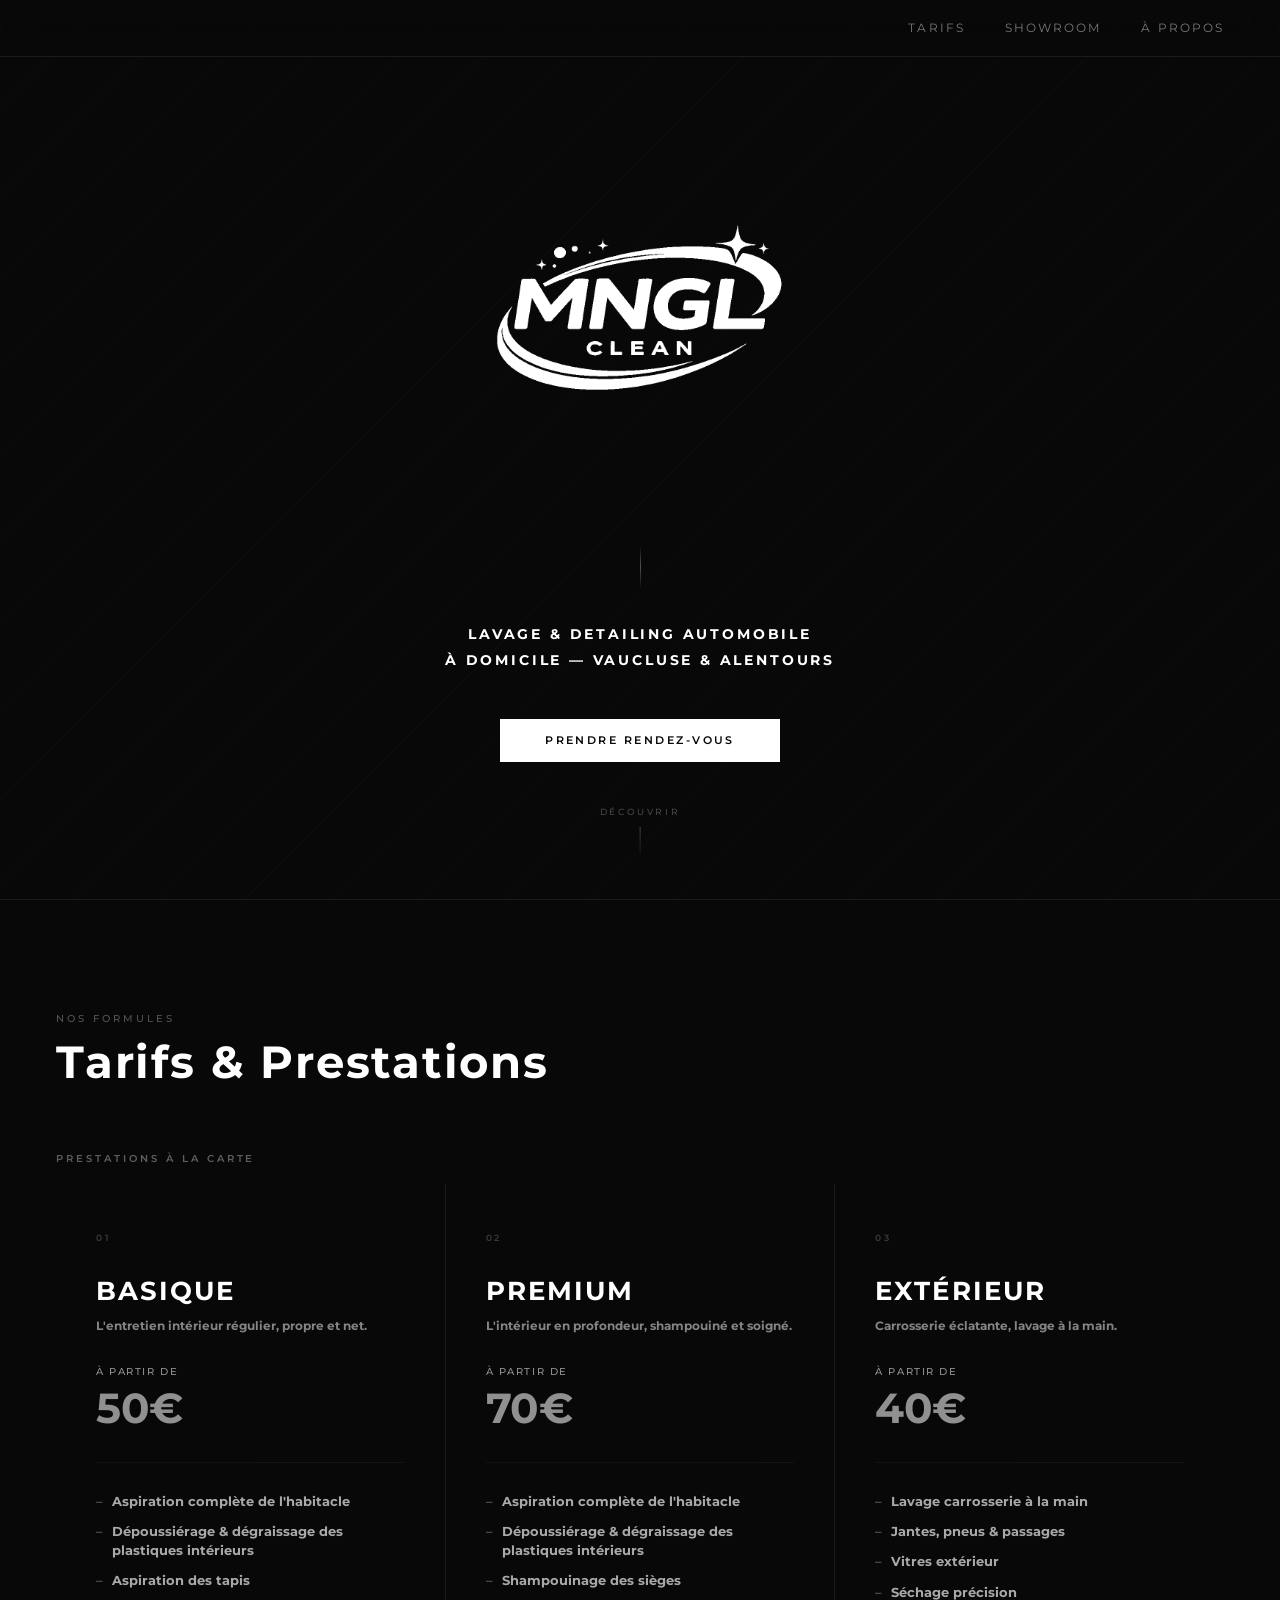
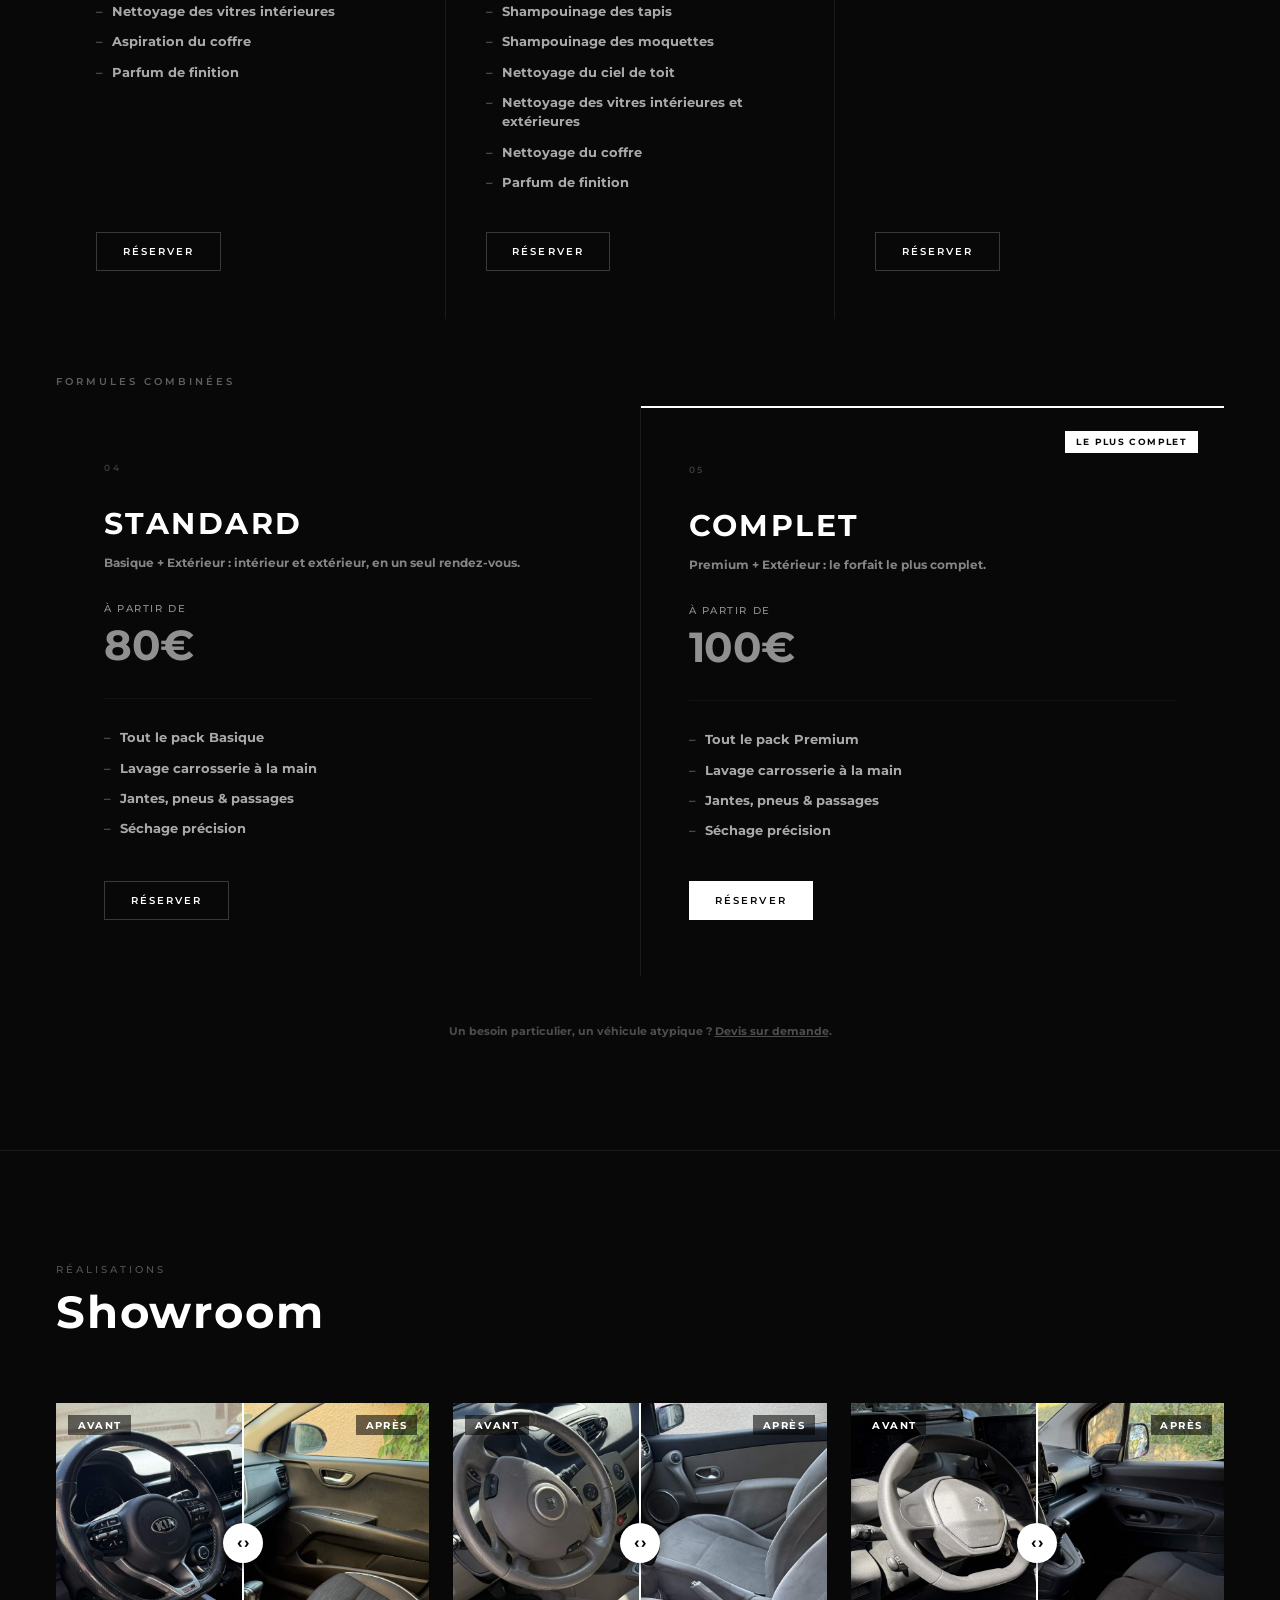
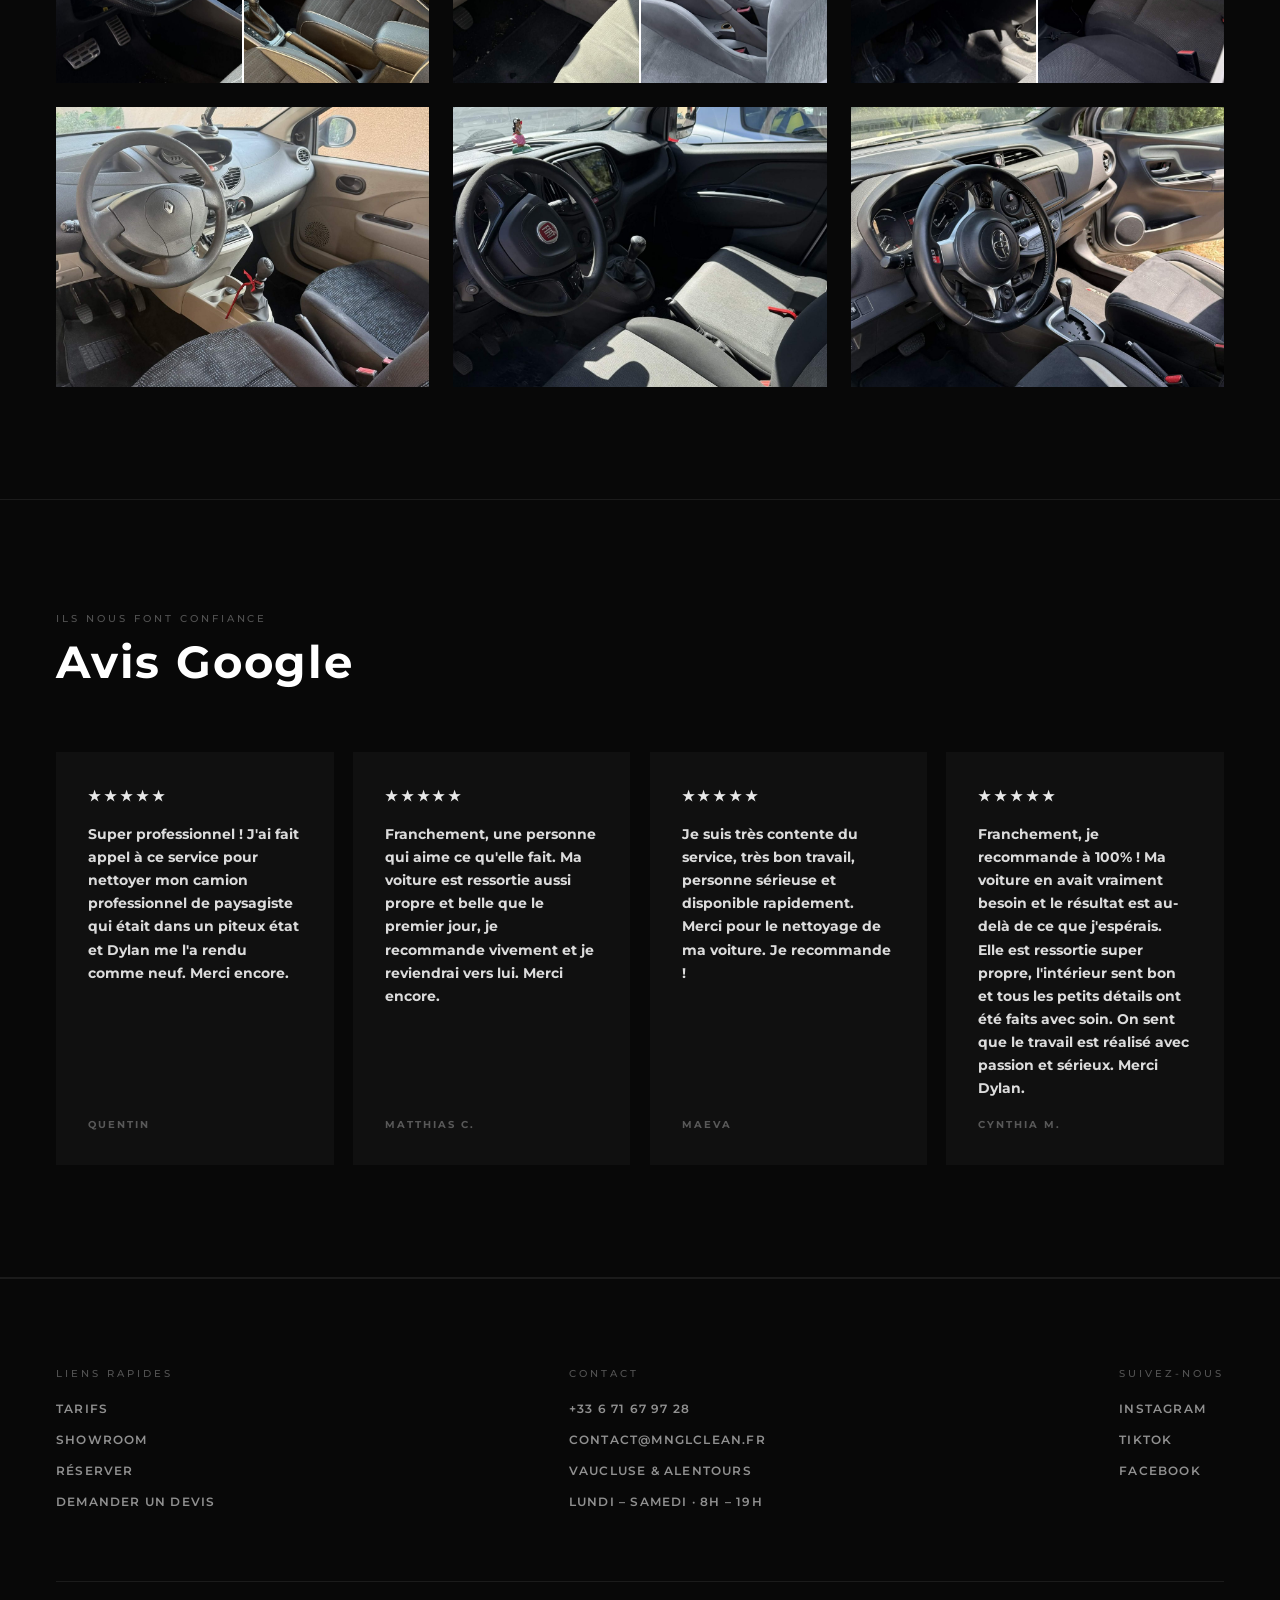
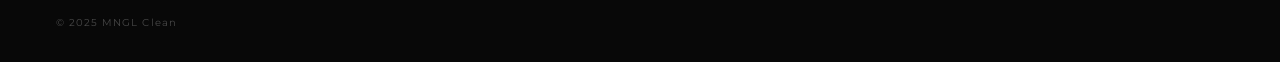
==== index.html @ 3ee54779 "Add files via upload" ====
<!DOCTYPE html>
<html lang="fr">
<head>
  <meta charset="UTF-8">
  <meta name="viewport" content="width=device-width, initial-scale=1.0">
  <title>MNGL Clean — Lavage & Detailing Automobile à Domicile | Vaucluse</title>
  <meta name="description" content="Lavage et detailing automobile à domicile en Vaucluse et alentours. Intérieur, extérieur, forfaits complets. Réservation en ligne rapide et simple.">
  <meta name="keywords" content="lavage automobile Vaucluse, detailing auto Vaucluse, lavage voiture à domicile, nettoyage intérieur voiture, pressing auto Vaucluse">
  <link rel="icon" href="images/logo.png" type="image/png">

  <meta property="og:title" content="MNGL Clean — Lavage & Detailing Automobile à Domicile">
  <meta property="og:description" content="Lavage et detailing automobile à domicile en Vaucluse et alentours. Réservez votre créneau en ligne.">
  <meta property="og:image" content="https://mnglclean.fr/images/logo.png">
  <meta property="og:type" content="website">
  <meta property="og:locale" content="fr_FR">

  <link rel="preconnect" href="https://fonts.googleapis.com">
  <link href="https://fonts.googleapis.com/css2?family=Montserrat:wght@200;300;400;500;600;700&display=swap" rel="stylesheet">
  <link rel="stylesheet" href="css/style.css">

  <script type="application/ld+json">
  {
    "@context": "https://schema.org",
    "@type": "AutoWash",
    "name": "MNGL Clean",
    "image": "https://mnglclean.fr/images/logo.png",
    "url": "https://mnglclean.fr",
    "telephone": "+33671679728",
    "email": "contact@mnglclean.fr",
    "description": "Lavage et detailing automobile à domicile en Vaucluse et alentours : intérieur, extérieur, forfaits complets.",
    "priceRange": "€€",
    "areaServed": {
      "@type": "AdministrativeArea",
      "name": "Vaucluse"
    },
    "address": {
      "@type": "PostalAddress",
      "addressRegion": "Vaucluse",
      "addressCountry": "FR"
    },
    "openingHoursSpecification": {
      "@type": "OpeningHoursSpecification",
      "dayOfWeek": ["Monday","Tuesday","Wednesday","Thursday","Friday","Saturday"],
      "opens": "08:00",
      "closes": "19:00"
    },
    "sameAs": [
      "https://www.instagram.com/mnglclean",
      "https://www.tiktok.com/@mnglclean",
      "https://www.facebook.com/mnglclean"
    ]
  }
  </script>
</head>
<body>

  <!-- NAV -->
  <header>
    <a href="#" class="nav-logo"></a>
    <nav>
      <a href="#tarifs">Tarifs</a>
      <a href="#galerie">Showroom</a>
      <a href="#a-propos">À propos</a>
    </nav>
  </header>

  <!-- HERO -->
  <section class="hero">
    <div class="hero-inner">
      <img src="images/logo.png" alt="MNGL Clean — lavage et detailing automobile en Vaucluse" class="hero-logo">
      <div class="hero-sep"></div>
      <h1 class="hero-sub">Lavage & detailing automobile<br>à domicile — Vaucluse & Alentours</h1>
      <a href="#" class="hero-cta" onclick="openBooking(); return false;">Prendre rendez-vous</a>
    </div>
    <div class="hero-scroll">
      <span>Découvrir</span>
      <div class="scroll-bar"></div>
    </div>
  </section>

  <!-- TARIFS -->
  <section id="tarifs" class="tarifs">
    <div class="section-head">
      <p class="eyebrow">Nos formules</p>
      <h2>Tarifs & Prestations</h2>
    </div>

    <p class="tarif-group-label">Prestations à la carte</p>
    <div class="tarif-grid tarif-grid-solo">

      <div class="tarif-card">
        <div class="tarif-num">01</div>
        <h3>Basique</h3>
        <p class="tarif-desc">L'entretien intérieur régulier, propre et net.</p>
        <div class="tarif-price">À partir de <strong>50€</strong></div>
        <ul>
          <li>Aspiration complète de l'habitacle</li>
          <li>Dépoussiérage & dégraissage des plastiques intérieurs</li>
          <li>Aspiration des tapis</li>
          <li>Nettoyage des vitres intérieures</li>
          <li>Aspiration du coffre</li>
          <li>Parfum de finition</li>
        </ul>
        <a href="#" class="tarif-btn" onclick="openBooking('Basique'); return false;">Réserver</a>
      </div>

      <div class="tarif-card">
        <div class="tarif-num">02</div>
        <h3>Premium</h3>
        <p class="tarif-desc">L'intérieur en profondeur, shampouiné et soigné.</p>
        <div class="tarif-price">À partir de <strong>70€</strong></div>
        <ul>
          <li>Aspiration complète de l'habitacle</li>
          <li>Dépoussiérage & dégraissage des plastiques intérieurs</li>
          <li>Shampouinage des sièges</li>
          <li>Shampouinage des tapis</li>
          <li>Shampouinage des moquettes</li>
          <li>Nettoyage du ciel de toit</li>
          <li>Nettoyage des vitres intérieures et extérieures</li>
          <li>Nettoyage du coffre</li>
          <li>Parfum de finition</li>
        </ul>
        <a href="#" class="tarif-btn" onclick="openBooking('Premium'); return false;">Réserver</a>
      </div>

      <div class="tarif-card">
        <div class="tarif-num">03</div>
        <h3>Extérieur</h3>
        <p class="tarif-desc">Carrosserie éclatante, lavage à la main.</p>
        <div class="tarif-price">À partir de <strong>40€</strong></div>
        <ul>
          <li>Lavage carrosserie à la main</li>
          <li>Jantes, pneus & passages</li>
          <li>Vitres extérieur</li>
          <li>Séchage précision</li>
        </ul>
        <a href="#" class="tarif-btn" onclick="openBooking('Extérieur'); return false;">Réserver</a>
      </div>

    </div>

    <p class="tarif-group-label">Formules combinées</p>
    <div class="tarif-grid tarif-grid-combo">

      <div class="tarif-card">
        <div class="tarif-num">04</div>
        <h3>Standard</h3>
        <p class="tarif-desc">Basique + Extérieur : intérieur et extérieur, en un seul rendez-vous.</p>
        <div class="tarif-price">À partir de <strong>80€</strong></div>
        <ul>
          <li>Tout le pack Basique</li>
          <li>Lavage carrosserie à la main</li>
          <li>Jantes, pneus & passages</li>
          <li>Séchage précision</li>
        </ul>
        <a href="#" class="tarif-btn" onclick="openBooking('Standard'); return false;">Réserver</a>
      </div>

      <div class="tarif-card tarif-featured">
        <span class="tarif-badge">Le plus complet</span>
        <div class="tarif-num">05</div>
        <h3>Complet</h3>
        <p class="tarif-desc">Premium + Extérieur : le forfait le plus complet.</p>
        <div class="tarif-price">À partir de <strong>100€</strong></div>
        <ul>
          <li>Tout le pack Premium</li>
          <li>Lavage carrosserie à la main</li>
          <li>Jantes, pneus & passages</li>
          <li>Séchage précision</li>
        </ul>
        <a href="#" class="tarif-btn tarif-btn-inv" onclick="openBooking('Complet'); return false;">Réserver</a>
      </div>

    </div>

    <p class="tarif-note">Un besoin particulier, un véhicule atypique ? <a href="#" onclick="openDevis(); return false;">Devis sur demande</a>.</p>
  </section>

  <!-- GALERIE : SLIDER AVANT / APRÈS -->
  <section id="galerie" class="galerie">
    <div class="section-head">
      <p class="eyebrow">Réalisations</p>
      <h2>Showroom</h2>
    </div>

    <!-- SLIDERS AVANT/APRÈS -->
    <div class="sliders-wrap">

      <div class="slider-block">
        <div class="ba-slider" id="slider1">
          <div class="ba-after">
            <img src="images/apres1.jpg" alt="Après — Kia">
            <span class="ba-badge ba-badge-after">Après</span>
          </div>
          <div class="ba-before">
            <img src="images/avant1.jpg" alt="Avant — Kia">
            <span class="ba-badge ba-badge-before">Avant</span>
          </div>
          <div class="ba-handle">
            <div class="ba-line"></div>
            <div class="ba-circle"><span>&#8249;</span><span>&#8250;</span></div>
          </div>
        </div>
      </div>

      <div class="slider-block">
        <div class="ba-slider" id="slider2">
          <div class="ba-after">
            <img src="images/apres2.jpg" alt="Après — Renault Clio 3">
            <span class="ba-badge ba-badge-after">Après</span>
          </div>
          <div class="ba-before">
            <img src="images/avant2.jpg" alt="Avant — Renault Clio 3">
            <span class="ba-badge ba-badge-before">Avant</span>
          </div>
          <div class="ba-handle">
            <div class="ba-line"></div>
            <div class="ba-circle"><span>&#8249;</span><span>&#8250;</span></div>
          </div>
        </div>
      </div>

      <div class="slider-block">
        <div class="ba-slider" id="slider3">
          <div class="ba-after">
            <img src="images/apres3.jpg" alt="Après — Utilitaire">
            <span class="ba-badge ba-badge-after">Après</span>
          </div>
          <div class="ba-before">
            <img src="images/avant3.jpg" alt="Avant — Utilitaire">
            <span class="ba-badge ba-badge-before">Avant</span>
          </div>
          <div class="ba-handle">
            <div class="ba-line"></div>
            <div class="ba-circle"><span>&#8249;</span><span>&#8250;</span></div>
          </div>
        </div>
      </div>

    </div>

    <!-- PHOTOS NORMALES -->
    <div class="galerie-grid" id="galerie-grid">
      <button type="button" class="galerie-item"><img src="images/realisation1.jpg" alt="Réalisation MNGL Clean"></button>
      <button type="button" class="galerie-item"><img src="images/realisation2.jpg" alt="Réalisation MNGL Clean"></button>
      <button type="button" class="galerie-item"><img src="images/realisation3.jpg" alt="Réalisation MNGL Clean"></button>
    </div>
  </section>

  <!-- VISIONNEUSE PLEIN ÉCRAN (SHOWROOM) -->
  <div class="lightbox" id="lightbox" aria-hidden="true">
    <button type="button" class="lightbox-close" id="lightbox-close" aria-label="Fermer">&times;</button>
    <button type="button" class="lightbox-nav lightbox-prev" id="lightbox-prev" aria-label="Photo précédente">&#8249;</button>
    <img class="lightbox-img" id="lightbox-img" src="" alt="Réalisation MNGL Clean">
    <button type="button" class="lightbox-nav lightbox-next" id="lightbox-next" aria-label="Photo suivante">&#8250;</button>
  </div>

  <!-- AVIS GOOGLE -->
  <section id="avis" class="avis">
    <div class="section-head">
      <p class="eyebrow">Ils nous font confiance</p>
      <h2>Avis Google</h2>
    </div>

    <div class="avis-track-wrap">
      <div class="avis-track">
        <div class="avis-card">
          <div class="avis-stars">★★★★★</div>
          <p class="avis-text">Super professionnel ! J'ai fait appel à ce service pour nettoyer mon camion professionnel de paysagiste qui était dans un piteux état et Dylan me l'a rendu comme neuf. Merci encore.</p>
          <span class="avis-author">Quentin</span>
        </div>
        <div class="avis-card">
          <div class="avis-stars">★★★★★</div>
          <p class="avis-text">Franchement, une personne qui aime ce qu'elle fait. Ma voiture est ressortie aussi propre et belle que le premier jour, je recommande vivement et je reviendrai vers lui. Merci encore.</p>
          <span class="avis-author">Matthias C.</span>
        </div>
        <div class="avis-card">
          <div class="avis-stars">★★★★★</div>
          <p class="avis-text">Je suis très contente du service, très bon travail, personne sérieuse et disponible rapidement. Merci pour le nettoyage de ma voiture. Je recommande !</p>
          <span class="avis-author">Maeva</span>
        </div>
        <div class="avis-card">
          <div class="avis-stars">★★★★★</div>
          <p class="avis-text">Franchement, je recommande à 100% ! Ma voiture en avait vraiment besoin et le résultat est au-delà de ce que j'espérais. Elle est ressortie super propre, l'intérieur sent bon et tous les petits détails ont été faits avec soin. On sent que le travail est réalisé avec passion et sérieux. Merci Dylan.</p>
          <span class="avis-author">Cynthia M.</span>
        </div>
      </div>
    </div>
  </section>

  <!-- FOOTER -->
  <footer id="a-propos">
    <div class="footer-grid">

      <div class="footer-col">
        <h4>Liens rapides</h4>
        <a href="#tarifs">Tarifs</a>
        <a href="#galerie">Showroom</a>
        <a href="#" onclick="openBooking(); return false;">Réserver</a>
        <a href="#" onclick="openDevis(); return false;">Demander un devis</a>
      </div>

      <div class="footer-col">
        <h4>Contact</h4>
        <a href="tel:+33671679728">+33 6 71 67 97 28</a>
        <a href="mailto:contact@mnglclean.fr">contact@mnglclean.fr</a>
        <span class="footer-static">Vaucluse & Alentours</span>
        <span class="footer-static">Lundi – Samedi · 8h – 19h</span>
      </div>

      <div class="footer-col">
        <h4>Suivez-nous</h4>
        <a href="https://www.instagram.com/mnglclean" target="_blank">Instagram</a>
        <a href="https://www.tiktok.com/@mnglclean" target="_blank">TikTok</a>
        <a href="https://www.facebook.com/mnglclean" target="_blank">Facebook</a>
      </div>

    </div>

    <div class="footer-bottom">
      <span class="footer-copy">© 2025 MNGL Clean</span>
    </div>
  </footer>

  <!-- RÉSERVATION -->
  <div class="booking-overlay" id="booking-overlay" aria-hidden="true">
    <div class="booking-modal" role="dialog" aria-modal="true" aria-label="Prise de rendez-vous">
      <button type="button" class="booking-close" id="booking-close" aria-label="Fermer">&times;</button>

      <div class="booking-progress" id="booking-progress">
        <span class="bp-step is-active" data-step="1"><em>01</em>Formule</span>
        <span class="bp-step" data-step="2"><em>02</em>Date</span>
        <span class="bp-step" data-step="3"><em>03</em>Heure</span>
        <span class="bp-step" data-step="4"><em>04</em>Coordonnées</span>
      </div>

      <div class="booking-body">

        <!-- STEP 1 — FORMULE -->
        <section class="booking-panel is-active" data-panel="1">
          <p class="booking-eyebrow">Étape 1</p>
          <h3>Choisissez votre formule</h3>
          <div class="booking-services">
            <button type="button" class="bsc" data-service="Basique" data-price="50" data-duration="90">
              <span class="bsc-num">01</span>
              <span class="bsc-name">Basique</span>
              <span class="bsc-price">À partir de 50€</span>
              <span class="bsc-duration">≈ 1h30</span>
            </button>
            <button type="button" class="bsc" data-service="Premium" data-price="70" data-duration="180">
              <span class="bsc-num">02</span>
              <span class="bsc-name">Premium</span>
              <span class="bsc-price">À partir de 70€</span>
              <span class="bsc-duration">≈ 3h</span>
            </button>
            <button type="button" class="bsc" data-service="Extérieur" data-price="40" data-duration="60">
              <span class="bsc-num">03</span>
              <span class="bsc-name">Extérieur</span>
              <span class="bsc-price">À partir de 40€</span>
              <span class="bsc-duration">≈ 1h</span>
            </button>
            <button type="button" class="bsc" data-service="Standard" data-price="80" data-duration="150">
              <span class="bsc-num">04</span>
              <span class="bsc-name">Standard</span>
              <span class="bsc-price">À partir de 80€</span>
              <span class="bsc-duration">≈ 2h30</span>
            </button>
            <button type="button" class="bsc bsc-featured" data-service="Complet" data-price="100" data-duration="240">
              <span class="bsc-num">05</span>
              <span class="bsc-name">Complet</span>
              <span class="bsc-price">À partir de 100€</span>
              <span class="bsc-duration">≈ 4h</span>
            </button>
          </div>

          <div class="booking-extras" id="booking-extras">
            <div class="field">
              <label>Type de véhicule</label>
              <div class="vehicle-options" id="vehicle-options">
                <button type="button" class="veh-btn" data-vehicle="Citadine" data-supplement="0">
                  <span class="veh-name">Citadine</span>
                  <span class="veh-example">Exemple : Fiat 500</span>
                  <span class="veh-supp veh-supp-empty">Inclus</span>
                </button>
                <button type="button" class="veh-btn" data-vehicle="Berline" data-supplement="0">
                  <span class="veh-name">Berline</span>
                  <span class="veh-example">Exemple : Audi A4</span>
                  <span class="veh-supp veh-supp-empty">Inclus</span>
                </button>
                <button type="button" class="veh-btn" data-vehicle="SUV" data-supplement="10">
                  <span class="veh-name">SUV</span>
                  <span class="veh-example">Exemple : Peugeot 3008</span>
                  <span class="veh-supp">+10€</span>
                </button>
                <button type="button" class="veh-btn" data-vehicle="Utilitaire" data-supplement="10">
                  <span class="veh-name">Utilitaire</span>
                  <span class="veh-example">Exemple : Trafic, Partner</span>
                  <span class="veh-supp">+10€</span>
                </button>
              </div>
            </div>

            <div class="field" id="booking-options-field">
              <label>Options supplémentaires (facultatif — plusieurs choix possibles)</label>
              <div class="booking-options" id="booking-options">
                <button type="button" class="opt-btn" data-option="Traitement plastique intérieur" data-supplement="20" data-duration="15">
                  <span class="opt-name">Traitement plastique intérieur</span>
                  <span class="opt-price">+20€ · +15min</span>
                </button>
                <button type="button" class="opt-btn" data-option="Traitement cuir" data-supplement="20" data-duration="30">
                  <span class="opt-name">Traitement cuir</span>
                  <span class="opt-price">+20€ · +30min</span>
                </button>
                <button type="button" class="opt-btn" data-option="Poils d'animaux" data-supplement="20" data-duration="60">
                  <span class="opt-name">Présence de poils d'animaux</span>
                  <span class="opt-price">+20€ · +1h</span>
                </button>
                <button type="button" class="opt-btn" data-option="Nettoyage compartiment moteur" data-supplement="20" data-duration="15">
                  <span class="opt-name">Nettoyage compartiment moteur</span>
                  <span class="opt-price">+20€ · +15min</span>
                </button>
              </div>
            </div>
          </div>
        </section>

        <!-- STEP 2 — DATE -->
        <section class="booking-panel" data-panel="2">
          <p class="booking-eyebrow">Étape 2</p>
          <h3>Choisissez une date</h3>
          <div class="cal-head">
            <button type="button" class="cal-nav" id="cal-prev" aria-label="Mois précédent">&#8249;</button>
            <span id="cal-label"></span>
            <button type="button" class="cal-nav" id="cal-next" aria-label="Mois suivant">&#8250;</button>
          </div>
          <div class="cal-weekdays">
            <span>L</span><span>M</span><span>M</span><span>J</span><span>V</span><span>S</span><span>D</span>
          </div>
          <div class="cal-grid" id="cal-grid"></div>
          <p class="booking-note">Lundi–Samedi · 8h–19h — Fermé le Dimanche</p>
        </section>

        <!-- STEP 4 — HEURE -->
        <section class="booking-panel" data-panel="3">
          <p class="booking-eyebrow">Étape 3</p>
          <h3>Choisissez un créneau</h3>
          <p class="slot-date" id="slot-date"></p>
          <div class="slot-grid" id="slot-grid"></div>
          <p class="booking-note" id="slot-empty" hidden>Plus aucun créneau disponible ce jour-là — essayez une autre date.</p>
        </section>

        <!-- STEP 5 — COORDONNÉES -->
        <section class="booking-panel" data-panel="4">
          <p class="booking-eyebrow">Étape 4</p>
          <h3>Vos coordonnées</h3>
          <div class="booking-recap" id="booking-recap"></div>
          <form id="booking-form" class="contact-form">
            <div class="form-row">
              <div class="field">
                <label>Prénom</label>
                <input type="text" name="prenom" placeholder="Votre prénom" required>
              </div>
              <div class="field">
                <label>Nom</label>
                <input type="text" name="nom" placeholder="Votre nom" required>
              </div>
            </div>
            <div class="form-row">
              <div class="field">
                <label>Téléphone</label>
                <input type="tel" name="tel" placeholder="06 00 00 00 00" required>
              </div>
            </div>
            <div class="field">
              <label>Email</label>
              <input type="email" name="email" placeholder="votre@email.com" required>
            </div>
            <div class="field">
              <label>Véhicule</label>
              <input type="text" name="vehicule" placeholder="Marque, modèle, année">
            </div>
            <div class="field">
              <label>Adresse d'intervention</label>
              <input type="text" name="adresse" placeholder="Adresse à domicile">
            </div>
          </form>
        </section>

        <!-- STEP 6 — CONFIRMATION -->
        <section class="booking-panel" data-panel="5">
          <div class="booking-confirm">
            <div class="confirm-mark">&#10003;</div>
            <h3>Rendez-vous enregistré</h3>
            <p id="confirm-text"></p>
            <div class="confirm-id-box">
              <span class="detail-label">Numéro de réservation — à conserver pour annuler</span>
              <div class="confirm-id-row">
                <strong id="confirm-id-value"></strong>
                <button type="button" id="confirm-id-copy">Copier</button>
              </div>
            </div>
            <p class="confirm-spam-note">Un email de confirmation vous a été envoyé. Pensez à vérifier vos spams / courrier indésirable s'il n'apparaît pas dans votre boîte de réception.</p>
            <div class="confirm-actions">
              <button type="button" id="confirm-ics">Ajouter à mon calendrier</button>
              <button type="button" id="confirm-restart" class="booking-btn-ghost">Nouvelle réservation</button>
            </div>
          </div>
        </section>

      </div>

      <div class="booking-nav">
        <button type="button" id="booking-back" class="booking-btn-ghost">Retour</button>
        <button type="button" id="booking-next" class="booking-btn">Continuer</button>
        <span class="booking-total-nav" id="booking-total-nav"></span>
      </div>
    </div>
  </div>

  <!-- ANNULATION D'UN RENDEZ-VOUS -->
  <div class="booking-overlay" id="cancel-overlay" aria-hidden="true">
    <div class="booking-modal cancel-modal" role="dialog" aria-modal="true" aria-label="Annuler un rendez-vous">
      <button type="button" class="booking-close" id="cancel-close" aria-label="Fermer">&times;</button>

      <div class="booking-body">
        <section class="booking-panel is-active">
          <p class="booking-eyebrow">Annulation</p>
          <h3>Annuler un rendez-vous</h3>
          <p class="booking-note cancel-intro">Renseigne le numéro de réservation reçu lors de ta prise de rendez-vous, ainsi que l'email utilisé.</p>

          <form id="cancel-form" class="contact-form">
            <div class="field">
              <label>Numéro de réservation</label>
              <input type="text" name="id" placeholder="ex. m3f8k2a9q" required>
            </div>
            <div class="field">
              <label>Email utilisé lors de la réservation</label>
              <input type="email" name="email" placeholder="votre@email.com" required>
            </div>
            <p id="cancel-message" class="booking-note" role="status"></p>
            <button type="submit" id="cancel-submit" class="booking-btn">Annuler ce rendez-vous</button>
          </form>
        </section>
      </div>
    </div>
  </div>

  <!-- DEVIS SUR DEMANDE -->
  <div class="booking-overlay" id="devis-overlay" aria-hidden="true">
    <div class="booking-modal cancel-modal" role="dialog" aria-modal="true" aria-label="Demander un devis">
      <button type="button" class="booking-close" id="devis-close" aria-label="Fermer">&times;</button>

      <div class="booking-body">
        <section class="booking-panel is-active">
          <p class="booking-eyebrow">Devis sur demande</p>
          <h3>Un besoin particulier ?</h3>
          <p class="booking-note cancel-intro">Véhicule atypique, prestation sur-mesure ou question avant de réserver : décris-nous ta demande, on te répond rapidement.</p>

          <form id="devis-form" class="contact-form" onsubmit="handleSubmit(event)">
            <div class="form-row">
              <div class="field">
                <label>Nom</label>
                <input type="text" name="nom" placeholder="Votre nom" required>
              </div>
              <div class="field">
                <label>Téléphone</label>
                <input type="tel" name="tel" placeholder="06 00 00 00 00">
              </div>
            </div>
            <div class="field">
              <label>Email</label>
              <input type="email" name="email" placeholder="votre@email.com" required>
            </div>
            <div class="field">
              <label>Prestation</label>
              <select name="prestation">
                <option value="">Choisir une formule…</option>
                <option>Basique</option>
                <option>Premium</option>
                <option>Extérieur</option>
                <option>Standard</option>
                <option>Complet</option>
                <option>Autre / Devis personnalisé</option>
              </select>
            </div>
            <div class="field">
              <label>Véhicule</label>
              <input type="text" name="vehicule" placeholder="Marque, modèle, année">
            </div>
            <div class="field">
              <label>Message</label>
              <textarea name="message" placeholder="Décris ta demande…"></textarea>
            </div>
            <button type="submit" id="submit-btn" class="booking-btn">Envoyer la demande</button>
          </form>
        </section>
      </div>
    </div>
  </div>

  <!-- DIAGNOSTIC EMAIL -->
  <div class="booking-overlay" id="emailtest-overlay" aria-hidden="true">
    <div class="booking-modal cancel-modal" role="dialog" aria-modal="true" aria-label="Tester la configuration email">
      <button type="button" class="booking-close" id="emailtest-close" aria-label="Fermer">&times;</button>

      <div class="booking-body">
        <section class="booking-panel is-active">
          <p class="booking-eyebrow">Diagnostic</p>
          <h3>Tester la configuration email</h3>
          <p class="booking-note cancel-intro">Envoie un email de test réel via les deux systèmes, et affiche le résultat exact (y compris les erreurs) pour voir où ça bloque.</p>

          <div class="field">
            <label>Adresse email de test (pour EmailJS)</label>
            <input type="email" id="emailtest-address" placeholder="votre@email.com">
          </div>
          <button type="button" id="emailtest-run" class="booking-btn" style="width:100%; margin: 0.6rem 0 1.4rem;">Lancer le test</button>

          <div id="emailtest-results"></div>
        </section>
      </div>
    </div>
  </div>

  <script src="https://cdn.jsdelivr.net/npm/@emailjs/browser@4/dist/email.min.js"></script>
  <script src="js/main.js"></script>
</body>
</html>
---- css/style.css ----
/* ── RESET ── */
*, *::before, *::after { margin: 0; padding: 0; box-sizing: border-box; }
html { scroll-behavior: smooth; }

:root {
  --black:  #080808;
  --white:  #ffffff;
  --off:    #101010;
  --border: rgba(255,255,255,0.08);
  --font:   'Montserrat', sans-serif;
}

body {
  background: var(--black);
  color: var(--white);
  font-family: var(--font);
  font-weight: 700;
  overflow-x: hidden;
}

/* ── HEADER ── */
header {
  position: fixed;
  top: 0; left: 0; right: 0;
  z-index: 99;
  display: flex;
  align-items: center;
  justify-content: space-between;
  padding: 1.3rem 3.5rem;
  background: rgba(8,8,8,0.88);
  backdrop-filter: blur(18px);
  border-bottom: 1px solid var(--border);
}

.nav-logo {
  font-family: var(--font);
  font-weight: 700;
  font-size: 0.9rem;
  letter-spacing: 0.28em;
  text-transform: uppercase;
  color: var(--white);
  text-decoration: none;
}

nav {
  display: flex;
  align-items: center;
  gap: 2.5rem;
}

nav a {
  color: var(--white);
  text-decoration: none;
  font-size: 0.72rem;
  font-weight: 400;
  letter-spacing: 0.18em;
  text-transform: uppercase;
  opacity: 0.45;
  transition: opacity 0.2s;
}

nav a:hover { opacity: 1; }

/* ── HERO ── */
.hero {
  min-height: 100vh;
  display: flex;
  flex-direction: column;
  align-items: center;
  justify-content: center;
  position: relative;
  overflow: hidden;
  border-bottom: 1px solid var(--border);
}

.hero::before {
  content: '';
  position: absolute;
  inset: 0;
  background-image: repeating-linear-gradient(
    -45deg,
    transparent,
    transparent 60px,
    rgba(255,255,255,0.012) 60px,
    rgba(255,255,255,0.012) 61px
  );
  pointer-events: none;
}

.hero-inner {
  position: relative;
  z-index: 2;
  display: flex;
  flex-direction: column;
  align-items: center;
  text-align: center;
  padding: 0 2rem;
}

.hero-logo {
  width: clamp(280px, 44vw, 600px);
  height: auto;
  display: block;
  animation: fadeDown 1.2s ease both;
}

.hero-sep {
  width: 1px;
  height: 44px;
  background: linear-gradient(to bottom, transparent, rgba(255,255,255,0.3), transparent);
  margin: 2rem auto;
  animation: fadeIn 1.2s ease 0.4s both;
}

.hero-sub {
  font-size: clamp(0.72rem, 1.4vw, 0.88rem);
  font-weight: 700;
  line-height: 1.9;
  opacity: 0.45;
  letter-spacing: 0.2em;
  text-transform: uppercase;
  animation: fadeIn 1.2s ease 0.6s both;
}

.hero-cta {
  margin-top: 2.8rem;
  display: inline-block;
  background: var(--white);
  color: var(--black);
  padding: 0.9rem 2.8rem;
  font-size: 0.7rem;
  font-weight: 600;
  letter-spacing: 0.22em;
  text-transform: uppercase;
  text-decoration: none;
  transition: opacity 0.25s;
  animation: fadeIn 1.2s ease 0.8s both;
}

.hero-cta:hover { opacity: 0.8; }

.hero-scroll {
  position: absolute;
  bottom: 2.5rem;
  left: 50%;
  transform: translateX(-50%);
  display: flex;
  flex-direction: column;
  align-items: center;
  gap: 0.6rem;
  font-size: 0.55rem;
  font-weight: 500;
  letter-spacing: 0.3em;
  text-transform: uppercase;
  opacity: 0.25;
}

.scroll-bar {
  width: 1px;
  height: 32px;
  background: linear-gradient(to bottom, var(--white), transparent);
  animation: scrollPulse 2s ease-in-out infinite;
}

/* ── SECTION HEAD ── */
.eyebrow {
  font-size: 0.62rem;
  font-weight: 500;
  letter-spacing: 0.3em;
  text-transform: uppercase;
  opacity: 0.3;
  margin-bottom: 0.8rem;
}

.section-head { margin-bottom: 4rem; }

.section-head h2 {
  font-weight: 700;
  font-size: clamp(1.8rem, 3.5vw, 2.8rem);
  letter-spacing: 0.04em;
  line-height: 1.15;
}

/* ── TARIFS ── */
.tarifs {
  padding: 7rem 3.5rem;
  border-bottom: 1px solid var(--border);
}

.tarif-group-label {
  font-size: 0.62rem;
  font-weight: 600;
  letter-spacing: 0.3em;
  text-transform: uppercase;
  opacity: 0.35;
  margin-bottom: 1.2rem;
}

.tarif-grid-solo + .tarif-group-label { margin-top: 3.5rem; }

.tarif-grid {
  display: grid;
  gap: 1px;
  background: var(--border);
  margin-bottom: 1.5rem;
}

.tarif-grid-solo { grid-template-columns: repeat(3, 1fr); }
.tarif-grid-combo { grid-template-columns: repeat(2, 1fr); }

.tarif-card {
  background: var(--black);
  padding: 3rem 2.5rem;
  display: flex;
  flex-direction: column;
  position: relative;
  transition: background 0.3s;
}

.tarif-grid-combo .tarif-card { padding: 3.5rem 3rem; }

.tarif-card:hover { background: #0d0d0d; }

.tarif-featured {
  background: var(--black) !important;
  color: var(--white);
  border-top: 2px solid var(--white);
}

.tarif-badge {
  position: absolute;
  top: 1.4rem;
  right: 1.6rem;
  font-size: 0.58rem;
  font-weight: 700;
  letter-spacing: 0.15em;
  text-transform: uppercase;
  background: var(--white);
  color: var(--black);
  padding: 0.35rem 0.7rem;
}

.tarif-num {
  font-size: 0.58rem;
  font-weight: 600;
  letter-spacing: 0.3em;
  opacity: 0.2;
  margin-bottom: 2rem;
}

.tarif-card h3 {
  font-weight: 700;
  font-size: 1.6rem;
  letter-spacing: 0.08em;
  text-transform: uppercase;
  margin-bottom: 0.6rem;
}

.tarif-grid-combo .tarif-card h3 { font-size: 1.9rem; }

.tarif-desc {
  font-size: 0.78rem;
  font-weight: 700;
  opacity: 0.5;
  line-height: 1.7;
  margin-bottom: 1.8rem;
}

.tarif-price {
  font-size: 0.65rem;
  font-weight: 500;
  letter-spacing: 0.15em;
  text-transform: uppercase;
  opacity: 0.55;
  margin-bottom: 1.8rem;
  padding-bottom: 1.8rem;
  border-bottom: 1px solid rgba(255,255,255,0.08);
}

.tarif-featured .tarif-price { border-bottom-color: rgba(255,255,255,0.08); }

.tarif-price strong {
  display: block;
  font-size: 2.6rem;
  font-weight: 700;
  letter-spacing: -0.01em;
  margin-top: 0.3rem;
  opacity: 1;
}

.tarif-card ul {
  list-style: none;
  display: flex;
  flex-direction: column;
  gap: 0.7rem;
  flex: 1;
  margin-bottom: 2.5rem;
}

.tarif-card li {
  font-size: 0.8rem;
  font-weight: 700;
  padding-left: 1rem;
  position: relative;
  opacity: 0.65;
  line-height: 1.5;
}

.tarif-card li::before {
  content: '–';
  position: absolute;
  left: 0;
  opacity: 0.4;
}

.tarif-btn {
  display: inline-block;
  border: 1px solid rgba(255,255,255,0.2);
  color: var(--white);
  padding: 0.75rem 1.6rem;
  font-size: 0.65rem;
  font-weight: 600;
  letter-spacing: 0.2em;
  text-transform: uppercase;
  text-decoration: none;
  align-self: flex-start;
  transition: background 0.25s, color 0.25s, border-color 0.25s;
}

.tarif-btn:hover {
  background: var(--white);
  color: var(--black);
  border-color: var(--white);
}

.tarif-btn-inv {
  background: var(--white);
  color: var(--black);
  border-color: var(--white);
}

.tarif-btn-inv:hover {
  opacity: 0.85;
  background: var(--white);
  color: var(--black);
}

.tarif-note {
  font-size: 0.7rem;
  font-weight: 700;
  opacity: 0.28;
  margin-top: 3rem;
  text-align: center;
}

.tarif-note a {
  color: var(--white);
  text-decoration: underline;
  opacity: 1;
}

/* ── GALERIE ── */
.galerie {
  padding: 7rem 3.5rem;
  border-bottom: 1px solid var(--border);
}

/* Sliders avant/après */
.sliders-wrap {
  display: grid;
  grid-template-columns: repeat(3, 1fr);
  gap: 1.5rem;
  margin-bottom: 1.5rem;
}

.slider-block { display: flex; flex-direction: column; gap: 0.8rem; }

.ba-slider {
  position: relative;
  width: 100%;
  aspect-ratio: 4/3;
  overflow: hidden;
  cursor: col-resize;
  background: #111;
  user-select: none;
}

.ba-after,
.ba-before {
  position: absolute;
  top: 0;
  left: 0;
  width: 100%;
  height: 100%;
  overflow: hidden;
}

.ba-before {
  width: 50%;
  z-index: 2;
}

.ba-after img {
  position: absolute;
  top: 0; left: 0;
  width: 100%;
  height: 100%;
  object-fit: cover;
  pointer-events: none;
  display: block;
}

.ba-before img {
  position: absolute;
  top: 0; left: 0;
  width: auto;
  min-width: 200%;
  height: 100%;
  object-fit: cover;
  pointer-events: none;
  display: block;
  max-width: none;
}

.ba-badge {
  position: absolute;
  top: 12px;
  font-size: 0.6rem;
  font-weight: 700;
  letter-spacing: 0.15em;
  text-transform: uppercase;
  color: var(--white);
  background: rgba(0,0,0,0.55);
  padding: 0.3rem 0.6rem;
  z-index: 3;
  pointer-events: none;
}

.ba-badge-before { left: 12px; }
.ba-badge-after { right: 12px; }

.ba-handle {
  position: absolute;
  top: 0;
  bottom: 0;
  left: 50%;
  transform: translateX(-50%);
  display: flex;
  flex-direction: column;
  align-items: center;
  justify-content: center;
  z-index: 10;
  pointer-events: none;
}

.ba-line {
  position: absolute;
  top: 0; bottom: 0;
  width: 2px;
  background: var(--white);
  left: 50%;
  transform: translateX(-50%);
}

.ba-circle {
  width: 40px;
  height: 40px;
  border-radius: 50%;
  background: var(--white);
  display: flex;
  align-items: center;
  justify-content: center;
  gap: 2px;
  z-index: 11;
  box-shadow: 0 2px 12px rgba(0,0,0,0.5);
}

.ba-circle span {
  color: var(--black);
  font-size: 1rem;
  font-weight: 700;
  line-height: 1;
}

/* Photos normales, sous les sliders */
.galerie-grid {
  display: grid;
  grid-template-columns: repeat(3, 1fr);
  gap: 1.5rem;
  margin-top: 1.5rem;
}

.galerie-item {
  aspect-ratio: 4/3;
  overflow: hidden;
  background: var(--off);
  border: none;
  padding: 0;
  cursor: pointer;
  display: block;
}

.galerie-item img {
  width: 100%;
  height: 100%;
  object-fit: cover;
  display: block;
  transition: transform 0.5s ease;
}

.galerie-item:hover img { transform: scale(1.04); }

/* ── VISIONNEUSE PLEIN ÉCRAN ── */
.lightbox {
  position: fixed;
  inset: 0;
  background: rgba(0,0,0,0.94);
  display: flex;
  align-items: center;
  justify-content: center;
  z-index: 200;
  opacity: 0;
  pointer-events: none;
  transition: opacity 0.25s ease;
}

.lightbox.is-open { opacity: 1; pointer-events: auto; }

.lightbox-img {
  max-width: 88vw;
  max-height: 84vh;
  object-fit: contain;
  box-shadow: 0 20px 60px rgba(0,0,0,0.6);
}

.lightbox-close {
  position: absolute;
  top: 1.6rem;
  right: 1.8rem;
  background: none;
  border: none;
  color: var(--white);
  font-size: 2rem;
  line-height: 1;
  cursor: pointer;
  opacity: 0.6;
  transition: opacity 0.2s;
}

.lightbox-close:hover { opacity: 1; }

.lightbox-nav {
  position: absolute;
  top: 50%;
  transform: translateY(-50%);
  background: rgba(255,255,255,0.08);
  border: 1px solid rgba(255,255,255,0.2);
  color: var(--white);
  width: 48px;
  height: 48px;
  border-radius: 50%;
  font-size: 1.5rem;
  cursor: pointer;
  display: flex;
  align-items: center;
  justify-content: center;
  transition: background 0.2s;
}

.lightbox-nav:hover { background: rgba(255,255,255,0.18); }
.lightbox-prev { left: 1.8rem; }
.lightbox-next { right: 1.8rem; }

/* ── RÉSEAUX SOCIAUX ── */
.reseau-card {
  display: flex;
  align-items: center;
  gap: 0.6rem;
  text-decoration: none;
  color: var(--white);
  opacity: 0.35;
  transition: opacity 0.25s;
}

.reseau-card:hover { opacity: 1; }

.reseau-card svg {
  width: 16px;
  height: 16px;
}

.reseau-card span:nth-child(2) {
  font-size: 0.68rem;
  font-weight: 500;
  letter-spacing: 0.15em;
  text-transform: uppercase;
}

.reseau-handle { display: none; }

/* ── CONTACT ── */
.contact {
  padding: 7rem 3.5rem;
  border-bottom: 1px solid var(--border);
}

.contact-inner {
  display: grid;
  grid-template-columns: 1fr 1.5fr;
  gap: 7rem;
  align-items: start;
}

.contact-left h2 {
  font-weight: 700;
  font-size: clamp(1.8rem, 3vw, 2.6rem);
  line-height: 1.2;
  letter-spacing: 0.04em;
  margin-bottom: 3rem;
}

.contact-details {
  display: flex;
  flex-direction: column;
  gap: 0;
}

.contact-details a,
.contact-details div {
  display: flex;
  flex-direction: column;
  gap: 0.25rem;
  text-decoration: none;
  color: var(--white);
  padding: 1.2rem 0;
  border-bottom: 1px solid var(--border);
  transition: opacity 0.2s;
}

.contact-details > *:first-child { border-top: 1px solid var(--border); }
.contact-details a:hover { opacity: 0.6; }

.detail-label {
  font-size: 0.6rem;
  font-weight: 600;
  letter-spacing: 0.25em;
  text-transform: uppercase;
  opacity: 0.3;
}

.contact-details span:last-child {
  font-size: 0.92rem;
  font-weight: 700;
  letter-spacing: 0.03em;
}

.contact-form {
  display: flex;
  flex-direction: column;
  gap: 1.4rem;
}

.form-row {
  display: grid;
  grid-template-columns: 1fr 1fr;
  gap: 1.4rem;
}

.field { display: flex; flex-direction: column; gap: 0.5rem; }
.field[hidden] { display: none; }

.field label {
  font-size: 0.6rem;
  font-weight: 600;
  letter-spacing: 0.25em;
  text-transform: uppercase;
  opacity: 0.3;
}

.field input,
.field select,
.field textarea {
  background: transparent;
  border: none;
  border-bottom: 1px solid var(--border);
  color: var(--white);
  padding: 0.7rem 0;
  font-family: var(--font);
  font-size: 0.85rem;
  font-weight: 700;
  outline: none;
  transition: border-color 0.25s;
  -webkit-appearance: none;
  border-radius: 0;
}

.field input:focus,
.field select:focus,
.field textarea:focus { border-bottom-color: rgba(255,255,255,0.5); }

.field textarea { resize: none; min-height: 85px; }
.field select option { background: #111; }

#submit-btn {
  background: var(--white);
  color: var(--black);
  border: none;
  padding: 1rem 2.6rem;
  font-family: var(--font);
  font-weight: 600;
  font-size: 0.68rem;
  letter-spacing: 0.22em;
  text-transform: uppercase;
  cursor: pointer;
  align-self: flex-start;
  transition: opacity 0.25s;
  margin-top: 0.5rem;
}

#submit-btn:hover { opacity: 0.78; }

/* ── AVIS GOOGLE ── */
.avis {
  padding: 7rem 0;
  border-bottom: 1px solid var(--border);
}

.avis .section-head { padding: 0 3.5rem; }

.avis-track-wrap {
  padding: 0 3.5rem;
}

.avis-track-wrap::-webkit-scrollbar { display: none; }

.avis-track {
  display: grid;
  grid-template-columns: repeat(4, 1fr);
  gap: 1.2rem;
}

.avis-card {
  background: var(--off);
  padding: 2.2rem 2rem;
  display: flex;
  flex-direction: column;
  gap: 1.1rem;
}

.avis-stars {
  color: var(--white);
  font-size: 0.9rem;
  letter-spacing: 0.2em;
  opacity: 0.9;
}

.avis-text {
  font-size: 0.85rem;
  font-weight: 700;
  line-height: 1.7;
  opacity: 0.85;
  flex: 1;
}

.avis-author {
  font-size: 0.62rem;
  font-weight: 700;
  letter-spacing: 0.2em;
  text-transform: uppercase;
  opacity: 0.3;
}

/* ── FOOTER ── */
footer {
  padding: 5.5rem 3.5rem 2rem;
  border-top: 1px solid var(--border);
}

.footer-grid {
  display: flex;
  justify-content: space-between;
  padding-bottom: 3.5rem;
}

.footer-col h4 {
  font-size: 0.62rem;
  font-weight: 500;
  letter-spacing: 0.3em;
  text-transform: uppercase;
  opacity: 0.3;
  margin-bottom: 1.4rem;
}

.footer-col a,
.footer-col .footer-static {
  display: block;
  color: var(--white);
  text-decoration: none;
  font-size: 0.75rem;
  font-weight: 600;
  letter-spacing: 0.1em;
  text-transform: uppercase;
  opacity: 0.55;
  margin-bottom: 1rem;
}

.footer-col a:hover { opacity: 1; }

.footer-col a[href^="tel"]:hover span:last-child,
.footer-col a[href^="mailto"]:hover span:last-child { opacity: 1; }

.footer-bottom {
  padding-top: 1.8rem;
  border-top: 1px solid var(--border);
}

.footer-copy {
  font-size: 0.65rem;
  font-weight: 400;
  opacity: 0.25;
  letter-spacing: 0.1em;
}

/* ── RÉSEAUX ── */
.reseau-card {
  display: flex;
  align-items: center;
  gap: 0.5rem;
  text-decoration: none;
  color: var(--white);
  opacity: 0.3;
  transition: opacity 0.25s;
}

.reseau-card:hover { opacity: 1; }

.reseau-card svg {
  width: 14px;
  height: 14px;
  flex-shrink: 0;
}

.reseau-card span {
  font-size: 0.62rem;
  font-weight: 500;
  letter-spacing: 0.15em;
  text-transform: uppercase;
}

/* ── ANIMATIONS ── */
@keyframes fadeDown {
  from { opacity: 0; transform: translateY(-16px); }
  to   { opacity: 1; transform: translateY(0); }
}
@keyframes fadeIn {
  from { opacity: 0; }
  to   { opacity: 1; }
}
@keyframes scrollPulse {
  0%, 100% { transform: scaleY(1); opacity: 0.3; }
  50%       { transform: scaleY(1.4); opacity: 0.7; }
}

/* ── RÉSERVATION (MODAL) ── */
.booking-overlay {
  position: fixed;
  inset: 0;
  z-index: 200;
  background: rgba(4,4,4,0.86);
  backdrop-filter: blur(10px);
  display: flex;
  align-items: center;
  justify-content: center;
  padding: 2rem;
  opacity: 0;
  pointer-events: none;
  transition: opacity 0.3s ease;
}

.booking-overlay.is-open {
  opacity: 1;
  pointer-events: auto;
}

.booking-modal {
  position: relative;
  width: 100%;
  max-width: 640px;
  max-height: 88vh;
  background: var(--off);
  border: 1px solid var(--border);
  display: flex;
  flex-direction: column;
  overflow-x: hidden;
  transform: translateY(16px);
  transition: transform 0.3s ease;
}

.booking-overlay.is-open .booking-modal { transform: translateY(0); }

.booking-close {
  position: absolute;
  top: 1.1rem;
  right: 1.3rem;
  background: none;
  border: none;
  color: var(--white);
  font-size: 1.6rem;
  line-height: 1;
  font-weight: 400;
  opacity: 0.4;
  cursor: pointer;
  z-index: 5;
  transition: opacity 0.2s;
}
.booking-close:hover { opacity: 1; }

.booking-progress {
  display: flex;
  border-bottom: 1px solid var(--border);
  padding: 1.6rem 2.2rem 1.2rem;
  gap: 1.8rem;
  flex-shrink: 0;
}

.bp-step {
  font-size: 0.6rem;
  font-weight: 600;
  letter-spacing: 0.18em;
  text-transform: uppercase;
  opacity: 0.25;
  display: flex;
  align-items: center;
  gap: 0.5rem;
  transition: opacity 0.25s;
}

.bp-step em {
  font-style: normal;
  font-size: 0.6rem;
  opacity: 0.6;
}

.bp-step.is-active,
.bp-step.is-done { opacity: 1; }

.booking-body {
  padding: 2.2rem 2.2rem 0.5rem;
  overflow-y: auto;
  overflow-x: hidden;
  flex: 1;
}

.booking-panel { display: none; }
.booking-panel.is-active { display: block; animation: fadeIn 0.3s ease both; }

.booking-eyebrow {
  font-size: 0.6rem;
  font-weight: 500;
  letter-spacing: 0.3em;
  text-transform: uppercase;
  opacity: 0.3;
  margin-bottom: 0.6rem;
}

.booking-panel h3 {
  font-size: 1.3rem;
  font-weight: 700;
  letter-spacing: 0.02em;
  margin-bottom: 1.8rem;
}

/* Services */
.booking-services {
  display: grid;
  grid-template-columns: repeat(5, 1fr);
  gap: 1px;
  background: var(--border);
}

.bsc {
  background: var(--off);
  border: none;
  color: var(--white);
  min-width: 0;
  font-family: var(--font);
  padding: 1.6rem 1.2rem;
  display: flex;
  flex-direction: column;
  align-items: flex-start;
  gap: 0.5rem;
  cursor: pointer;
  text-align: left;
  transition: background 0.2s;
}

.bsc:hover { background: #161616; }

.bsc.is-selected {
  background: var(--white);
  color: var(--black);
}

.bsc-num {
  font-size: 0.55rem;
  font-weight: 600;
  letter-spacing: 0.25em;
  opacity: 0.35;
}

.bsc-name {
  font-size: 0.95rem;
  font-weight: 700;
  letter-spacing: 0.05em;
  text-transform: uppercase;
}

.bsc-price {
  font-size: 0.68rem;
  font-weight: 600;
  opacity: 0.6;
}

.bsc.is-selected .bsc-price { opacity: 0.75; }

.bsc-duration {
  font-size: 0.6rem;
  font-weight: 500;
  letter-spacing: 0.1em;
  text-transform: uppercase;
  opacity: 0.4;
}

/* Extras : type de véhicule + options */
.booking-extras {
  margin-top: 2rem;
  padding-top: 2rem;
  border-top: 1px solid var(--border);
}

.booking-extras .field { margin-bottom: 1.6rem; }
.booking-extras .field:last-of-type { margin-bottom: 1.2rem; }

.booking-extras label {
  display: block;
  font-size: 0.62rem;
  font-weight: 700;
  letter-spacing: 0.15em;
  text-transform: uppercase;
  opacity: 0.5;
  margin-bottom: 0.7rem;
}

.vehicle-options {
  display: grid;
  grid-template-columns: repeat(4, 1fr);
  gap: 1px;
  background: var(--border);
}

.veh-btn {
  background: var(--off);
  border: none;
  color: var(--white);
  min-width: 0;
  font-family: var(--font);
  padding: 1.1rem 0.6rem;
  display: flex;
  flex-direction: column;
  align-items: center;
  justify-content: center;
  gap: 0.3rem;
  min-height: 7.2em;
  cursor: pointer;
  text-align: center;
  transition: background 0.2s;
}

.veh-btn:hover { background: #161616; }

.veh-btn.is-selected {
  background: var(--white);
  color: var(--black);
}

.veh-name {
  font-size: 0.72rem;
  font-weight: 700;
  letter-spacing: 0.04em;
  text-transform: uppercase;
}

.veh-example {
  font-size: 0.6rem;
  font-weight: 500;
  letter-spacing: 0.01em;
  text-transform: none;
  opacity: 0.4;
  line-height: 1.3;
  margin-top: 0.15rem;
}

.veh-btn.is-selected .veh-example { opacity: 0.65; }

.veh-supp {
  font-size: 0.6rem;
  font-weight: 600;
  opacity: 0.5;
}

.veh-supp-empty { opacity: 0.25; }
.veh-btn.is-selected .veh-supp-empty { opacity: 0.4; }

.veh-btn.is-selected .veh-supp { opacity: 0.7; }

.booking-options {
  display: grid;
  grid-template-columns: repeat(4, 1fr);
  gap: 1px;
  background: var(--border);
}

.opt-btn {
  background: var(--off);
  border: none;
  color: var(--white);
  min-width: 0;
  font-family: var(--font);
  padding: 0.9rem 0.7rem;
  display: flex;
  flex-direction: column;
  align-items: center;
  justify-content: space-between;
  gap: 0.35rem;
  min-height: 5.4em;
  cursor: pointer;
  text-align: center;
  transition: background 0.2s;
}

.opt-btn:hover { background: #161616; }

.opt-btn.is-selected {
  background: var(--white);
  color: var(--black);
}

.opt-name {
  font-size: 0.72rem;
  font-weight: 700;
  letter-spacing: 0.04em;
  text-transform: uppercase;
  line-height: 1.3;
}

.opt-price {
  font-size: 0.6rem;
  font-weight: 600;
  opacity: 0.5;
}

.opt-btn.is-selected .opt-price { opacity: 0.7; }

/* Calendar */
.cal-head {
  display: flex;
  align-items: center;
  justify-content: space-between;
  margin-bottom: 1.2rem;
}

#cal-label {
  font-size: 0.78rem;
  font-weight: 700;
  letter-spacing: 0.1em;
  text-transform: uppercase;
}

.cal-nav {
  background: none;
  border: 1px solid var(--border);
  color: var(--white);
  width: 32px;
  height: 32px;
  cursor: pointer;
  font-size: 1rem;
  transition: background 0.2s, border-color 0.2s;
}

.cal-nav:hover { background: rgba(255,255,255,0.06); border-color: rgba(255,255,255,0.25); }
.cal-nav:disabled { opacity: 0.15; cursor: not-allowed; }
.cal-nav:disabled:hover { background: none; border-color: var(--border); }

.cal-weekdays {
  display: grid;
  grid-template-columns: repeat(7, 1fr);
  margin-bottom: 0.4rem;
}

.cal-weekdays span {
  text-align: center;
  font-size: 0.6rem;
  font-weight: 600;
  letter-spacing: 0.1em;
  opacity: 0.3;
}

.cal-grid {
  display: grid;
  grid-template-columns: repeat(7, 1fr);
  gap: 4px;
  margin-bottom: 1.2rem;
}

.cal-day {
  aspect-ratio: 1;
  display: flex;
  align-items: center;
  justify-content: center;
  background: transparent;
  border: 1px solid transparent;
  color: var(--white);
  font-family: var(--font);
  font-size: 0.78rem;
  font-weight: 600;
  cursor: pointer;
  transition: background 0.2s, border-color 0.2s, color 0.2s;
}

.cal-day:hover:not(:disabled):not(.is-empty) { border-color: rgba(255,255,255,0.25); }

.cal-day.is-empty { visibility: hidden; cursor: default; }

.cal-day:disabled {
  opacity: 0.15;
  cursor: not-allowed;
}

.cal-day.is-today { border-color: rgba(255,255,255,0.3); }

.cal-day.is-selected {
  background: var(--white);
  color: var(--black);
  border-color: var(--white);
}

.booking-note {
  font-size: 0.68rem;
  font-weight: 700;
  opacity: 0.3;
}

/* Slots */
.slot-loading {
  display: flex;
  gap: 0.4rem;
  align-items: center;
  justify-content: center;
  padding: 1.4rem 0;
  grid-column: 1 / -1;
}
.slot-loading span {
  width: 6px;
  height: 6px;
  border-radius: 50%;
  background: var(--white);
  opacity: 0.25;
  animation: slotPulse 1s infinite ease-in-out;
}
.slot-loading span:nth-child(2) { animation-delay: 0.15s; }
.slot-loading span:nth-child(3) { animation-delay: 0.3s; }
@keyframes slotPulse {
  0%, 80%, 100% { opacity: 0.2; transform: scale(0.85); }
  40% { opacity: 0.9; transform: scale(1); }
}

.slot-date {
  font-size: 0.68rem;
  font-weight: 600;
  letter-spacing: 0.15em;
  text-transform: uppercase;
  opacity: 0.45;
  margin-top: -1rem;
  margin-bottom: 1.4rem;
}

.slot-grid {
  display: grid;
  grid-template-columns: repeat(4, 1fr);
  gap: 0.6rem;
  margin-bottom: 1.2rem;
}

.slot-btn {
  background: transparent;
  border: 1px solid var(--border);
  color: var(--white);
  font-family: var(--font);
  padding: 0.75rem 0.5rem;
  font-size: 0.75rem;
  font-weight: 700;
  cursor: pointer;
  transition: background 0.2s, border-color 0.2s, color 0.2s;
}

.slot-btn:hover { border-color: rgba(255,255,255,0.35); }

.slot-btn.is-selected {
  background: var(--white);
  color: var(--black);
  border-color: var(--white);
}

/* Recap */
.booking-recap {
  border: 1px solid var(--border);
  padding: 1.1rem 1.3rem;
  margin-bottom: 1.6rem;
  display: flex;
  flex-direction: column;
  gap: 0.55rem;
}

.recap-row {
  display: flex;
  justify-content: space-between;
  align-items: baseline;
  gap: 1rem;
  font-size: 0.78rem;
}

.recap-row-label {
  font-weight: 600;
  opacity: 0.45;
  letter-spacing: 0.04em;
  text-transform: uppercase;
  font-size: 0.62rem;
  white-space: nowrap;
}

.recap-row-value {
  font-weight: 700;
  text-align: right;
}

.recap-row-total .recap-row-value {
  font-size: 0.95rem;
  font-weight: 800;
}

/* Confirmation */
.booking-confirm {
  text-align: center;
  padding: 1.5rem 0 2rem;
}

.confirm-mark {
  width: 56px;
  height: 56px;
  border-radius: 50%;
  border: 1px solid rgba(255,255,255,0.3);
  display: flex;
  align-items: center;
  justify-content: center;
  margin: 0 auto 1.5rem;
  font-size: 1.4rem;
}

.booking-confirm h3 { margin-bottom: 0.8rem; }

.booking-confirm p {
  font-size: 0.82rem;
  font-weight: 700;
  opacity: 0.6;
  line-height: 1.7;
  max-width: 420px;
  margin: 0 auto 2rem;
}

.confirm-actions {
  display: flex;
  gap: 1rem;
  justify-content: center;
  flex-wrap: wrap;
}

#confirm-ics {
  background: var(--white);
  color: var(--black);
  border: none;
  padding: 0.85rem 1.8rem;
  font-family: var(--font);
  font-weight: 600;
  font-size: 0.65rem;
  letter-spacing: 0.18em;
  text-transform: uppercase;
  cursor: pointer;
  transition: opacity 0.25s;
}
#confirm-ics:hover { opacity: 0.8; }

/* Nav */
.booking-nav {
  display: flex;
  align-items: center;
  justify-content: space-between;
  padding: 1.3rem 2.2rem;
  border-top: 1px solid var(--border);
  flex-shrink: 0;
}

.booking-total-nav {
  font-size: 0.8rem;
  font-weight: 800;
  letter-spacing: 0.03em;
  white-space: nowrap;
}

.booking-btn,
.booking-btn-ghost {
  font-family: var(--font);
  font-weight: 600;
  font-size: 0.68rem;
  letter-spacing: 0.2em;
  text-transform: uppercase;
  padding: 0.9rem 2rem;
  cursor: pointer;
  transition: opacity 0.25s, background 0.25s, color 0.25s;
}

.booking-btn {
  background: var(--white);
  color: var(--black);
  border: none;
}
.booking-btn:hover { opacity: 0.8; }
.booking-btn:disabled { opacity: 0.15; cursor: not-allowed; }

.booking-btn-ghost {
  background: transparent;
  color: var(--white);
  border: 1px solid var(--border);
  opacity: 0.6;
}
.booking-btn-ghost:hover { opacity: 1; border-color: rgba(255,255,255,0.3); }

/* Numéro de réservation (écran de confirmation) */
.confirm-id-box {
  border: 1px solid var(--border);
  padding: 1.1rem 1.3rem;
  margin: 0 auto 2rem;
  max-width: 380px;
  display: flex;
  flex-direction: column;
  gap: 0.6rem;
}

.confirm-id-row {
  display: flex;
  align-items: center;
  justify-content: center;
  gap: 0.8rem;
}

#confirm-id-value {
  font-size: 1rem;
  font-weight: 700;
  letter-spacing: 0.06em;
  font-family: monospace, var(--font);
}

#confirm-id-copy {
  background: transparent;
  border: 1px solid rgba(255,255,255,0.25);
  color: var(--white);
  font-family: var(--font);
  font-size: 0.6rem;
  font-weight: 600;
  letter-spacing: 0.15em;
  text-transform: uppercase;
  padding: 0.4rem 0.8rem;
  cursor: pointer;
  transition: background 0.2s, border-color 0.2s;
}

#confirm-id-copy:hover { background: rgba(255,255,255,0.08); border-color: rgba(255,255,255,0.4); }

.confirm-spam-note {
  max-width: 420px;
  margin: 0 auto 2rem;
  font-size: 0.78rem;
  font-weight: 400;
  line-height: 1.6;
  opacity: 0.65;
}

.confirm-spam-note strong { opacity: 1; font-weight: 700; }

/* Lien "Annuler un rendez-vous" dans le footer */
.footer-copy a {
  color: var(--white);
  opacity: 0.7;
  text-decoration: underline;
  text-underline-offset: 2px;
  transition: opacity 0.2s;
}
.footer-copy a:hover { opacity: 1; }

/* Modale d'annulation (réutilise le style de la modale de réservation) */
.cancel-modal { max-width: 460px; }
.cancel-intro { margin-bottom: 1.6rem; opacity: 0.45; font-style: normal; }

#cancel-message:empty { display: none; }
#cancel-message.is-success { opacity: 0.9; color: var(--white); font-style: normal; }
#cancel-message.is-error { opacity: 0.9; color: #ff8a8a; font-style: normal; }

#cancel-submit { width: 100%; margin-top: 0.4rem; }

/* Diagnostic email */
.et-result {
  border: 1px solid var(--border);
  padding: 1rem 1.2rem;
  margin-bottom: 1rem;
}

.et-result-title {
  font-size: 0.68rem;
  font-weight: 700;
  letter-spacing: 0.15em;
  text-transform: uppercase;
  opacity: 0.5;
  margin-bottom: 0.5rem;
}

.et-result-status {
  font-size: 0.85rem;
  font-weight: 700;
  margin-bottom: 0.4rem;
}
.et-result.is-ok .et-result-status { color: #7CFFB2; }
.et-result.is-fail .et-result-status { color: #ff8a8a; }

.et-result-detail {
  font-size: 0.7rem;
  font-weight: 600;
  opacity: 0.5;
  word-break: break-word;
  font-family: monospace, var(--font);
  line-height: 1.6;
}

/* ── MOBILE ── */
/* ── TRÈS GRANDS ÉCRANS ── */
@media (min-width: 1600px) {
  .tarif-grid, .galerie-grid, .sliders-wrap {
    max-width: 1500px;
    margin-left: auto;
    margin-right: auto;
  }
  .avis .section-head, .avis-track-wrap {
    max-width: 1600px;
    margin-left: auto;
    margin-right: auto;
  }
}

/* ── TABLETTES ── */
@media (min-width: 769px) and (max-width: 1024px) {
  .tarif-grid-solo, .tarif-grid-combo { grid-template-columns: repeat(2, 1fr); }
  .booking-services { grid-template-columns: repeat(3, 1fr); }
  .bsc.bsc-featured { grid-column: span 2; }
  .vehicle-options { grid-template-columns: repeat(2, 1fr); }
  .galerie-grid, .sliders-wrap { grid-template-columns: repeat(2, 1fr); }
  .footer-grid { grid-template-columns: repeat(2, 1fr); gap: 2.5rem; }
  .avis-track { grid-template-columns: repeat(2, 1fr); }
}

/* ── MOBILE ── */
@media (max-width: 768px) {
  header { padding: 1rem 1.5rem; }
  nav { display: none; }
  .hero-logo { width: clamp(220px, 78vw, 380px); }
  .tarifs, .galerie { padding: 5rem 1.5rem; }
  .avis { padding: 5rem 0; }
  .avis .section-head { padding: 0 1.5rem; }
  .avis-track-wrap {
    padding: 0 1.5rem;
    overflow-x: auto;
    -webkit-overflow-scrolling: touch;
    scrollbar-width: none;
  }
  .avis-track { display: flex; width: max-content; }
  .avis-card { flex: 0 0 auto; width: 85vw; }
  .tarif-grid-solo, .tarif-grid-combo { grid-template-columns: 1fr; }
  .sliders-wrap { grid-template-columns: 1fr; }
  .galerie-grid { grid-template-columns: 1fr; }
  .footer-grid { flex-direction: column; gap: 2.5rem; }
  .form-row { grid-template-columns: 1fr; }

  .booking-overlay { padding: 0; }
  .booking-modal { max-width: 100%; max-height: 100vh; height: 100%; border: none; }
  .booking-progress { padding: 0.8rem 1rem 0.6rem; gap: 0.5rem; justify-content: space-between; }
  .bp-step { font-size: 0.56rem; letter-spacing: 0.04em; gap: 0; }
  .bp-step em { display: none; }
  .booking-body { padding: 0.9rem 1rem 0.3rem; }
  .booking-eyebrow { margin-bottom: 0.2rem; font-size: 0.58rem; }
  .booking-panel h3 { font-size: 1.05rem; margin-bottom: 0.8rem; }
  .slot-date { margin-top: 0; }

  .booking-services { grid-template-columns: repeat(2, 1fr); }
  .bsc.bsc-featured { grid-column: span 2; }
  .bsc { padding: 0.55rem 0.6rem; gap: 0.1rem; }
  .bsc-num { display: none; }
  .bsc-name { font-size: 0.72rem; }
  .bsc-price { font-size: 0.6rem; }
  .bsc-duration { display: none; }

  .booking-extras { margin-top: 0.9rem; padding-top: 0.9rem; }
  .booking-extras .field { margin-bottom: 0.7rem; }
  .booking-extras label { margin-bottom: 0.4rem; font-size: 0.56rem; }

  .vehicle-options { grid-template-columns: repeat(4, 1fr); }
  .veh-btn { padding: 0.45rem 0.25rem; gap: 0.1rem; min-height: unset; }
  .veh-name { font-size: 0.55rem; }
  .veh-example { display: none; }
  .veh-supp, .veh-supp-empty { font-size: 0.5rem; }

  .booking-options { grid-template-columns: repeat(2, 1fr); }
  .opt-btn { padding: 0.45rem 0.4rem; min-height: unset; gap: 0.1rem; }
  .opt-name { font-size: 0.6rem; }
  .opt-price { font-size: 0.52rem; }

  .booking-total-nav { font-size: 0.68rem; }
  .slot-grid { grid-template-columns: repeat(3, 1fr); }
  .booking-nav { padding: 0.8rem 1rem; }
  .confirm-actions { flex-direction: column; }
  #confirm-ics, .booking-btn-ghost#confirm-restart { width: 100%; }
}
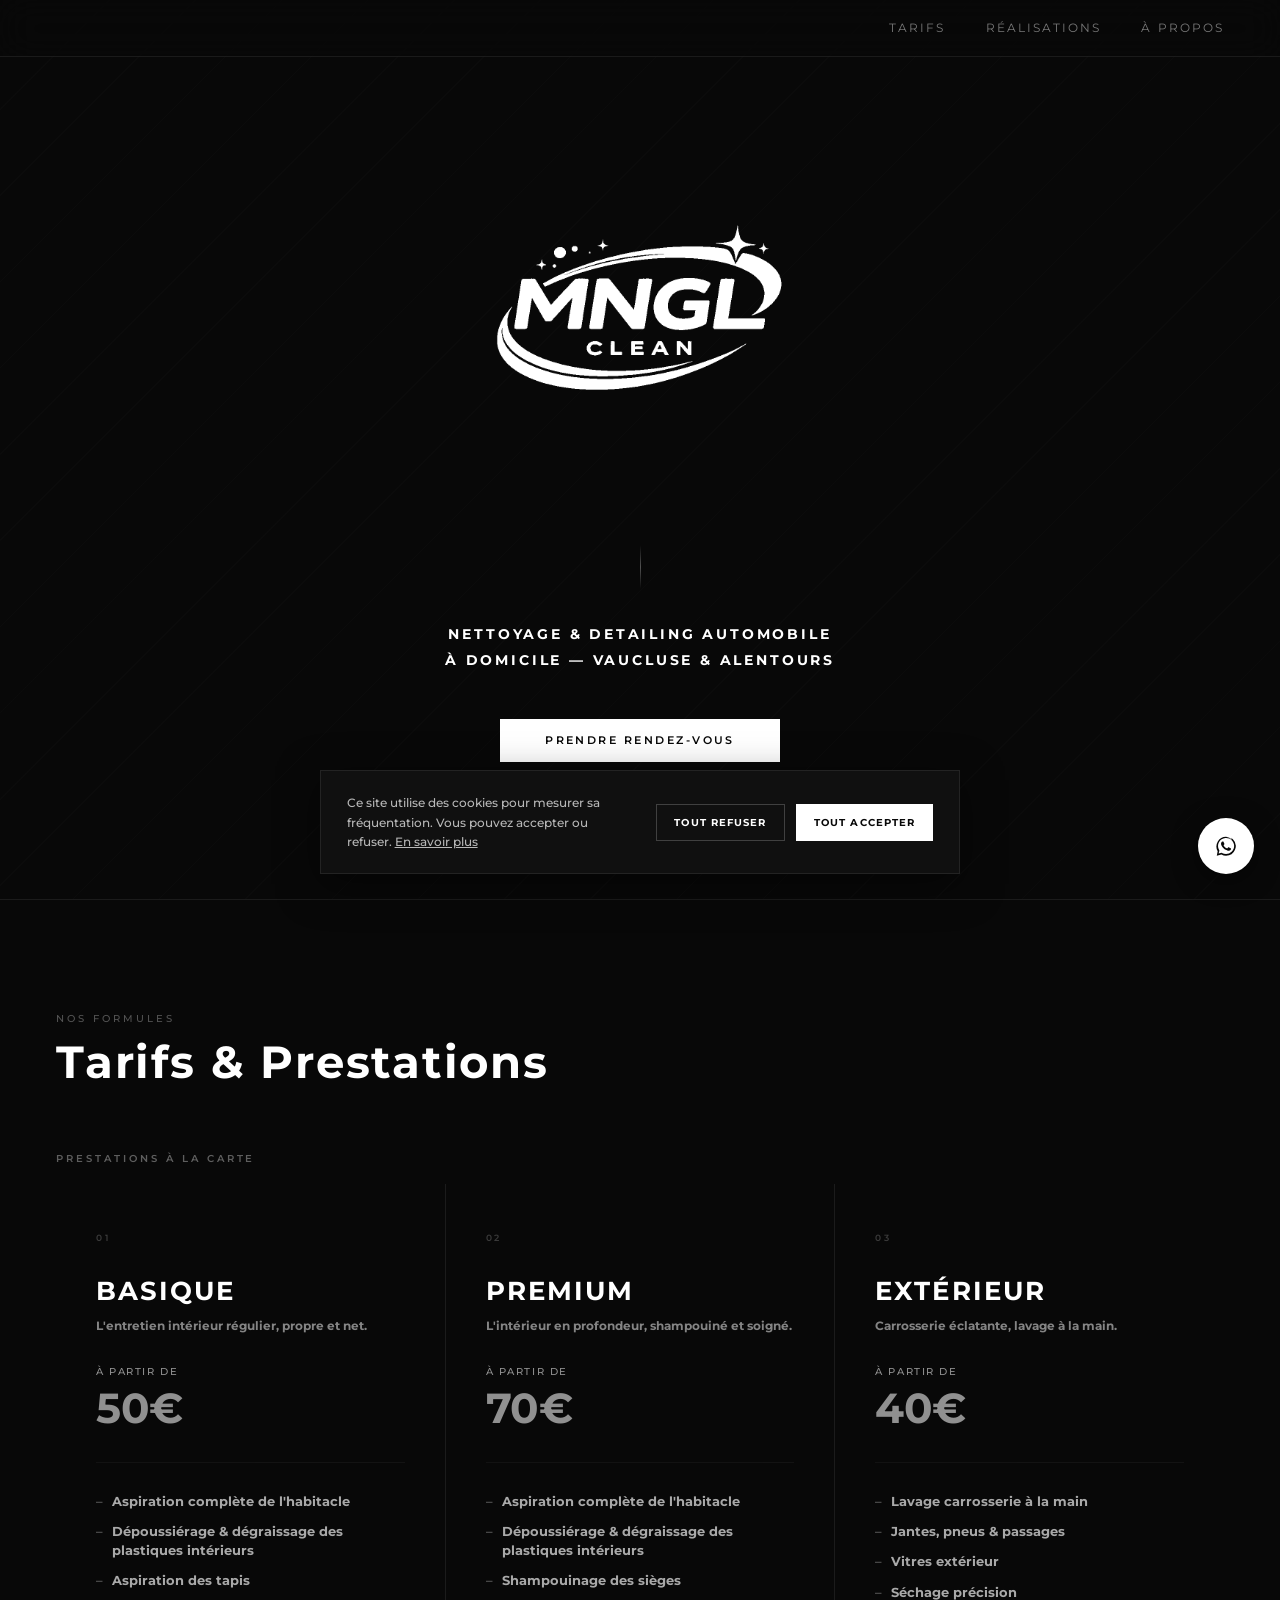
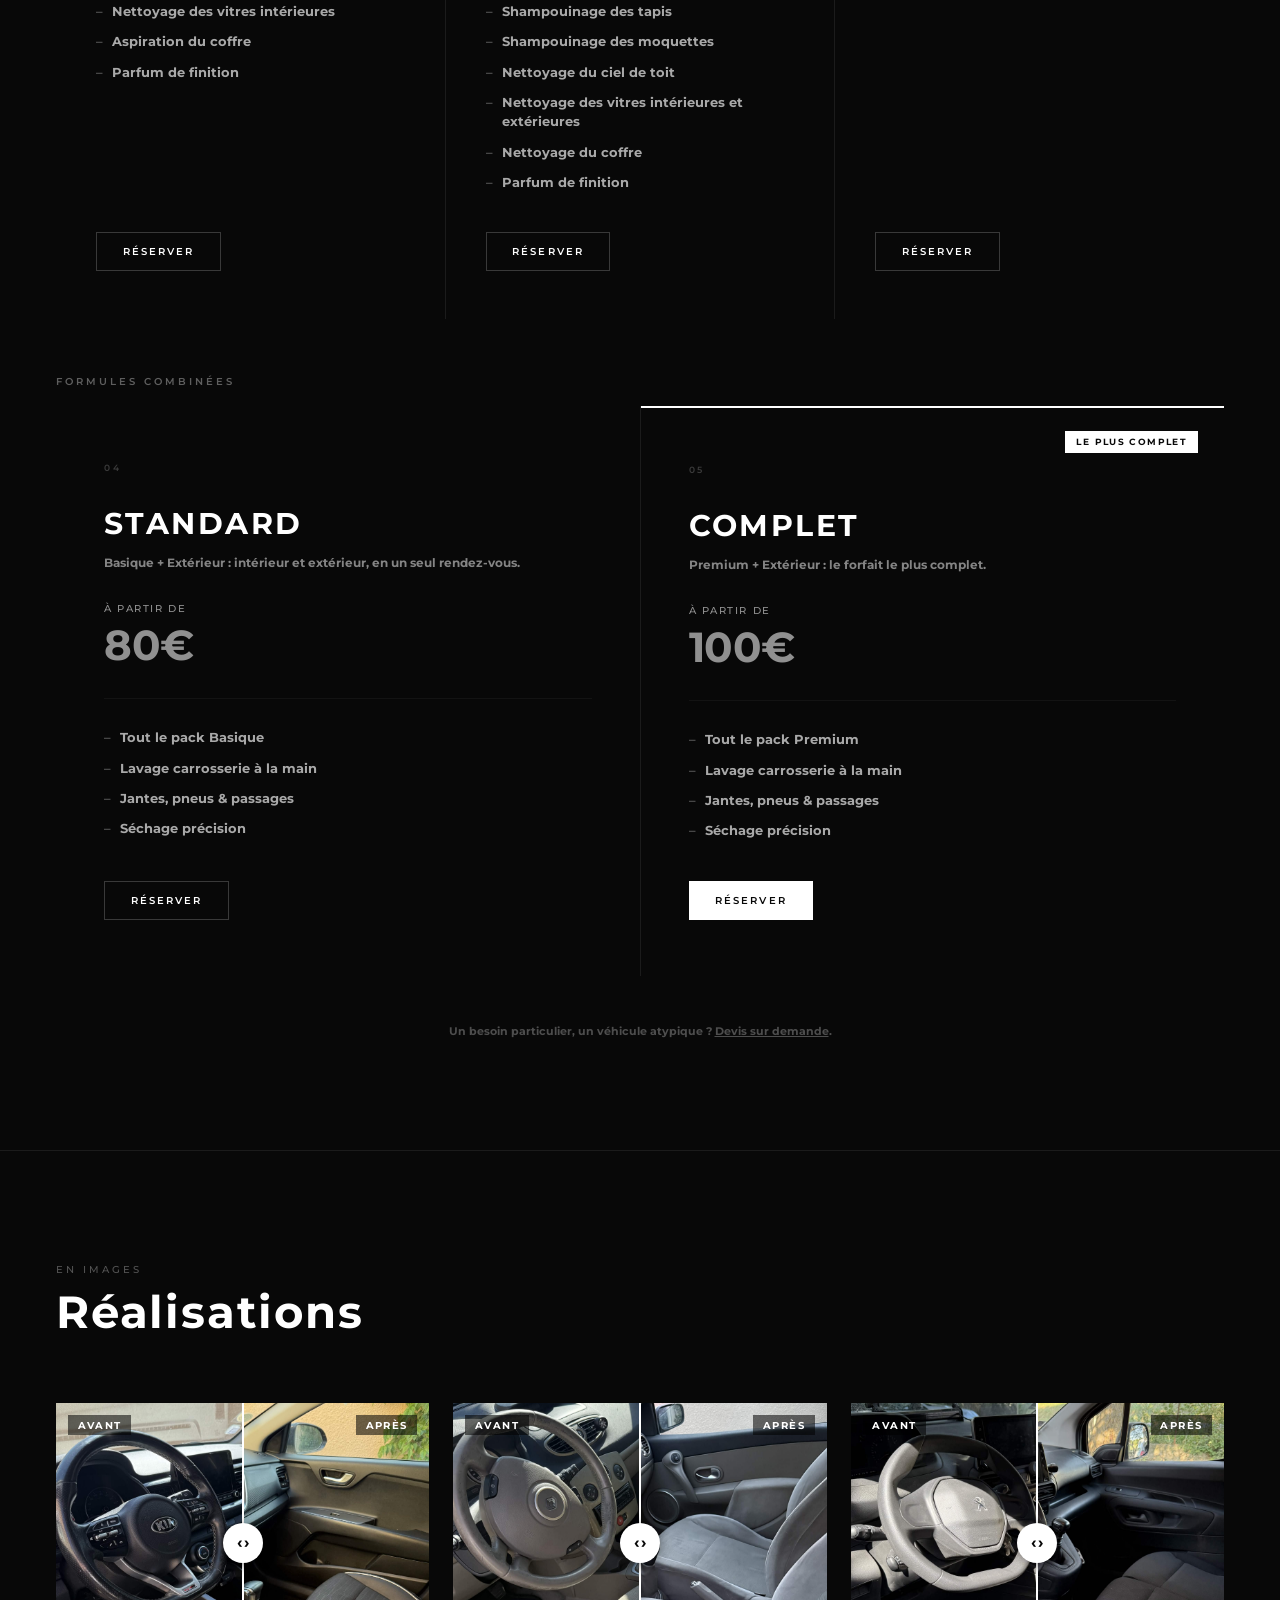
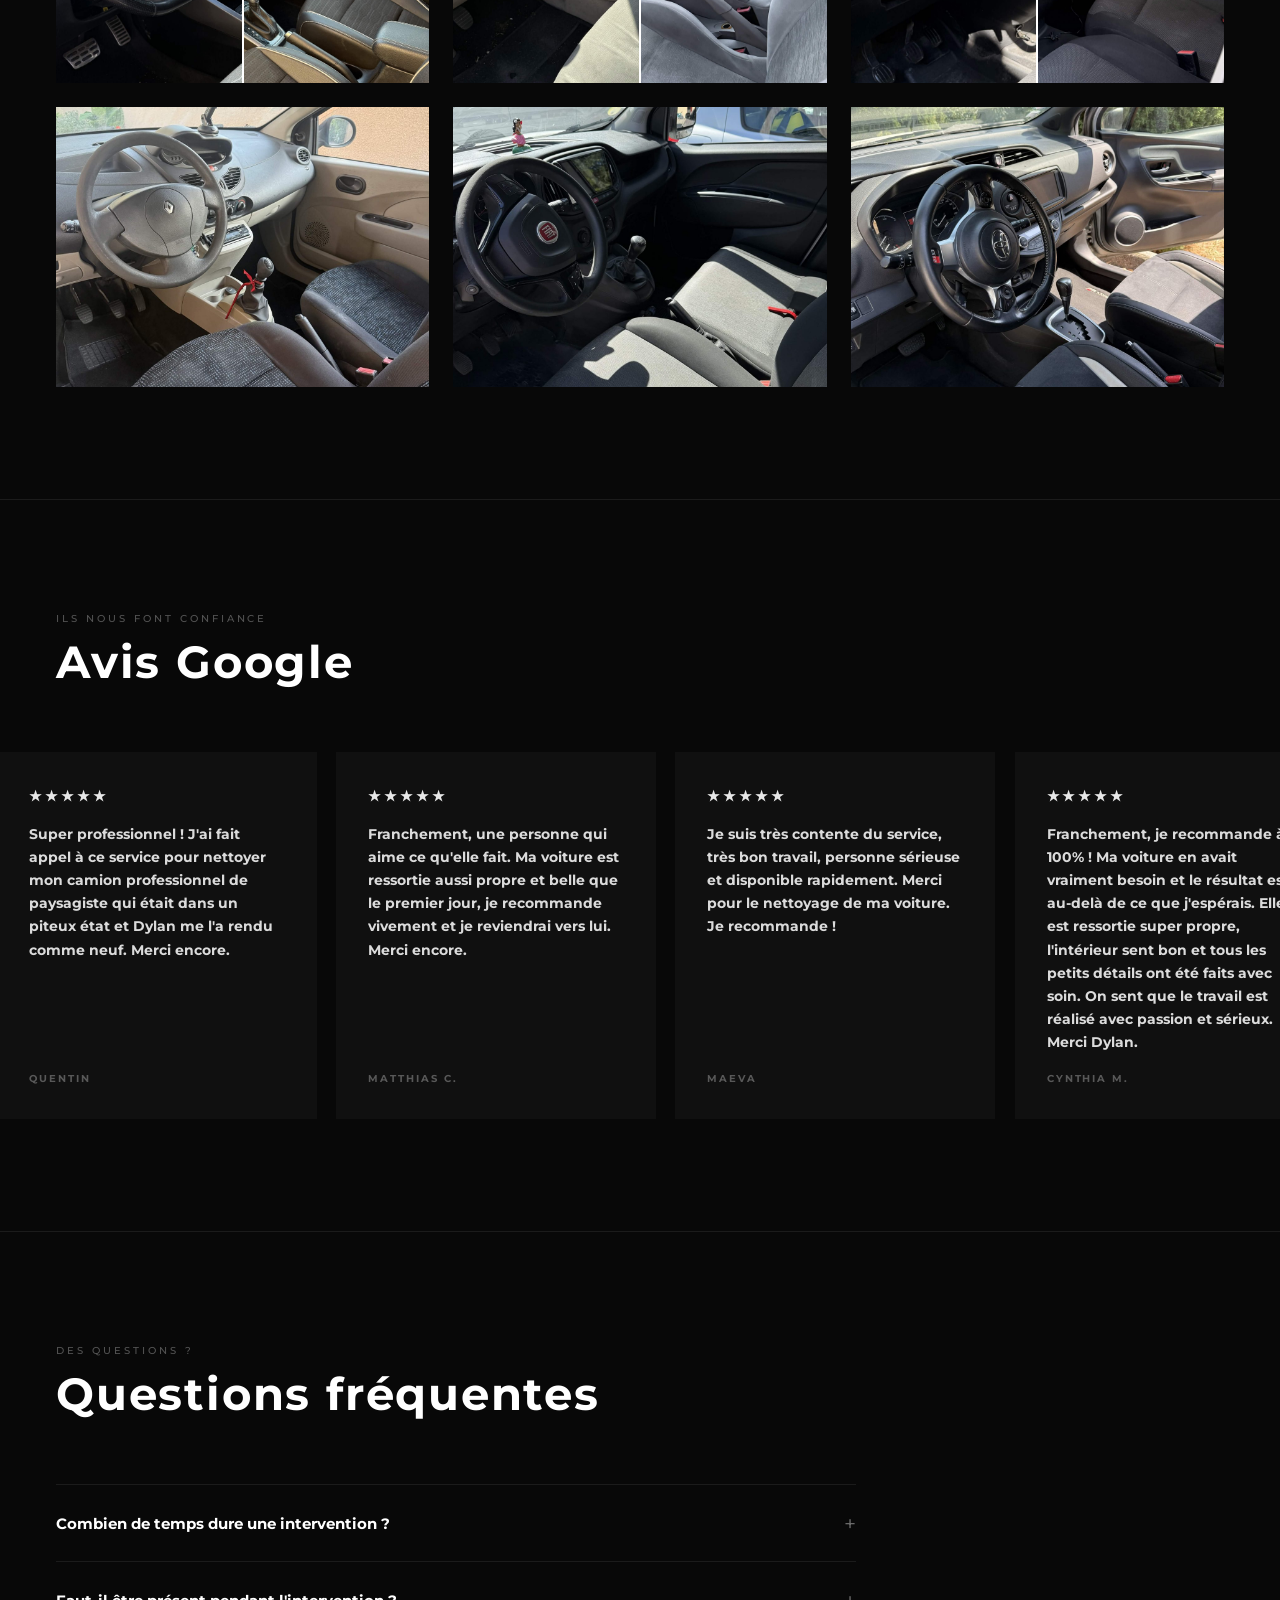
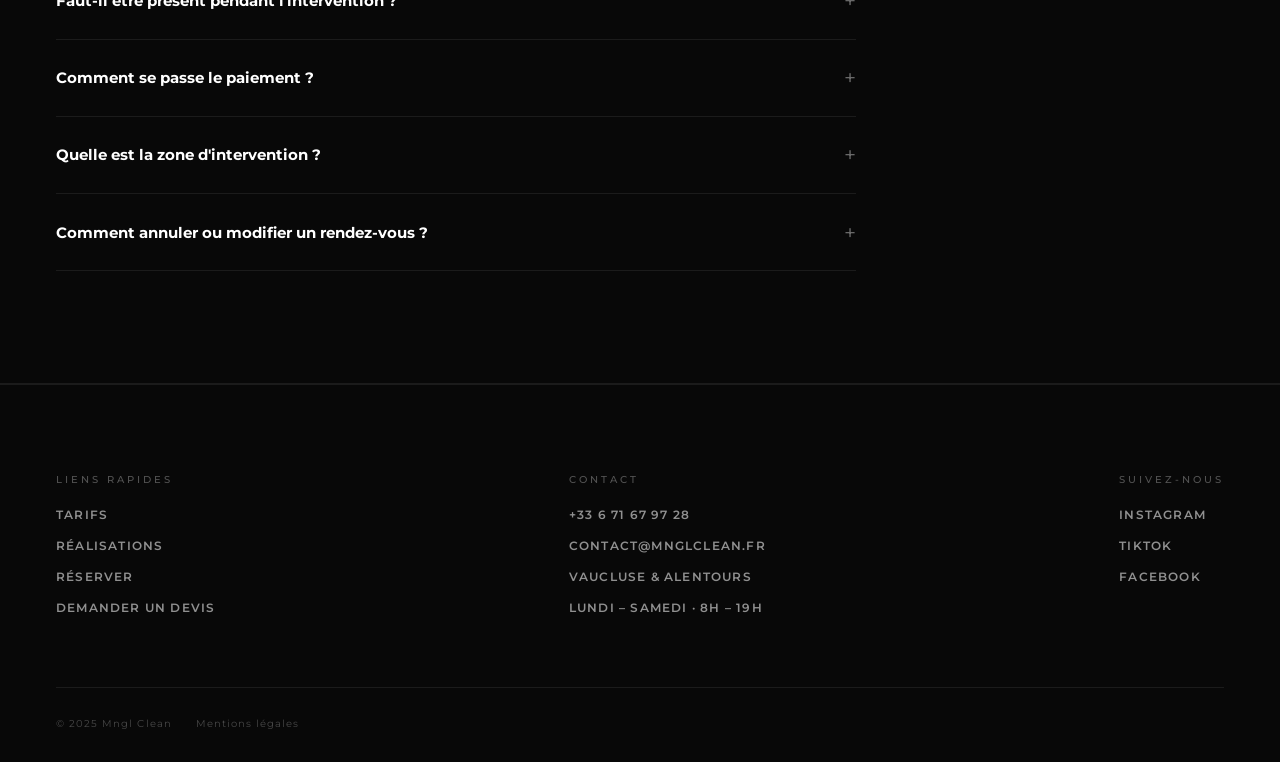
==== commit dac007cd: "Add files via upload" ====
--- a/index.html
+++ b/index.html
@@ -3,13 +3,13 @@
 <head>
   <meta charset="UTF-8">
   <meta name="viewport" content="width=device-width, initial-scale=1.0">
-  <title>MNGL Clean — Lavage & Detailing Automobile à Domicile | Vaucluse</title>
-  <meta name="description" content="Lavage et detailing automobile à domicile en Vaucluse et alentours. Intérieur, extérieur, forfaits complets. Réservation en ligne rapide et simple.">
+  <title>Mngl Clean — Lavage & Detailing Automobile à Domicile, Vaucluse et Alentours</title>
+  <meta name="description" content="Lavage et detailing automobile à domicile, Vaucluse et alentours. Intérieur, extérieur, forfaits complets. Réservation en ligne rapide et simple.">
   <meta name="keywords" content="lavage automobile Vaucluse, detailing auto Vaucluse, lavage voiture à domicile, nettoyage intérieur voiture, pressing auto Vaucluse">
   <link rel="icon" href="images/logo.png" type="image/png">
 
-  <meta property="og:title" content="MNGL Clean — Lavage & Detailing Automobile à Domicile">
-  <meta property="og:description" content="Lavage et detailing automobile à domicile en Vaucluse et alentours. Réservez votre créneau en ligne.">
+  <meta property="og:title" content="Mngl Clean — Lavage & Detailing Automobile à Domicile">
+  <meta property="og:description" content="Lavage et detailing automobile à domicile, Vaucluse et alentours. Réservez votre créneau en ligne.">
   <meta property="og:image" content="https://mnglclean.fr/images/logo.png">
   <meta property="og:type" content="website">
   <meta property="og:locale" content="fr_FR">
@@ -22,7 +22,7 @@
   {
     "@context": "https://schema.org",
     "@type": "AutoWash",
-    "name": "MNGL Clean",
+    "name": "Mngl Clean",
     "image": "https://mnglclean.fr/images/logo.png",
     "url": "https://mnglclean.fr",
     "telephone": "+33671679728",
@@ -51,6 +51,28 @@
     ]
   }
   </script>
+
+  <!-- GOOGLE ANALYTICS — suivi des visites (ne se charge qu'après consentement, voir bandeau cookies en bas de page) -->
+  <!-- Identifiant Google Analytics de Mngl Clean : G-S14JW0XBD1 -->
+  <script>
+    window.dataLayer = window.dataLayer || [];
+    function gtag(){dataLayer.push(arguments);}
+    window.MNGL_GA_ID = 'G-S14JW0XBD1';
+    function mnglLoadAnalytics() {
+      if (window.mnglAnalyticsLoaded) return;
+      window.mnglAnalyticsLoaded = true;
+      var s = document.createElement('script');
+      s.async = true;
+      s.src = 'https://www.googletagmanager.com/gtag/js?id=' + window.MNGL_GA_ID;
+      document.head.appendChild(s);
+      gtag('js', new Date());
+      gtag('config', window.MNGL_GA_ID);
+    }
+    // Si la personne a déjà accepté lors d'une visite précédente, on charge directement
+    if (localStorage.getItem('mngl_cookie_consent') === 'accepted') {
+      mnglLoadAnalytics();
+    }
+  </script>
 </head>
 <body>
 
@@ -59,7 +81,7 @@
     <a href="#" class="nav-logo"></a>
     <nav>
       <a href="#tarifs">Tarifs</a>
-      <a href="#galerie">Showroom</a>
+      <a href="#galerie">Réalisations</a>
       <a href="#a-propos">À propos</a>
     </nav>
   </header>
@@ -67,9 +89,9 @@
   <!-- HERO -->
   <section class="hero">
     <div class="hero-inner">
-      <img src="images/logo.png" alt="MNGL Clean — lavage et detailing automobile en Vaucluse" class="hero-logo">
+      <img src="images/logo.png" alt="Mngl Clean" class="hero-logo">
       <div class="hero-sep"></div>
-      <h1 class="hero-sub">Lavage & detailing automobile<br>à domicile — Vaucluse & Alentours</h1>
+      <h1 class="hero-sub">Nettoyage & detailing automobile<br>à domicile — Vaucluse & Alentours</h1>
       <a href="#" class="hero-cta" onclick="openBooking(); return false;">Prendre rendez-vous</a>
     </div>
     <div class="hero-scroll">
@@ -179,8 +201,8 @@
   <!-- GALERIE : SLIDER AVANT / APRÈS -->
   <section id="galerie" class="galerie">
     <div class="section-head">
-      <p class="eyebrow">Réalisations</p>
-      <h2>Showroom</h2>
+      <p class="eyebrow">En images</p>
+      <h2>Réalisations</h2>
     </div>
 
     <!-- SLIDERS AVANT/APRÈS -->
@@ -241,9 +263,9 @@
 
     <!-- PHOTOS NORMALES -->
     <div class="galerie-grid" id="galerie-grid">
-      <button type="button" class="galerie-item"><img src="images/realisation1.jpg" alt="Réalisation MNGL Clean"></button>
-      <button type="button" class="galerie-item"><img src="images/realisation2.jpg" alt="Réalisation MNGL Clean"></button>
-      <button type="button" class="galerie-item"><img src="images/realisation3.jpg" alt="Réalisation MNGL Clean"></button>
+      <button type="button" class="galerie-item"><img src="images/realisation1.jpg" alt="Réalisation Mngl Clean"></button>
+      <button type="button" class="galerie-item"><img src="images/realisation2.jpg" alt="Réalisation Mngl Clean"></button>
+      <button type="button" class="galerie-item"><img src="images/realisation3.jpg" alt="Réalisation Mngl Clean"></button>
     </div>
   </section>
 
@@ -251,7 +273,7 @@
   <div class="lightbox" id="lightbox" aria-hidden="true">
     <button type="button" class="lightbox-close" id="lightbox-close" aria-label="Fermer">&times;</button>
     <button type="button" class="lightbox-nav lightbox-prev" id="lightbox-prev" aria-label="Photo précédente">&#8249;</button>
-    <img class="lightbox-img" id="lightbox-img" src="" alt="Réalisation MNGL Clean">
+    <img class="lightbox-img" id="lightbox-img" src="" alt="Réalisation Mngl Clean">
     <button type="button" class="lightbox-nav lightbox-next" id="lightbox-next" aria-label="Photo suivante">&#8250;</button>
   </div>
 
@@ -284,7 +306,53 @@
           <p class="avis-text">Franchement, je recommande à 100% ! Ma voiture en avait vraiment besoin et le résultat est au-delà de ce que j'espérais. Elle est ressortie super propre, l'intérieur sent bon et tous les petits détails ont été faits avec soin. On sent que le travail est réalisé avec passion et sérieux. Merci Dylan.</p>
           <span class="avis-author">Cynthia M.</span>
         </div>
-      </div>
+        <div class="avis-card">
+          <div class="avis-stars">★★★★★</div>
+          <p class="avis-text">Gentil et ponctuel, il s'est chargé de nettoyer l'habitacle de mon Peugeot Boxer avec lequel je travaille dans le BTP ! Et bien il est ressorti comme au premier jour. Merci…</p>
+          <span class="avis-author">Baccara B.</span>
+        </div>
+        <div class="avis-card">
+          <div class="avis-stars">★★★★★</div>
+          <p class="avis-text">Je tiens à faire part de ma grande satisfaction concernant la prestation de Dylan. Il fait preuve d'un grand professionnalisme, ma Clio 2 est impeccable…</p>
+          <span class="avis-author">Raysa F.</span>
+        </div>
+        <div class="avis-card">
+          <div class="avis-stars">★★★★★</div>
+          <p class="avis-text">Dylan est un très bon préparateur automobile, très bonne personne et à l'écoute !</p>
+          <span class="avis-author">Charles D.</span>
+        </div>
+      </div>
+    </div>
+  </section>
+
+  <!-- FAQ -->
+  <section id="faq" class="faq">
+    <div class="section-head">
+      <p class="eyebrow">Des questions ?</p>
+      <h2>Questions fréquentes</h2>
+    </div>
+
+    <div class="faq-list">
+      <details class="faq-item">
+        <summary>Combien de temps dure une intervention ?</summary>
+        <p>Tout dépend de l'état du véhicule. Les temps estimés sont : environ 1h pour l'extérieur, 2h pour l'intérieur, 3h pour une formule complète.</p>
+      </details>
+      <details class="faq-item">
+        <summary>Faut-il être présent pendant l'intervention ?</summary>
+        <p>Pas obligatoirement, du moment que le véhicule est accessible (clés laissées, parking accessible…). On peut convenir des détails ensemble au moment de la réservation.</p>
+      </details>
+      <details class="faq-item">
+        <summary>Comment se passe le paiement ?</summary>
+        <p>Le règlement se fait directement sur place, à la fin de la prestation — par carte, espèces ou chèque.</p>
+      </details>
+      <details class="faq-item">
+        <summary>Quelle est la zone d'intervention ?</summary>
+        <p>Dans un rayon de 35km autour de Cavaillon — Vaucluse et alentours. L'adresse exacte est demandée lors de la réservation.</p>
+      </details>
+      <details class="faq-item">
+        <summary>Comment annuler ou modifier un rendez-vous ?</summary>
+        <p>Un lien d'annulation est inclus dans l'email de confirmation reçu après la réservation. Sinon, contactez-nous directement par téléphone ou email.</p>
+      </details>
     </div>
   </section>
 
@@ -295,7 +363,7 @@
       <div class="footer-col">
         <h4>Liens rapides</h4>
         <a href="#tarifs">Tarifs</a>
-        <a href="#galerie">Showroom</a>
+        <a href="#galerie">Réalisations</a>
         <a href="#" onclick="openBooking(); return false;">Réserver</a>
         <a href="#" onclick="openDevis(); return false;">Demander un devis</a>
       </div>
@@ -318,7 +386,8 @@
     </div>
 
     <div class="footer-bottom">
-      <span class="footer-copy">© 2025 MNGL Clean</span>
+      <span class="footer-copy">© 2025 Mngl Clean</span>
+      <a href="mentions-legales.html" class="footer-legal">Mentions légales</a>
     </div>
   </footer>
 
@@ -341,11 +410,11 @@
           <p class="booking-eyebrow">Étape 1</p>
           <h3>Choisissez votre formule</h3>
           <div class="booking-services">
-            <button type="button" class="bsc" data-service="Basique" data-price="50" data-duration="90">
+            <button type="button" class="bsc" data-service="Basique" data-price="50" data-duration="120">
               <span class="bsc-num">01</span>
               <span class="bsc-name">Basique</span>
               <span class="bsc-price">À partir de 50€</span>
-              <span class="bsc-duration">≈ 1h30</span>
+              <span class="bsc-duration">≈ 2h</span>
             </button>
             <button type="button" class="bsc" data-service="Premium" data-price="70" data-duration="180">
               <span class="bsc-num">02</span>
@@ -359,11 +428,11 @@
               <span class="bsc-price">À partir de 40€</span>
               <span class="bsc-duration">≈ 1h</span>
             </button>
-            <button type="button" class="bsc" data-service="Standard" data-price="80" data-duration="150">
+            <button type="button" class="bsc" data-service="Standard" data-price="80" data-duration="180">
               <span class="bsc-num">04</span>
               <span class="bsc-name">Standard</span>
               <span class="bsc-price">À partir de 80€</span>
-              <span class="bsc-duration">≈ 2h30</span>
+              <span class="bsc-duration">≈ 3h</span>
             </button>
             <button type="button" class="bsc bsc-featured" data-service="Complet" data-price="100" data-duration="240">
               <span class="bsc-num">05</span>
@@ -392,32 +461,31 @@
                   <span class="veh-example">Exemple : Peugeot 3008</span>
                   <span class="veh-supp">+10€</span>
                 </button>
-                <button type="button" class="veh-btn" data-vehicle="Utilitaire" data-supplement="10">
-                  <span class="veh-name">Utilitaire</span>
-                  <span class="veh-example">Exemple : Trafic, Partner</span>
-                  <span class="veh-supp">+10€</span>
-                </button>
               </div>
             </div>
 
             <div class="field" id="booking-options-field">
               <label>Options supplémentaires (facultatif — plusieurs choix possibles)</label>
               <div class="booking-options" id="booking-options">
-                <button type="button" class="opt-btn" data-option="Traitement plastique intérieur" data-supplement="20" data-duration="15">
+                <button type="button" class="opt-btn" data-option="Traitement plastique intérieur" data-supplement="20" data-duration="30">
                   <span class="opt-name">Traitement plastique intérieur</span>
-                  <span class="opt-price">+20€ · +15min</span>
+                  <span class="opt-price">+20€ · +30min</span>
                 </button>
                 <button type="button" class="opt-btn" data-option="Traitement cuir" data-supplement="20" data-duration="30">
                   <span class="opt-name">Traitement cuir</span>
                   <span class="opt-price">+20€ · +30min</span>
                 </button>
-                <button type="button" class="opt-btn" data-option="Poils d'animaux" data-supplement="20" data-duration="60">
+                <button type="button" class="opt-btn" data-option="Poils d'animaux" data-supplement="10" data-duration="30">
                   <span class="opt-name">Présence de poils d'animaux</span>
-                  <span class="opt-price">+20€ · +1h</span>
+                  <span class="opt-price">+10€ · +30min</span>
                 </button>
-                <button type="button" class="opt-btn" data-option="Nettoyage compartiment moteur" data-supplement="20" data-duration="15">
+                <button type="button" class="opt-btn" data-option="Nettoyage compartiment moteur" data-supplement="10" data-duration="15">
                   <span class="opt-name">Nettoyage compartiment moteur</span>
-                  <span class="opt-price">+20€ · +15min</span>
+                  <span class="opt-price">+10€ · +15min</span>
+                </button>
+                <button type="button" class="opt-btn" data-option="Présence de sable" data-supplement="10" data-duration="30">
+                  <span class="opt-name">Présence de sable</span>
+                  <span class="opt-price">+10€ · +30min</span>
                 </button>
               </div>
             </div>
@@ -553,8 +621,8 @@
       <div class="booking-body">
         <section class="booking-panel is-active">
           <p class="booking-eyebrow">Devis sur demande</p>
-          <h3>Un besoin particulier ?</h3>
-          <p class="booking-note cancel-intro">Véhicule atypique, prestation sur-mesure ou question avant de réserver : décris-nous ta demande, on te répond rapidement.</p>
+          <h3 id="devis-title">Un besoin particulier ?</h3>
+          <p class="booking-note cancel-intro" id="devis-intro">Véhicule atypique, prestation sur-mesure ou question avant de réserver : décris-nous ta demande, on te répond rapidement.</p>
 
           <form id="devis-form" class="contact-form" onsubmit="handleSubmit(event)">
             <div class="form-row">
@@ -573,7 +641,7 @@
             </div>
             <div class="field">
               <label>Prestation</label>
-              <select name="prestation">
+              <select name="prestation" id="devis-prestation">
                 <option value="">Choisir une formule…</option>
                 <option>Basique</option>
                 <option>Premium</option>
@@ -584,8 +652,8 @@
               </select>
             </div>
             <div class="field">
-              <label>Véhicule</label>
-              <input type="text" name="vehicule" placeholder="Marque, modèle, année">
+              <label id="devis-field-label">Véhicule</label>
+              <input type="text" name="vehicule" id="devis-field-input" placeholder="Marque, modèle, année">
             </div>
             <div class="field">
               <label>Message</label>
@@ -621,7 +689,24 @@
     </div>
   </div>
 
+  <a href="https://wa.me/33671679728" target="_blank" rel="noopener" class="whatsapp-btn" aria-label="Contacter Mngl Clean sur WhatsApp">
+    <svg viewBox="0 0 24 24" fill="currentColor"><path d="M17.6 6.32A8.86 8.86 0 0012.04 3.5a8.94 8.94 0 00-7.75 13.4L3.5 21l4.24-1.11a8.9 8.9 0 004.3 1.1h.01a8.94 8.94 0 006.32-15.25l-1.77-1.42zM12.05 19.4h-.01a7.4 7.4 0 01-3.78-1.04l-.27-.16-2.8.74.75-2.73-.18-.28a7.42 7.42 0 01-1.14-3.96 7.44 7.44 0 1112.53 5.4 7.4 7.4 0 01-5.1 2.03zm4.08-5.56c-.22-.11-1.32-.65-1.53-.73-.21-.08-.36-.11-.51.11-.15.22-.58.73-.71.88-.13.15-.26.16-.48.05a6.1 6.1 0 01-1.8-1.11 6.75 6.75 0 01-1.25-1.55c-.13-.22-.01-.34.1-.45.1-.1.22-.26.33-.39.11-.13.15-.22.22-.37.07-.15.04-.28-.02-.39-.06-.11-.51-1.23-.7-1.68-.18-.44-.37-.38-.51-.39l-.44-.01a.84.84 0 00-.61.29c-.21.22-.8.78-.8 1.9s.82 2.2.93 2.36c.11.15 1.6 2.45 3.88 3.43.54.23.96.37 1.29.48.54.17 1.03.15 1.42.09.43-.06 1.32-.54 1.51-1.06.19-.52.19-.97.13-1.06-.06-.1-.2-.16-.42-.27z"/></svg>
+  </a>
+
+  <!-- BANDEAU COOKIES -->
+  <div class="cookie-banner" id="cookie-banner" hidden>
+    <p class="cookie-text">
+      Ce site utilise des cookies pour mesurer sa fréquentation. Vous pouvez accepter ou refuser.
+      <a href="mentions-legales.html#cookies">En savoir plus</a>
+    </p>
+    <div class="cookie-actions">
+      <button type="button" class="cookie-btn-ghost" id="cookie-decline">Tout refuser</button>
+      <button type="button" class="cookie-btn" id="cookie-accept">Tout accepter</button>
+    </div>
+  </div>
+
   <script src="https://cdn.jsdelivr.net/npm/@emailjs/browser@4/dist/email.min.js"></script>
   <script src="js/main.js"></script>
+
 </body>
 </html>
--- a/css/style.css
+++ b/css/style.css
@@ -207,6 +207,9 @@
 
 .tarif-grid-solo { grid-template-columns: repeat(3, 1fr); }
 .tarif-grid-combo { grid-template-columns: repeat(2, 1fr); }
+.tarif-grid-textile { grid-template-columns: repeat(4, 1fr); }
+
+.tarif-spacer { flex: 1; }
 
 .tarif-card {
   background: var(--black);
@@ -719,6 +722,148 @@
 
 #submit-btn:hover { opacity: 0.78; }
 
+/* ── BOUTON WHATSAPP FLOTTANT ── */
+/* ── BANDEAU COOKIES ── */
+.cookie-banner {
+  position: fixed;
+  left: 1.6rem;
+  right: 1.6rem;
+  bottom: 1.6rem;
+  max-width: 640px;
+  margin: 0 auto;
+  background: var(--off);
+  border: 1px solid var(--border);
+  padding: 1.4rem 1.6rem;
+  display: flex;
+  align-items: center;
+  gap: 1.4rem;
+  flex-wrap: wrap;
+  z-index: 95;
+  box-shadow: 0 10px 40px rgba(0,0,0,0.5);
+}
+
+.cookie-banner[hidden] { display: none; }
+
+.cookie-text {
+  font-size: 0.75rem;
+  font-weight: 500;
+  opacity: 0.7;
+  line-height: 1.6;
+  flex: 1 1 260px;
+}
+
+.cookie-text a { color: var(--white); text-decoration: underline; opacity: 1; }
+
+.cookie-actions {
+  display: flex;
+  gap: 0.7rem;
+  flex-shrink: 0;
+}
+
+.cookie-btn, .cookie-btn-ghost {
+  font-family: var(--font);
+  font-size: 0.65rem;
+  font-weight: 700;
+  letter-spacing: 0.1em;
+  text-transform: uppercase;
+  padding: 0.7rem 1.1rem;
+  cursor: pointer;
+  white-space: nowrap;
+}
+
+.cookie-btn {
+  background: var(--white);
+  color: var(--black);
+  border: 1px solid var(--white);
+}
+
+.cookie-btn-ghost {
+  background: transparent;
+  color: var(--white);
+  border: 1px solid rgba(255,255,255,0.2);
+}
+
+@media (max-width: 640px) {
+  .cookie-banner { left: 1rem; right: 1rem; bottom: 5.5rem; padding: 1.2rem; }
+  .cookie-actions { width: 100%; }
+  .cookie-btn, .cookie-btn-ghost { flex: 1; }
+}
+
+.whatsapp-btn {
+  position: fixed;
+  right: 1.6rem;
+  bottom: 1.6rem;
+  width: 56px;
+  height: 56px;
+  border-radius: 50%;
+  background: var(--white);
+  color: var(--black);
+  display: flex;
+  align-items: center;
+  justify-content: center;
+  z-index: 90;
+  box-shadow: 0 6px 24px rgba(0,0,0,0.5);
+  transition: transform 0.2s ease;
+  -webkit-transform: translateZ(0);
+  transform: translateZ(0);
+  will-change: transform;
+}
+
+.whatsapp-btn svg { width: 26px; height: 26px; position: relative; }
+
+.whatsapp-btn:hover { transform: scale(1.08); }
+
+/* ── FAQ ── */
+.faq {
+  padding: 7rem 3.5rem;
+  border-bottom: 1px solid var(--border);
+}
+
+.faq-list {
+  max-width: 800px;
+}
+
+.faq-item {
+  border-top: 1px solid var(--border);
+}
+
+.faq-item:last-child { border-bottom: 1px solid var(--border); }
+
+.faq-item summary {
+  padding: 1.6rem 0;
+  font-size: 0.95rem;
+  font-weight: 700;
+  cursor: pointer;
+  list-style: none;
+  display: flex;
+  align-items: center;
+  justify-content: space-between;
+  gap: 1rem;
+}
+
+.faq-item summary::-webkit-details-marker { display: none; }
+
+.faq-item summary::after {
+  content: '+';
+  font-size: 1.3rem;
+  font-weight: 400;
+  opacity: 0.4;
+  flex-shrink: 0;
+}
+
+.faq-item[open] summary::after {
+  content: '−';
+}
+
+.faq-item p {
+  font-size: 0.82rem;
+  font-weight: 500;
+  opacity: 0.55;
+  line-height: 1.7;
+  padding-bottom: 1.8rem;
+  max-width: 65ch;
+}
+
 /* ── AVIS GOOGLE ── */
 .avis {
   padding: 7rem 0;
@@ -729,14 +874,18 @@
 
 .avis-track-wrap {
   padding: 0 3.5rem;
+  overflow-x: auto;
+  -webkit-overflow-scrolling: touch;
+  scrollbar-width: none;
 }
 
 .avis-track-wrap::-webkit-scrollbar { display: none; }
 
 .avis-track {
-  display: grid;
-  grid-template-columns: repeat(4, 1fr);
+  display: flex;
+  flex-wrap: nowrap;
   gap: 1.2rem;
+  width: max-content;
 }
 
 .avis-card {
@@ -745,6 +894,7 @@
   display: flex;
   flex-direction: column;
   gap: 1.1rem;
+  flex: 0 0 320px;
 }
 
 .avis-stars {
@@ -812,6 +962,9 @@
 .footer-bottom {
   padding-top: 1.8rem;
   border-top: 1px solid var(--border);
+  display: flex;
+  align-items: center;
+  gap: 1.5rem;
 }
 
 .footer-copy {
@@ -820,6 +973,16 @@
   opacity: 0.25;
   letter-spacing: 0.1em;
 }
+
+.footer-legal {
+  font-size: 0.65rem;
+  font-weight: 400;
+  opacity: 0.25;
+  letter-spacing: 0.1em;
+  color: var(--white);
+  text-decoration: none;
+}
+.footer-legal:hover { opacity: 0.5; }
 
 /* ── RÉSEAUX ── */
 .reseau-card {
@@ -1053,7 +1216,7 @@
 
 .vehicle-options {
   display: grid;
-  grid-template-columns: repeat(4, 1fr);
+  grid-template-columns: repeat(3, 1fr);
   gap: 1px;
   background: var(--border);
 }
@@ -1114,10 +1277,15 @@
 .veh-btn.is-selected .veh-supp { opacity: 0.7; }
 
 .booking-options {
-  display: grid;
-  grid-template-columns: repeat(4, 1fr);
+  display: flex;
+  flex-wrap: wrap;
+  justify-content: center;
   gap: 1px;
-  background: var(--border);
+}
+
+.booking-options .opt-btn {
+  flex: 0 0 calc(33.333% - 1px);
+  border: 1px solid var(--border);
 }
 
 .opt-btn {
@@ -1549,7 +1717,6 @@
   line-height: 1.6;
 }
 
-/* ── MOBILE ── */
 /* ── TRÈS GRANDS ÉCRANS ── */
 @media (min-width: 1600px) {
   .tarif-grid, .galerie-grid, .sliders-wrap {
@@ -1566,13 +1733,12 @@
 
 /* ── TABLETTES ── */
 @media (min-width: 769px) and (max-width: 1024px) {
-  .tarif-grid-solo, .tarif-grid-combo { grid-template-columns: repeat(2, 1fr); }
+  .tarif-grid-solo, .tarif-grid-combo, .tarif-grid-textile { grid-template-columns: repeat(2, 1fr); }
   .booking-services { grid-template-columns: repeat(3, 1fr); }
   .bsc.bsc-featured { grid-column: span 2; }
-  .vehicle-options { grid-template-columns: repeat(2, 1fr); }
+  .vehicle-options { grid-template-columns: repeat(3, 1fr); }
   .galerie-grid, .sliders-wrap { grid-template-columns: repeat(2, 1fr); }
   .footer-grid { grid-template-columns: repeat(2, 1fr); gap: 2.5rem; }
-  .avis-track { grid-template-columns: repeat(2, 1fr); }
 }
 
 /* ── MOBILE ── */
@@ -1583,6 +1749,7 @@
   .tarifs, .galerie { padding: 5rem 1.5rem; }
   .avis { padding: 5rem 0; }
   .avis .section-head { padding: 0 1.5rem; }
+
   .avis-track-wrap {
     padding: 0 1.5rem;
     overflow-x: auto;
@@ -1591,7 +1758,7 @@
   }
   .avis-track { display: flex; width: max-content; }
   .avis-card { flex: 0 0 auto; width: 85vw; }
-  .tarif-grid-solo, .tarif-grid-combo { grid-template-columns: 1fr; }
+  .tarif-grid-solo, .tarif-grid-combo, .tarif-grid-textile { grid-template-columns: 1fr; }
   .sliders-wrap { grid-template-columns: 1fr; }
   .galerie-grid { grid-template-columns: 1fr; }
   .footer-grid { flex-direction: column; gap: 2.5rem; }
@@ -1599,40 +1766,39 @@
 
   .booking-overlay { padding: 0; }
   .booking-modal { max-width: 100%; max-height: 100vh; height: 100%; border: none; }
-  .booking-progress { padding: 0.8rem 1rem 0.6rem; gap: 0.5rem; justify-content: space-between; }
-  .bp-step { font-size: 0.56rem; letter-spacing: 0.04em; gap: 0; }
+  .booking-progress { padding: 1rem 1.3rem 0.9rem; gap: 0.7rem; justify-content: space-between; }
+  .bp-step { font-size: 0.6rem; }
   .bp-step em { display: none; }
-  .booking-body { padding: 0.9rem 1rem 0.3rem; }
-  .booking-eyebrow { margin-bottom: 0.2rem; font-size: 0.58rem; }
-  .booking-panel h3 { font-size: 1.05rem; margin-bottom: 0.8rem; }
+  .booking-body { padding: 1.4rem 1.3rem 0.4rem; }
+  .booking-eyebrow { font-size: 0.62rem; }
+  .booking-panel h3 { font-size: 1.2rem; margin-bottom: 1.3rem; }
   .slot-date { margin-top: 0; }
 
   .booking-services { grid-template-columns: repeat(2, 1fr); }
   .bsc.bsc-featured { grid-column: span 2; }
-  .bsc { padding: 0.55rem 0.6rem; gap: 0.1rem; }
-  .bsc-num { display: none; }
-  .bsc-name { font-size: 0.72rem; }
-  .bsc-price { font-size: 0.6rem; }
-  .bsc-duration { display: none; }
-
-  .booking-extras { margin-top: 0.9rem; padding-top: 0.9rem; }
-  .booking-extras .field { margin-bottom: 0.7rem; }
-  .booking-extras label { margin-bottom: 0.4rem; font-size: 0.56rem; }
-
-  .vehicle-options { grid-template-columns: repeat(4, 1fr); }
-  .veh-btn { padding: 0.45rem 0.25rem; gap: 0.1rem; min-height: unset; }
-  .veh-name { font-size: 0.55rem; }
-  .veh-example { display: none; }
-  .veh-supp, .veh-supp-empty { font-size: 0.5rem; }
-
-  .booking-options { grid-template-columns: repeat(2, 1fr); }
-  .opt-btn { padding: 0.45rem 0.4rem; min-height: unset; gap: 0.1rem; }
-  .opt-name { font-size: 0.6rem; }
-  .opt-price { font-size: 0.52rem; }
-
-  .booking-total-nav { font-size: 0.68rem; }
+  .bsc { padding: 1rem 0.9rem; gap: 0.4rem; }
+  .bsc-name { font-size: 0.85rem; }
+  .bsc-price { font-size: 0.68rem; }
+  .bsc-duration { font-size: 0.58rem; }
+
+  .booking-extras { margin-top: 1.6rem; padding-top: 1.6rem; }
+  .booking-extras .field { margin-bottom: 1.2rem; }
+  .booking-extras label { margin-bottom: 0.6rem; font-size: 0.6rem; }
+
+  .vehicle-options { grid-template-columns: repeat(3, 1fr); }
+  .veh-btn { padding: 0.8rem 0.6rem; gap: 0.3rem; }
+  .veh-name { font-size: 0.68rem; }
+  .veh-example { font-size: 0.56rem; }
+  .veh-supp, .veh-supp-empty { font-size: 0.56rem; }
+
+  .booking-options .opt-btn { flex-basis: calc(50% - 1px); }
+  .opt-btn { padding: 0.8rem 0.6rem; }
+  .opt-name { font-size: 0.68rem; }
+  .opt-price { font-size: 0.58rem; }
+
+  .booking-total-nav { font-size: 0.72rem; }
   .slot-grid { grid-template-columns: repeat(3, 1fr); }
-  .booking-nav { padding: 0.8rem 1rem; }
+  .booking-nav { padding: 1rem 1.3rem; }
   .confirm-actions { flex-direction: column; }
   #confirm-ics, .booking-btn-ghost#confirm-restart { width: 100%; }
 }
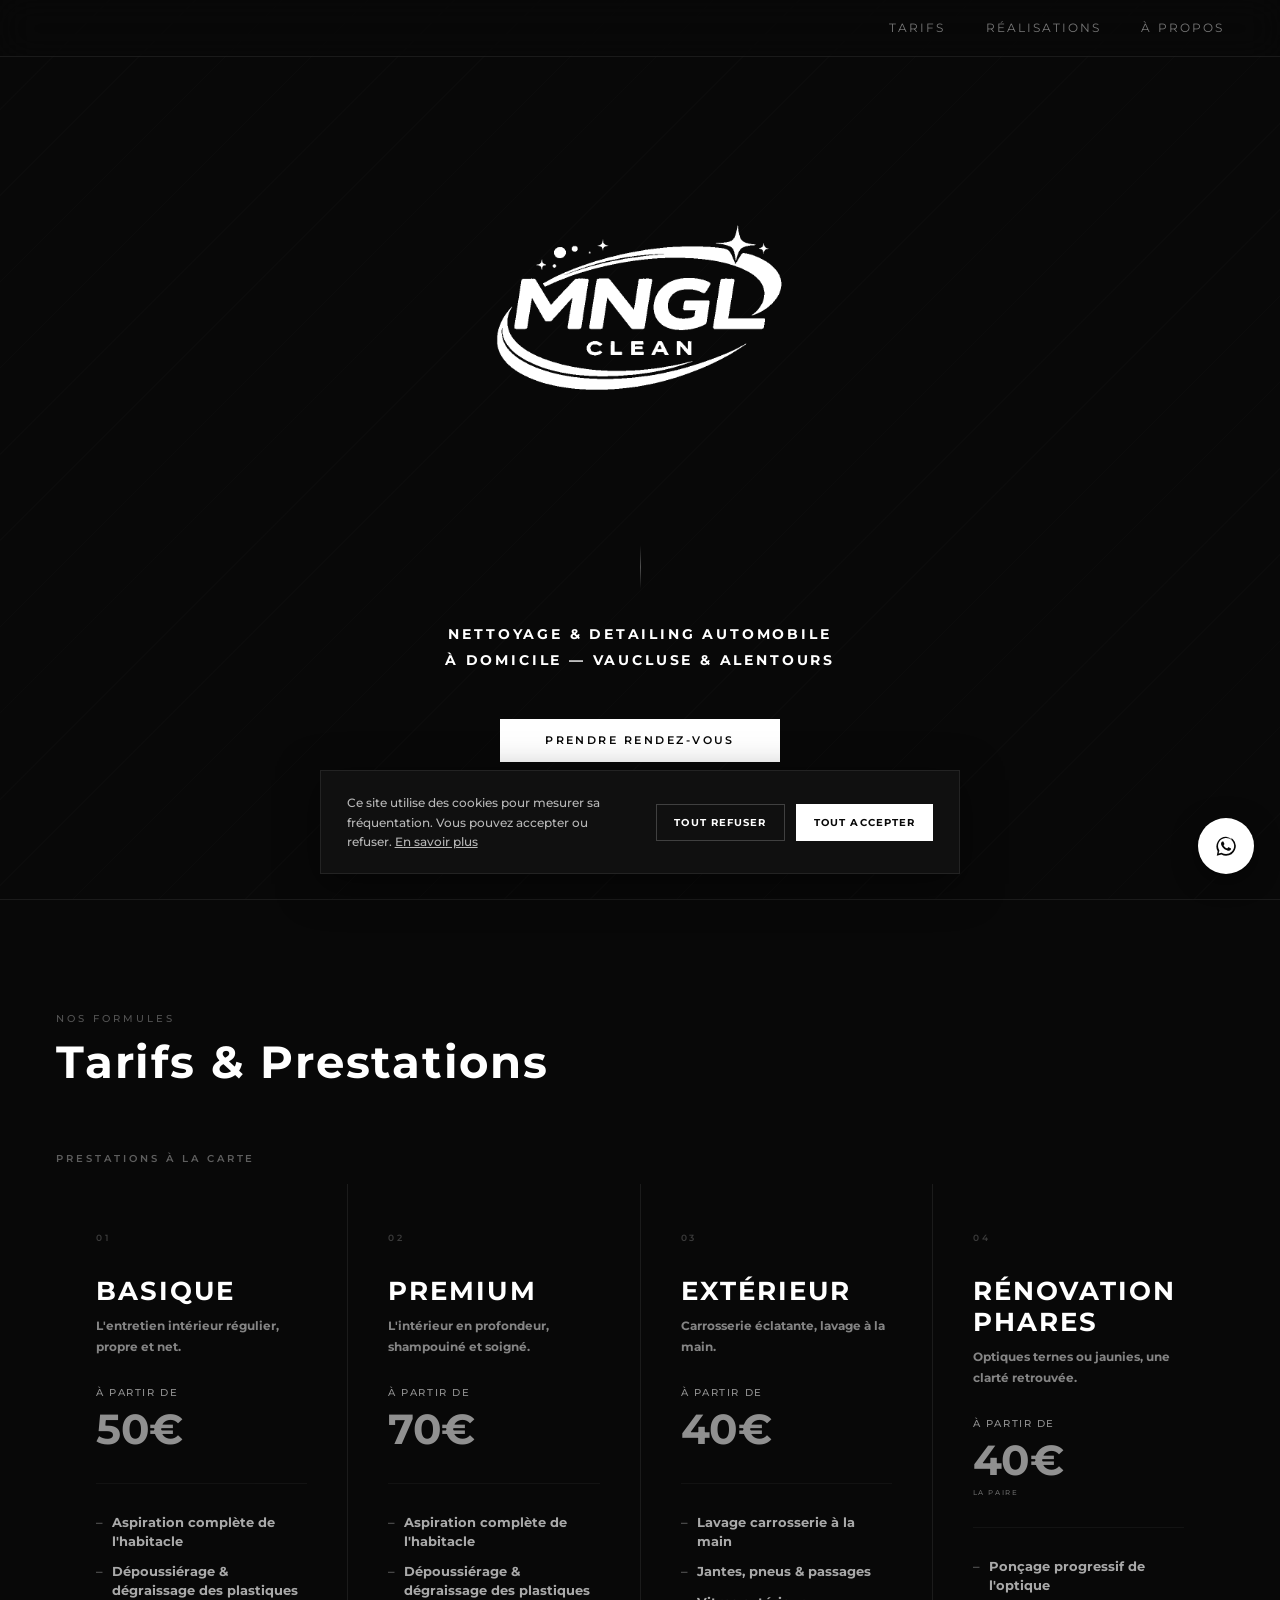
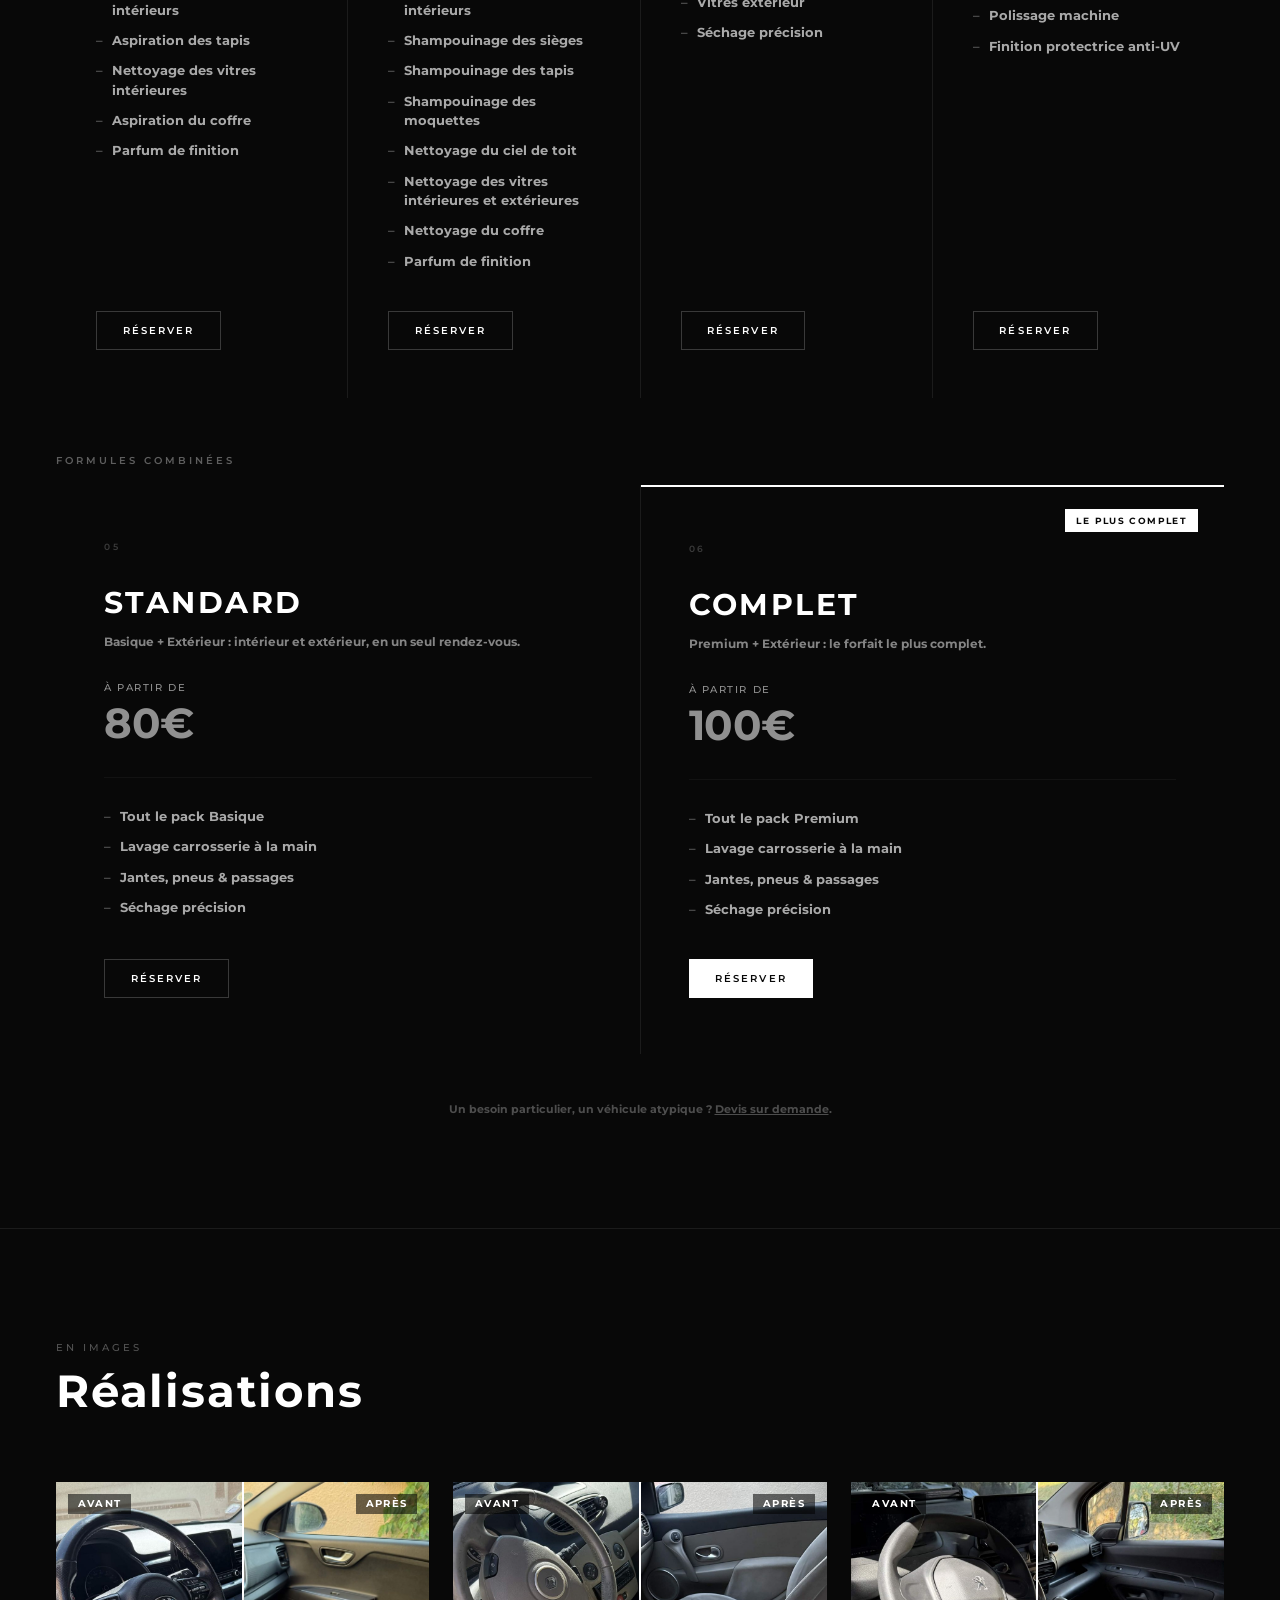
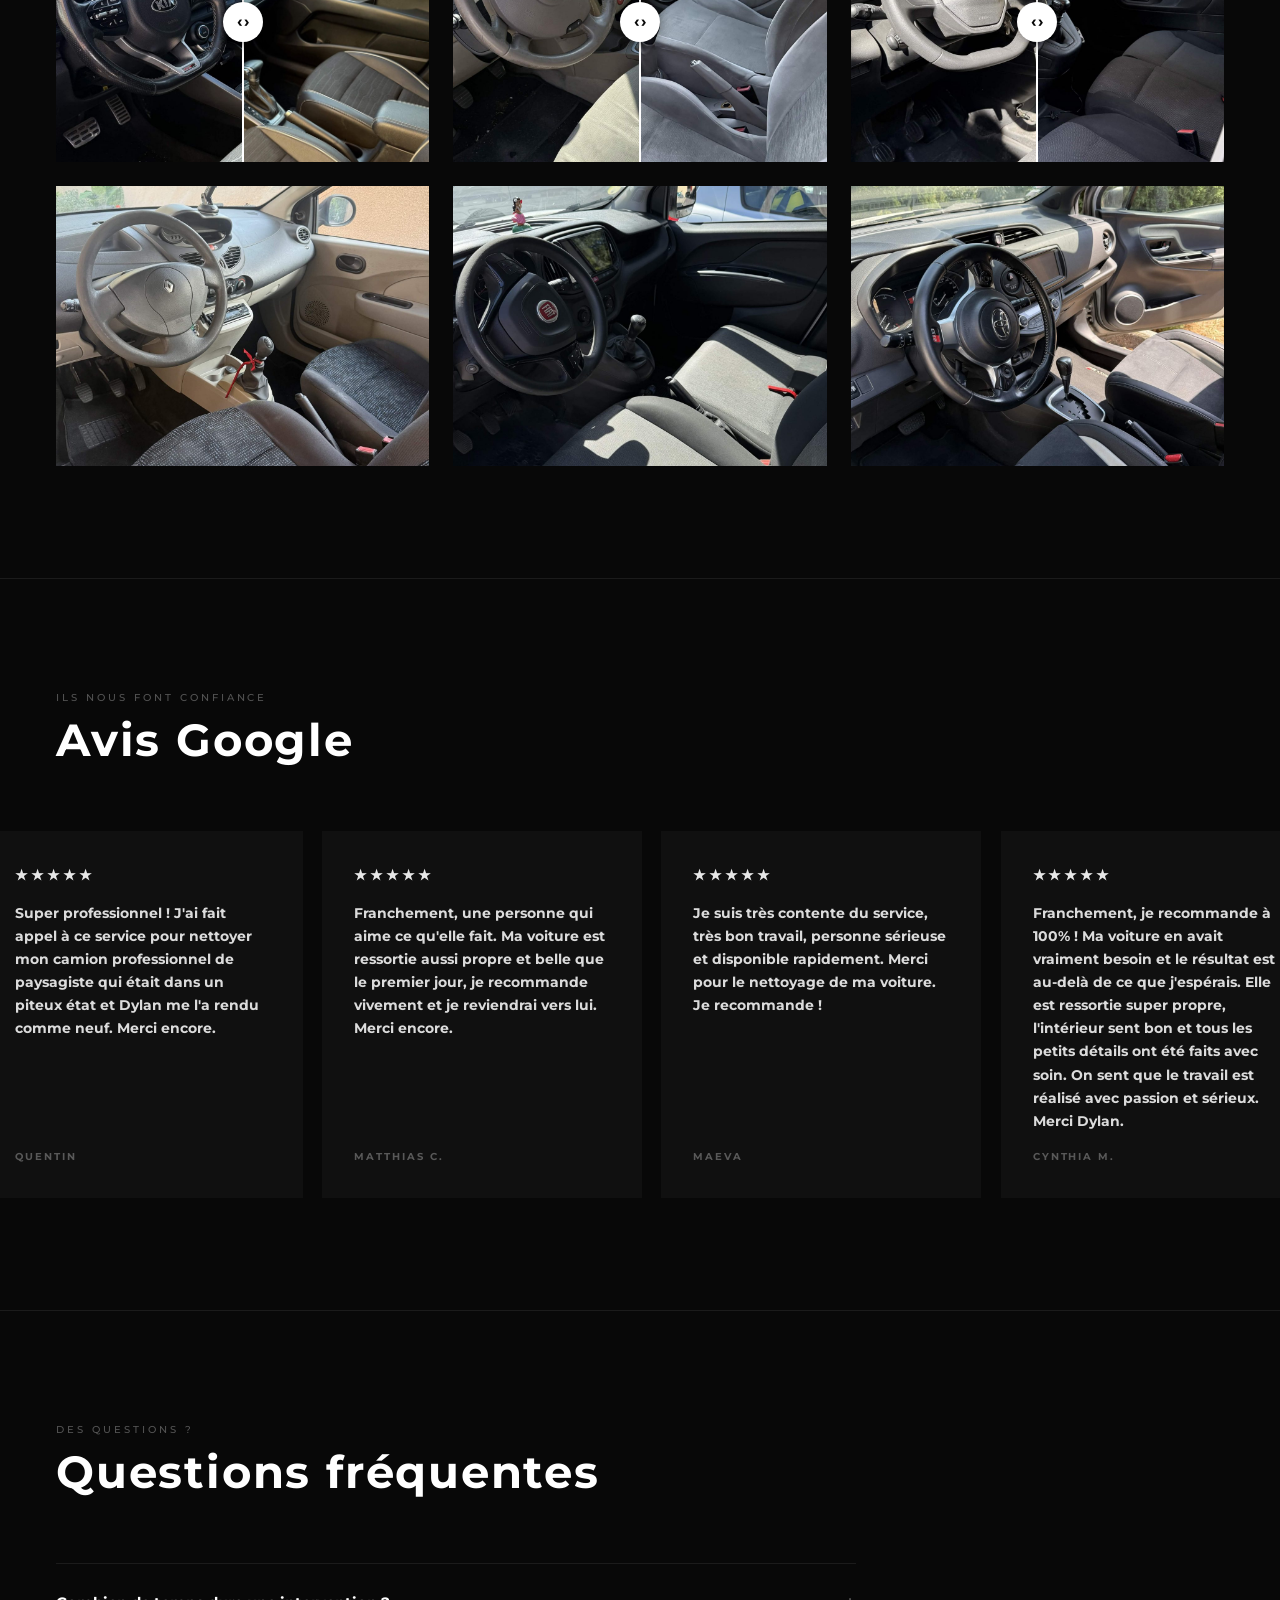
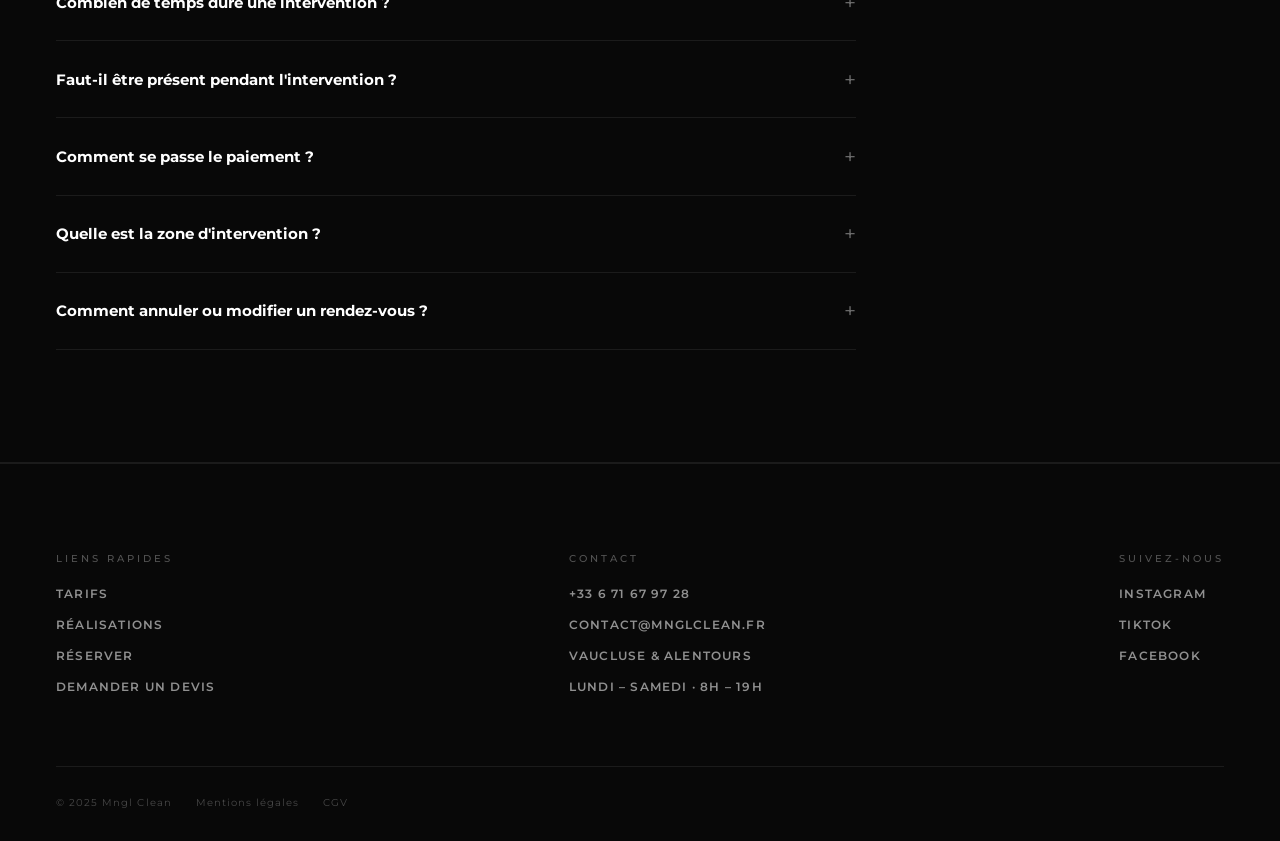
==== commit ba9bcf9b: "Add files via upload" ====
--- a/index.html
+++ b/index.html
@@ -159,13 +159,26 @@
         <a href="#" class="tarif-btn" onclick="openBooking('Extérieur'); return false;">Réserver</a>
       </div>
 
+      <div class="tarif-card">
+        <div class="tarif-num">04</div>
+        <h3>Rénovation Phares</h3>
+        <p class="tarif-desc">Optiques ternes ou jaunies, une clarté retrouvée.</p>
+        <div class="tarif-price">À partir de <strong>40€</strong> <span style="font-size:0.7em; opacity:0.7;">la paire</span></div>
+        <ul>
+          <li>Ponçage progressif de l'optique</li>
+          <li>Polissage machine</li>
+          <li>Finition protectrice anti-UV</li>
+        </ul>
+        <a href="#" class="tarif-btn" onclick="openBooking('Rénovation Phares'); return false;">Réserver</a>
+      </div>
+
     </div>
 
     <p class="tarif-group-label">Formules combinées</p>
     <div class="tarif-grid tarif-grid-combo">
 
       <div class="tarif-card">
-        <div class="tarif-num">04</div>
+        <div class="tarif-num">05</div>
         <h3>Standard</h3>
         <p class="tarif-desc">Basique + Extérieur : intérieur et extérieur, en un seul rendez-vous.</p>
         <div class="tarif-price">À partir de <strong>80€</strong></div>
@@ -180,7 +193,7 @@
 
       <div class="tarif-card tarif-featured">
         <span class="tarif-badge">Le plus complet</span>
-        <div class="tarif-num">05</div>
+        <div class="tarif-num">06</div>
         <h3>Complet</h3>
         <p class="tarif-desc">Premium + Extérieur : le forfait le plus complet.</p>
         <div class="tarif-price">À partir de <strong>100€</strong></div>
@@ -388,6 +401,7 @@
     <div class="footer-bottom">
       <span class="footer-copy">© 2025 Mngl Clean</span>
       <a href="mentions-legales.html" class="footer-legal">Mentions légales</a>
+      <a href="cgv.html" class="footer-legal">CGV</a>
     </div>
   </footer>
 
@@ -428,14 +442,20 @@
               <span class="bsc-price">À partir de 40€</span>
               <span class="bsc-duration">≈ 1h</span>
             </button>
+            <button type="button" class="bsc" data-service="Rénovation Phares" data-price="40" data-duration="45">
+              <span class="bsc-num">04</span>
+              <span class="bsc-name">Rénovation Phares</span>
+              <span class="bsc-price">À partir de 40€</span>
+              <span class="bsc-duration">≈ 45min</span>
+            </button>
             <button type="button" class="bsc" data-service="Standard" data-price="80" data-duration="180">
-              <span class="bsc-num">04</span>
+              <span class="bsc-num">05</span>
               <span class="bsc-name">Standard</span>
               <span class="bsc-price">À partir de 80€</span>
               <span class="bsc-duration">≈ 3h</span>
             </button>
             <button type="button" class="bsc bsc-featured" data-service="Complet" data-price="100" data-duration="240">
-              <span class="bsc-num">05</span>
+              <span class="bsc-num">06</span>
               <span class="bsc-name">Complet</span>
               <span class="bsc-price">À partir de 100€</span>
               <span class="bsc-duration">≈ 4h</span>
@@ -479,9 +499,9 @@
                   <span class="opt-name">Présence de poils d'animaux</span>
                   <span class="opt-price">+10€ · +30min</span>
                 </button>
-                <button type="button" class="opt-btn" data-option="Nettoyage compartiment moteur" data-supplement="10" data-duration="15">
+                <button type="button" class="opt-btn" data-option="Nettoyage compartiment moteur" data-supplement="20" data-duration="30">
                   <span class="opt-name">Nettoyage compartiment moteur</span>
-                  <span class="opt-price">+10€ · +15min</span>
+                  <span class="opt-price">+20€ · +30min</span>
                 </button>
                 <button type="button" class="opt-btn" data-option="Présence de sable" data-supplement="10" data-duration="30">
                   <span class="opt-name">Présence de sable</span>
@@ -523,6 +543,7 @@
           <h3>Vos coordonnées</h3>
           <div class="booking-recap" id="booking-recap"></div>
           <form id="booking-form" class="contact-form">
+            <input type="text" name="site_web" class="hp-field" tabindex="-1" autocomplete="off" aria-hidden="true">
             <div class="form-row">
               <div class="field">
                 <label>Prénom</label>
@@ -625,6 +646,7 @@
           <p class="booking-note cancel-intro" id="devis-intro">Véhicule atypique, prestation sur-mesure ou question avant de réserver : décris-nous ta demande, on te répond rapidement.</p>
 
           <form id="devis-form" class="contact-form" onsubmit="handleSubmit(event)">
+            <input type="text" name="site_web" class="hp-field" tabindex="-1" autocomplete="off" aria-hidden="true">
             <div class="form-row">
               <div class="field">
                 <label>Nom</label>
@@ -646,6 +668,7 @@
                 <option>Basique</option>
                 <option>Premium</option>
                 <option>Extérieur</option>
+                <option>Rénovation Phares</option>
                 <option>Standard</option>
                 <option>Complet</option>
                 <option>Autre / Devis personnalisé</option>
--- a/css/style.css
+++ b/css/style.css
@@ -205,7 +205,7 @@
   margin-bottom: 1.5rem;
 }
 
-.tarif-grid-solo { grid-template-columns: repeat(3, 1fr); }
+.tarif-grid-solo { grid-template-columns: repeat(4, 1fr); }
 .tarif-grid-combo { grid-template-columns: repeat(2, 1fr); }
 .tarif-grid-textile { grid-template-columns: repeat(4, 1fr); }
 
@@ -411,6 +411,7 @@
   object-fit: cover;
   pointer-events: none;
   display: block;
+  color: transparent;
 }
 
 .ba-before img {
@@ -423,6 +424,7 @@
   pointer-events: none;
   display: block;
   max-width: none;
+  color: transparent;
 }
 
 .ba-badge {
@@ -655,6 +657,17 @@
   font-size: 0.92rem;
   font-weight: 700;
   letter-spacing: 0.03em;
+}
+
+/* Champ anti-spam invisible : les vrais visiteurs ne le voient jamais,
+   seuls les robots le remplissent automatiquement */
+.hp-field {
+  position: absolute !important;
+  left: -9999px !important;
+  width: 1px !important;
+  height: 1px !important;
+  opacity: 0 !important;
+  pointer-events: none;
 }
 
 .contact-form {
@@ -1136,7 +1149,7 @@
 /* Services */
 .booking-services {
   display: grid;
-  grid-template-columns: repeat(5, 1fr);
+  grid-template-columns: repeat(3, 1fr);
   gap: 1px;
   background: var(--border);
 }
@@ -1735,7 +1748,6 @@
 @media (min-width: 769px) and (max-width: 1024px) {
   .tarif-grid-solo, .tarif-grid-combo, .tarif-grid-textile { grid-template-columns: repeat(2, 1fr); }
   .booking-services { grid-template-columns: repeat(3, 1fr); }
-  .bsc.bsc-featured { grid-column: span 2; }
   .vehicle-options { grid-template-columns: repeat(3, 1fr); }
   .galerie-grid, .sliders-wrap { grid-template-columns: repeat(2, 1fr); }
   .footer-grid { grid-template-columns: repeat(2, 1fr); gap: 2.5rem; }
@@ -1775,7 +1787,6 @@
   .slot-date { margin-top: 0; }
 
   .booking-services { grid-template-columns: repeat(2, 1fr); }
-  .bsc.bsc-featured { grid-column: span 2; }
   .bsc { padding: 1rem 0.9rem; gap: 0.4rem; }
   .bsc-name { font-size: 0.85rem; }
   .bsc-price { font-size: 0.68rem; }
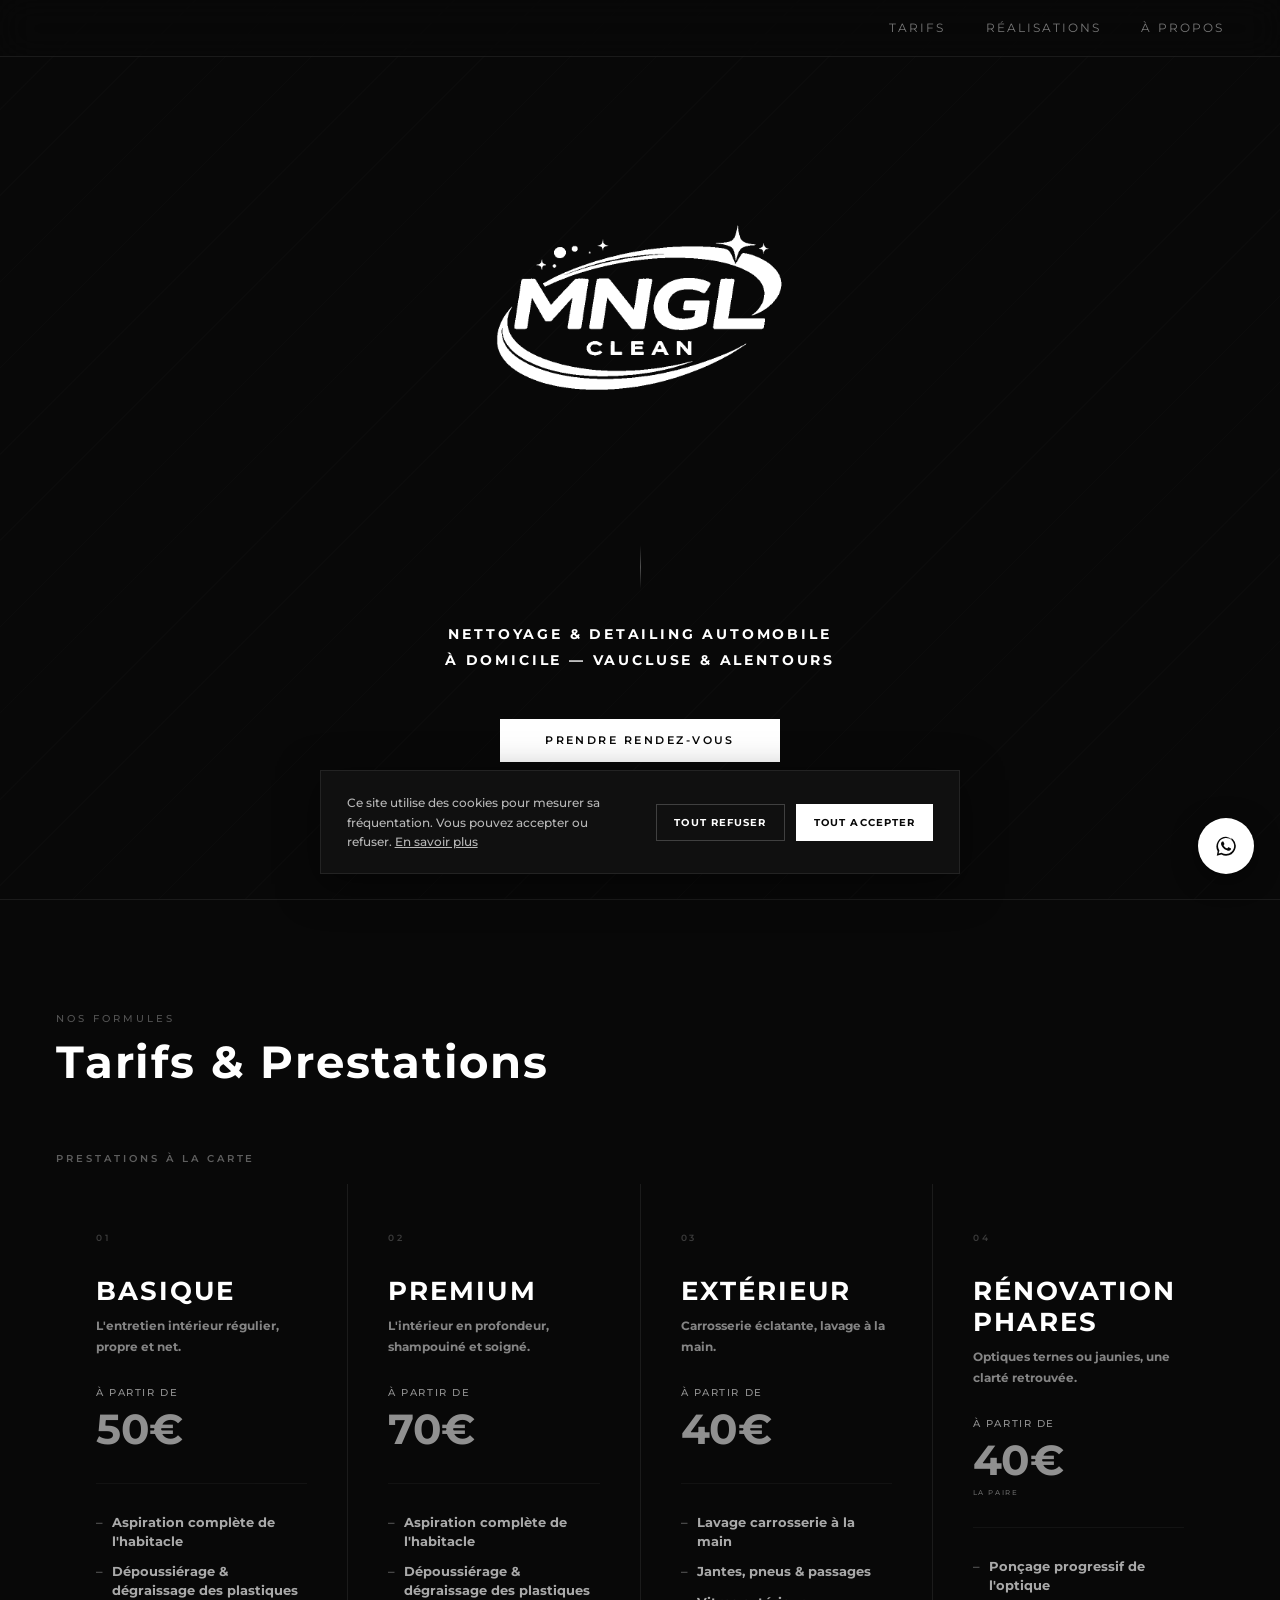
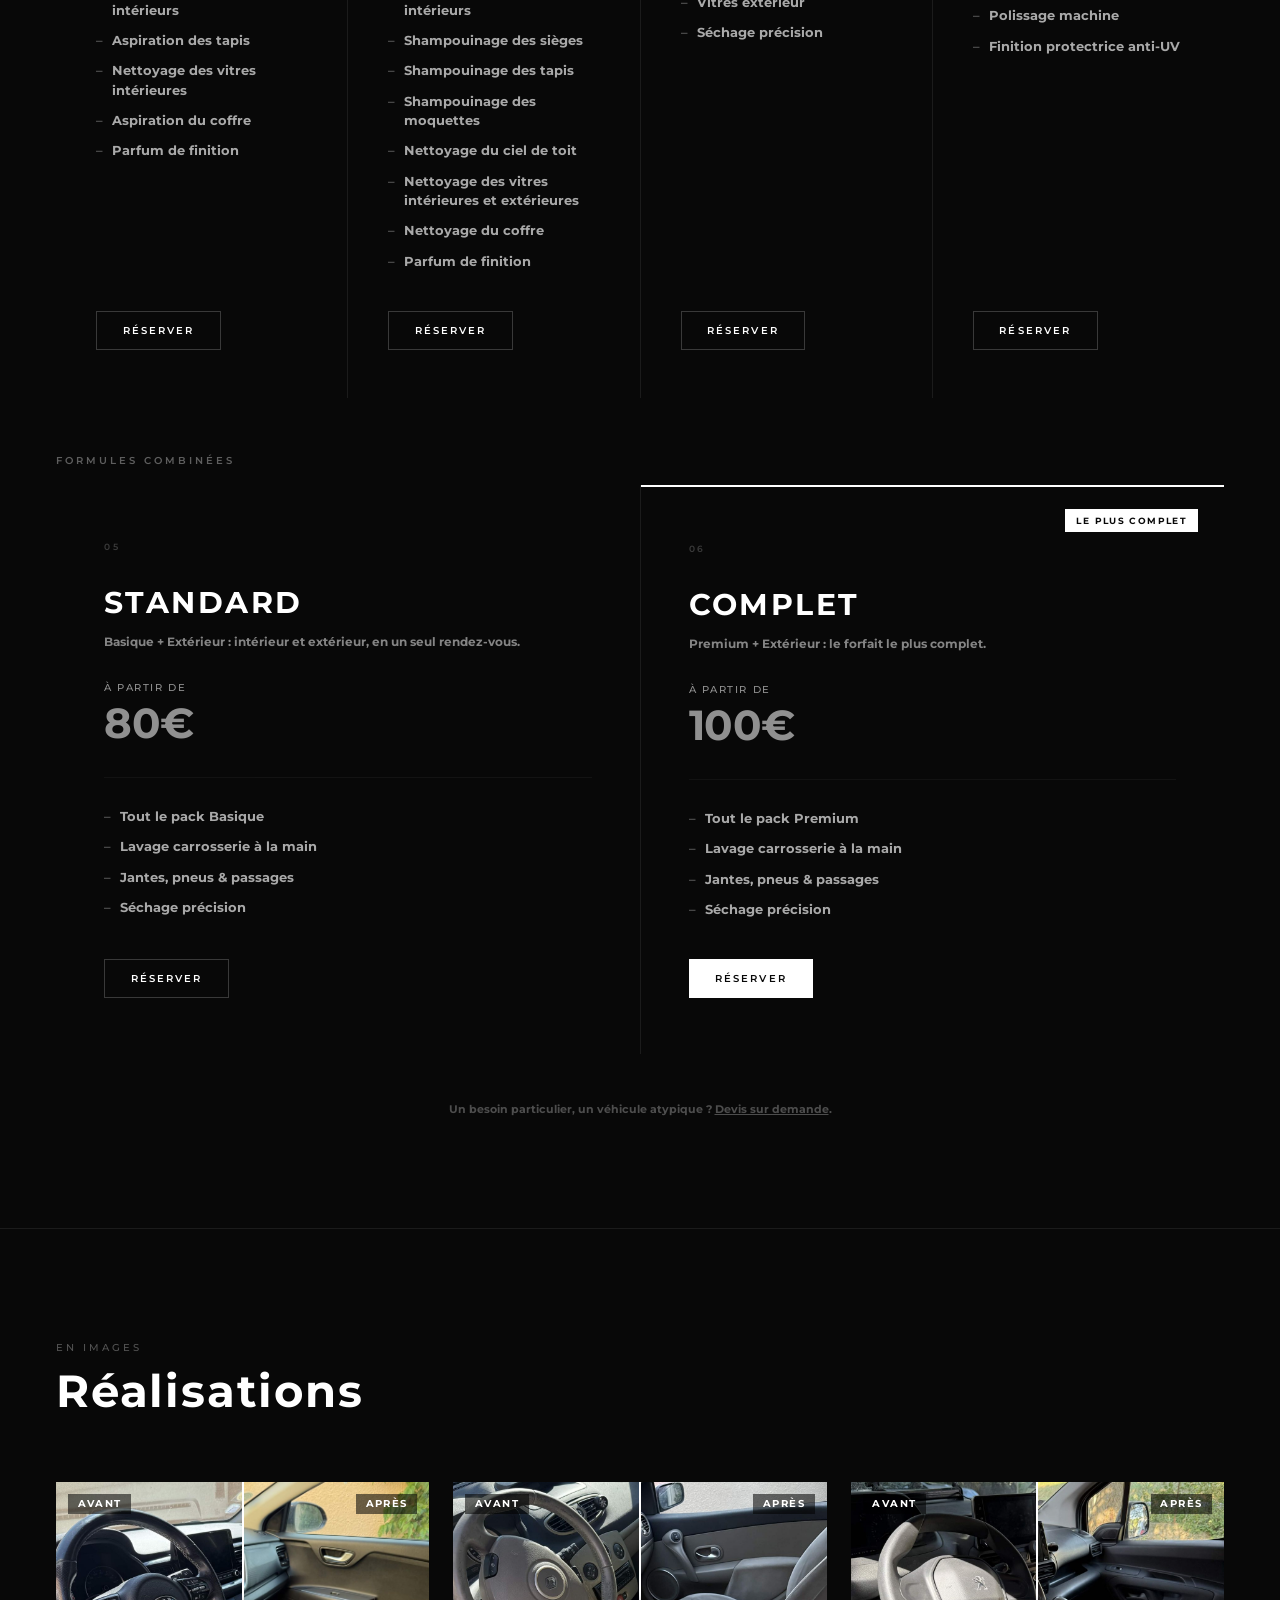
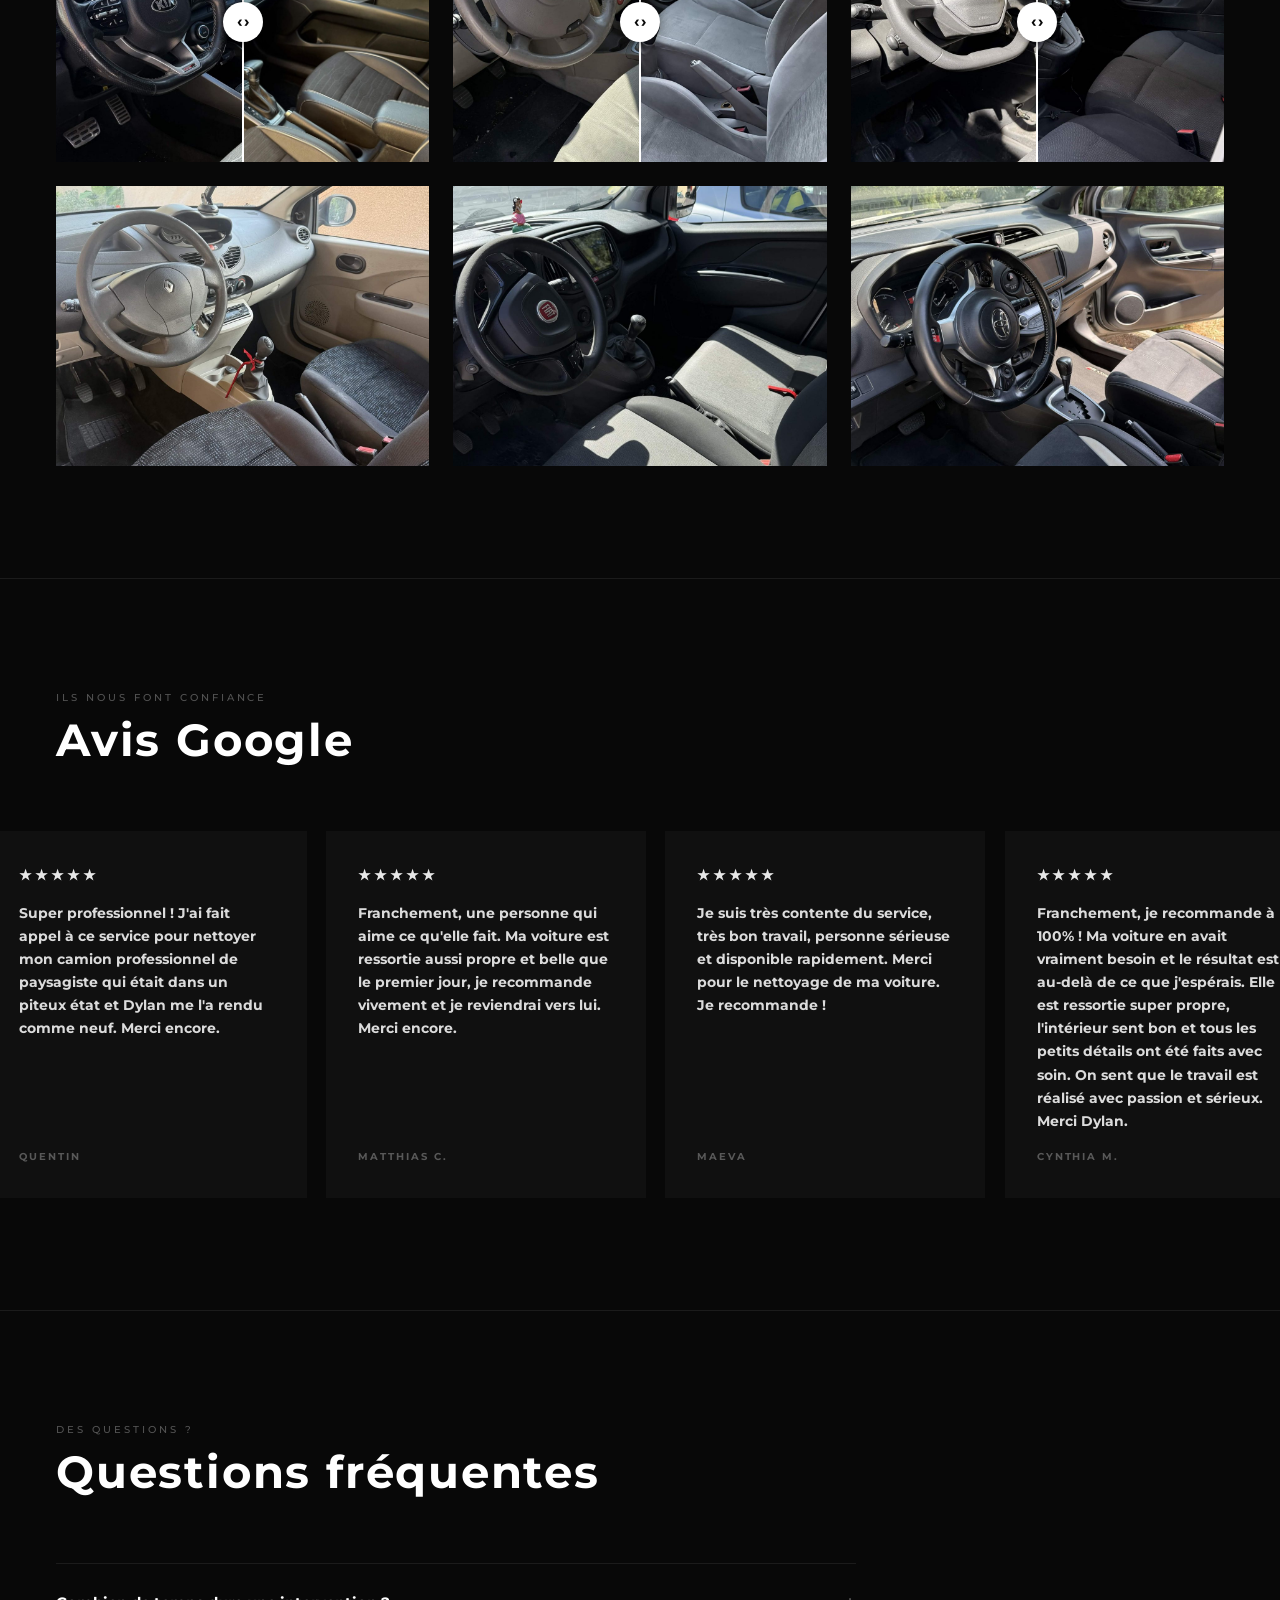
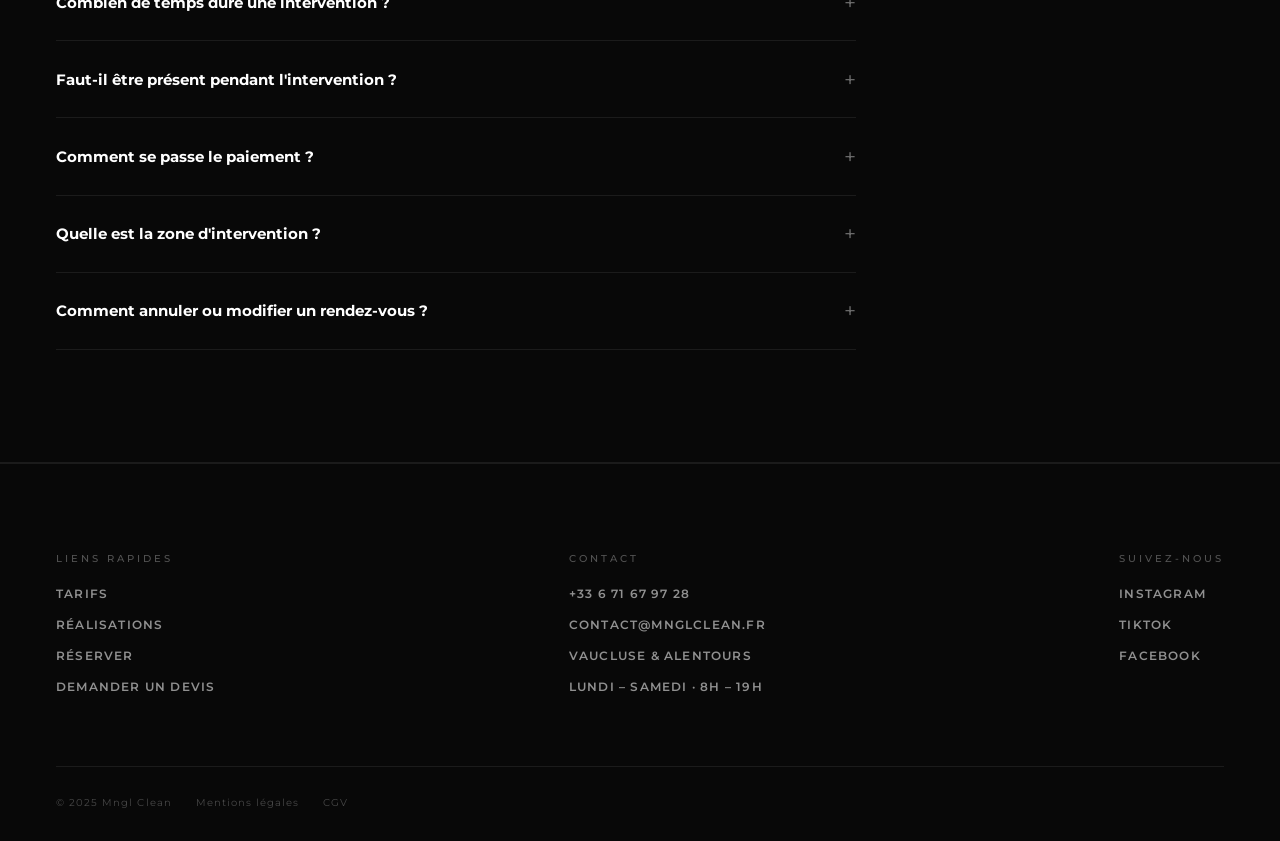
==== commit d232b22d: "Add files via upload" ====
--- a/index.html
+++ b/index.html
@@ -463,7 +463,7 @@
           </div>
 
           <div class="booking-extras" id="booking-extras">
-            <div class="field">
+            <div class="field" id="vehicle-type-field">
               <label>Type de véhicule</label>
               <div class="vehicle-options" id="vehicle-options">
                 <button type="button" class="veh-btn" data-vehicle="Citadine" data-supplement="0">
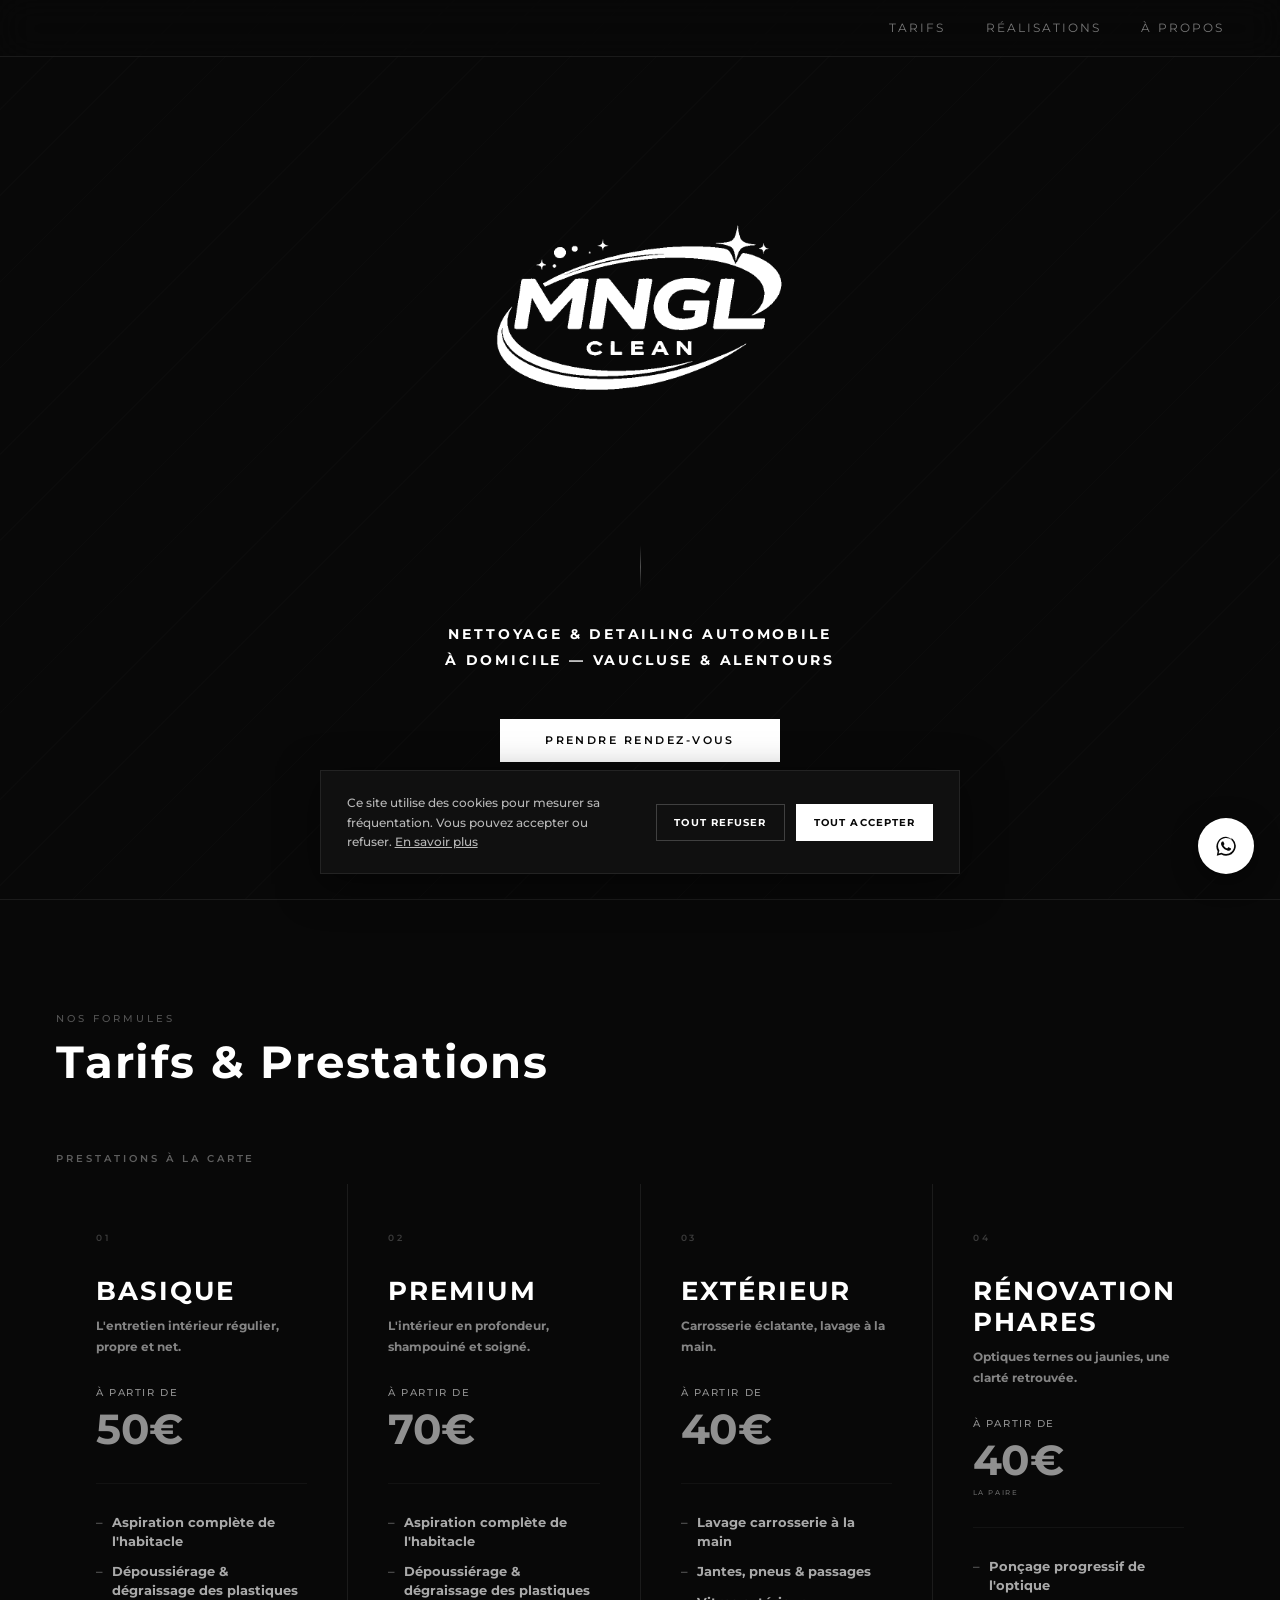
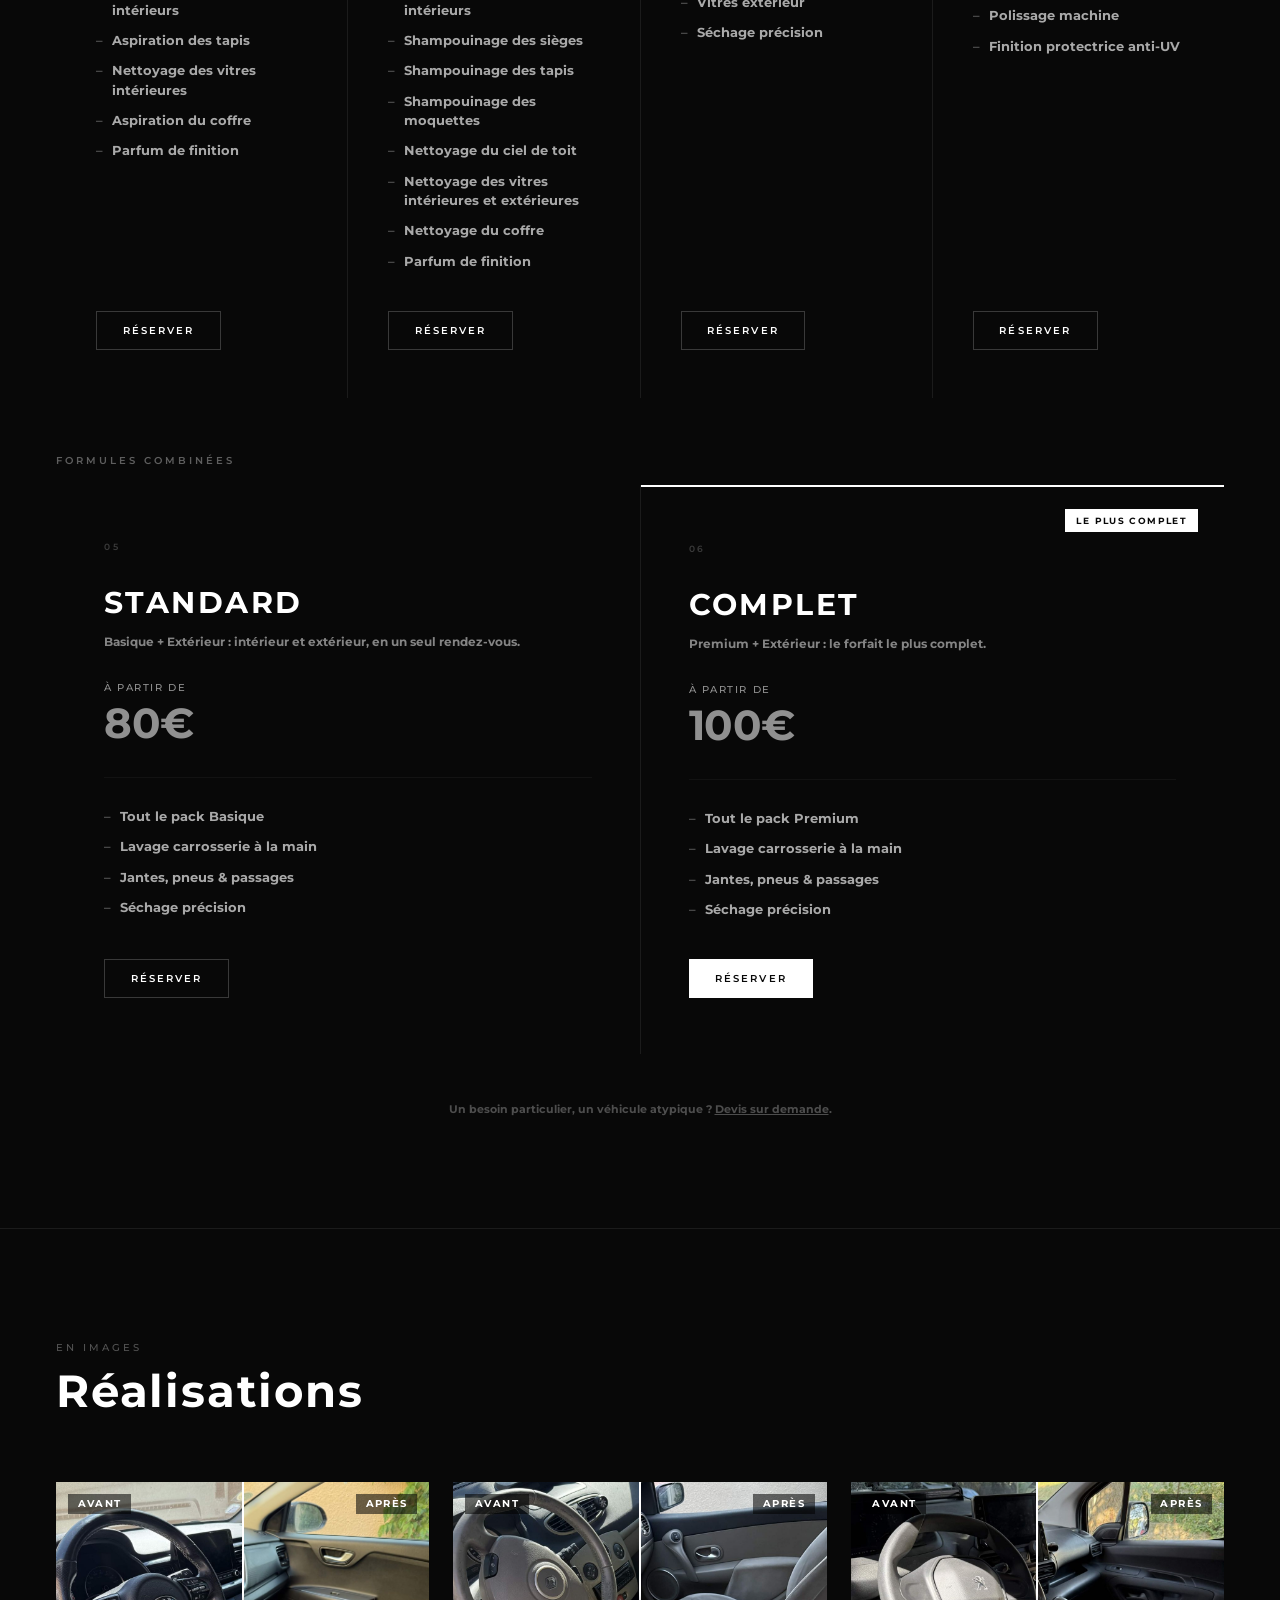
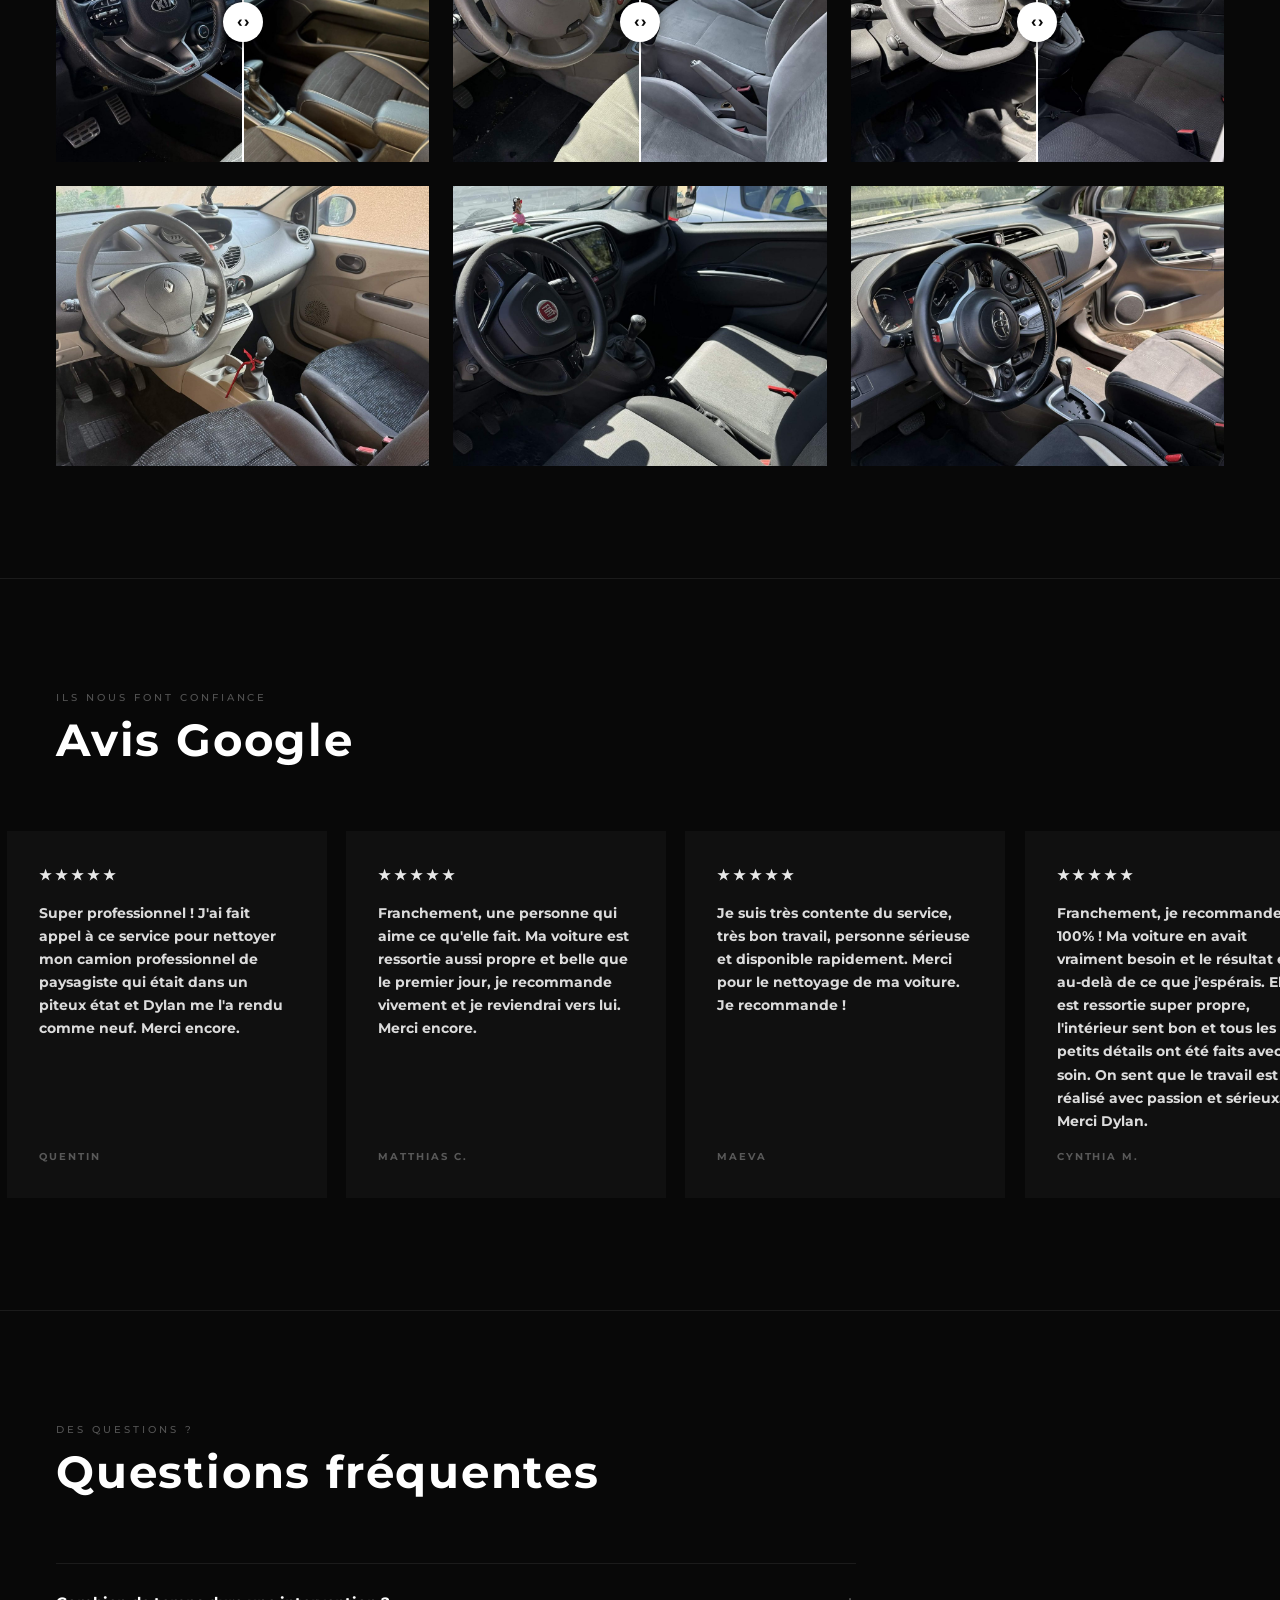
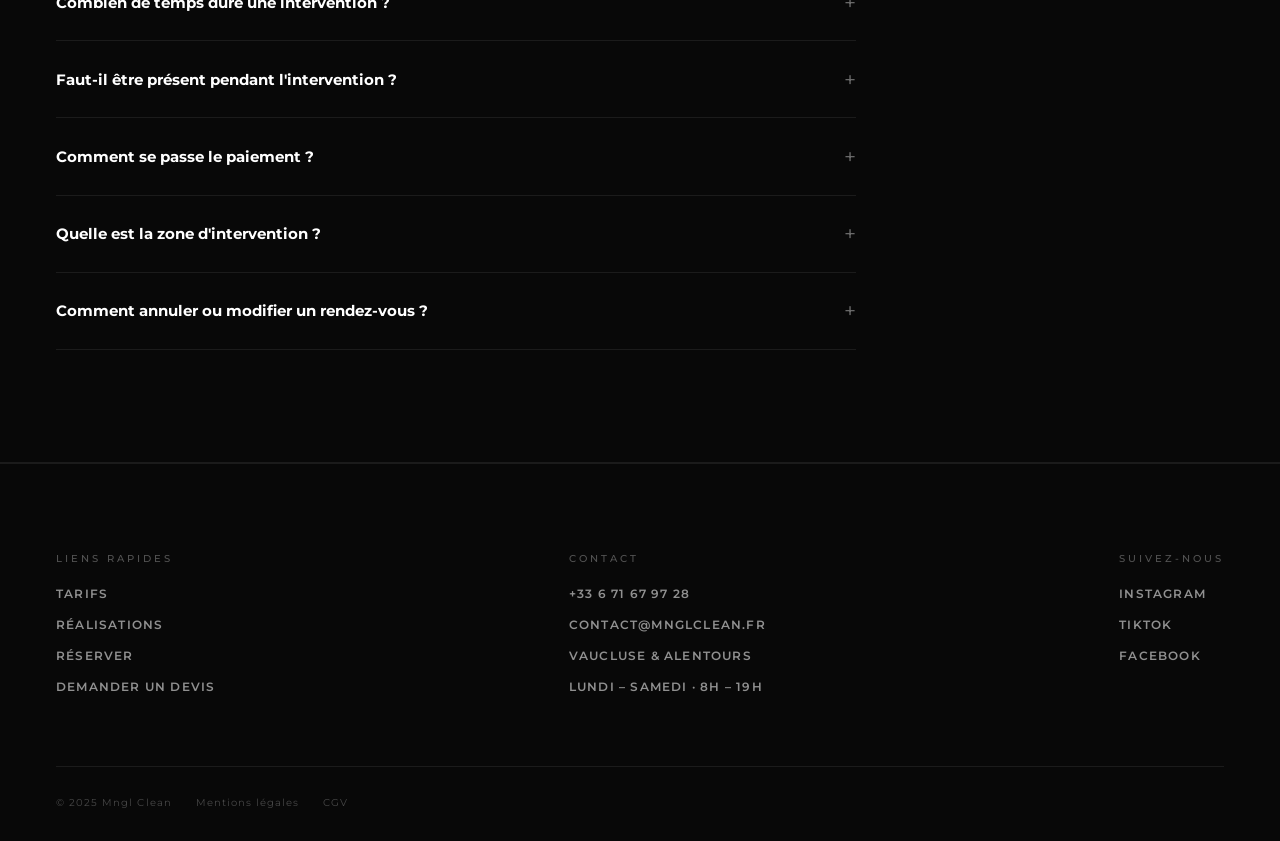
==== commit 8de1224d: "Add files via upload" ====
--- a/index.html
+++ b/index.html
@@ -100,6 +100,7 @@
     </div>
   </section>
 
+
   <!-- TARIFS -->
   <section id="tarifs" class="tarifs">
     <div class="section-head">
@@ -422,7 +423,7 @@
         <!-- STEP 1 — FORMULE -->
         <section class="booking-panel is-active" data-panel="1">
           <p class="booking-eyebrow">Étape 1</p>
-          <h3>Choisissez votre formule</h3>
+          <h3>Choisissez vos prestations</h3>
           <div class="booking-services">
             <button type="button" class="bsc" data-service="Basique" data-price="50" data-duration="120">
               <span class="bsc-num">01</span>
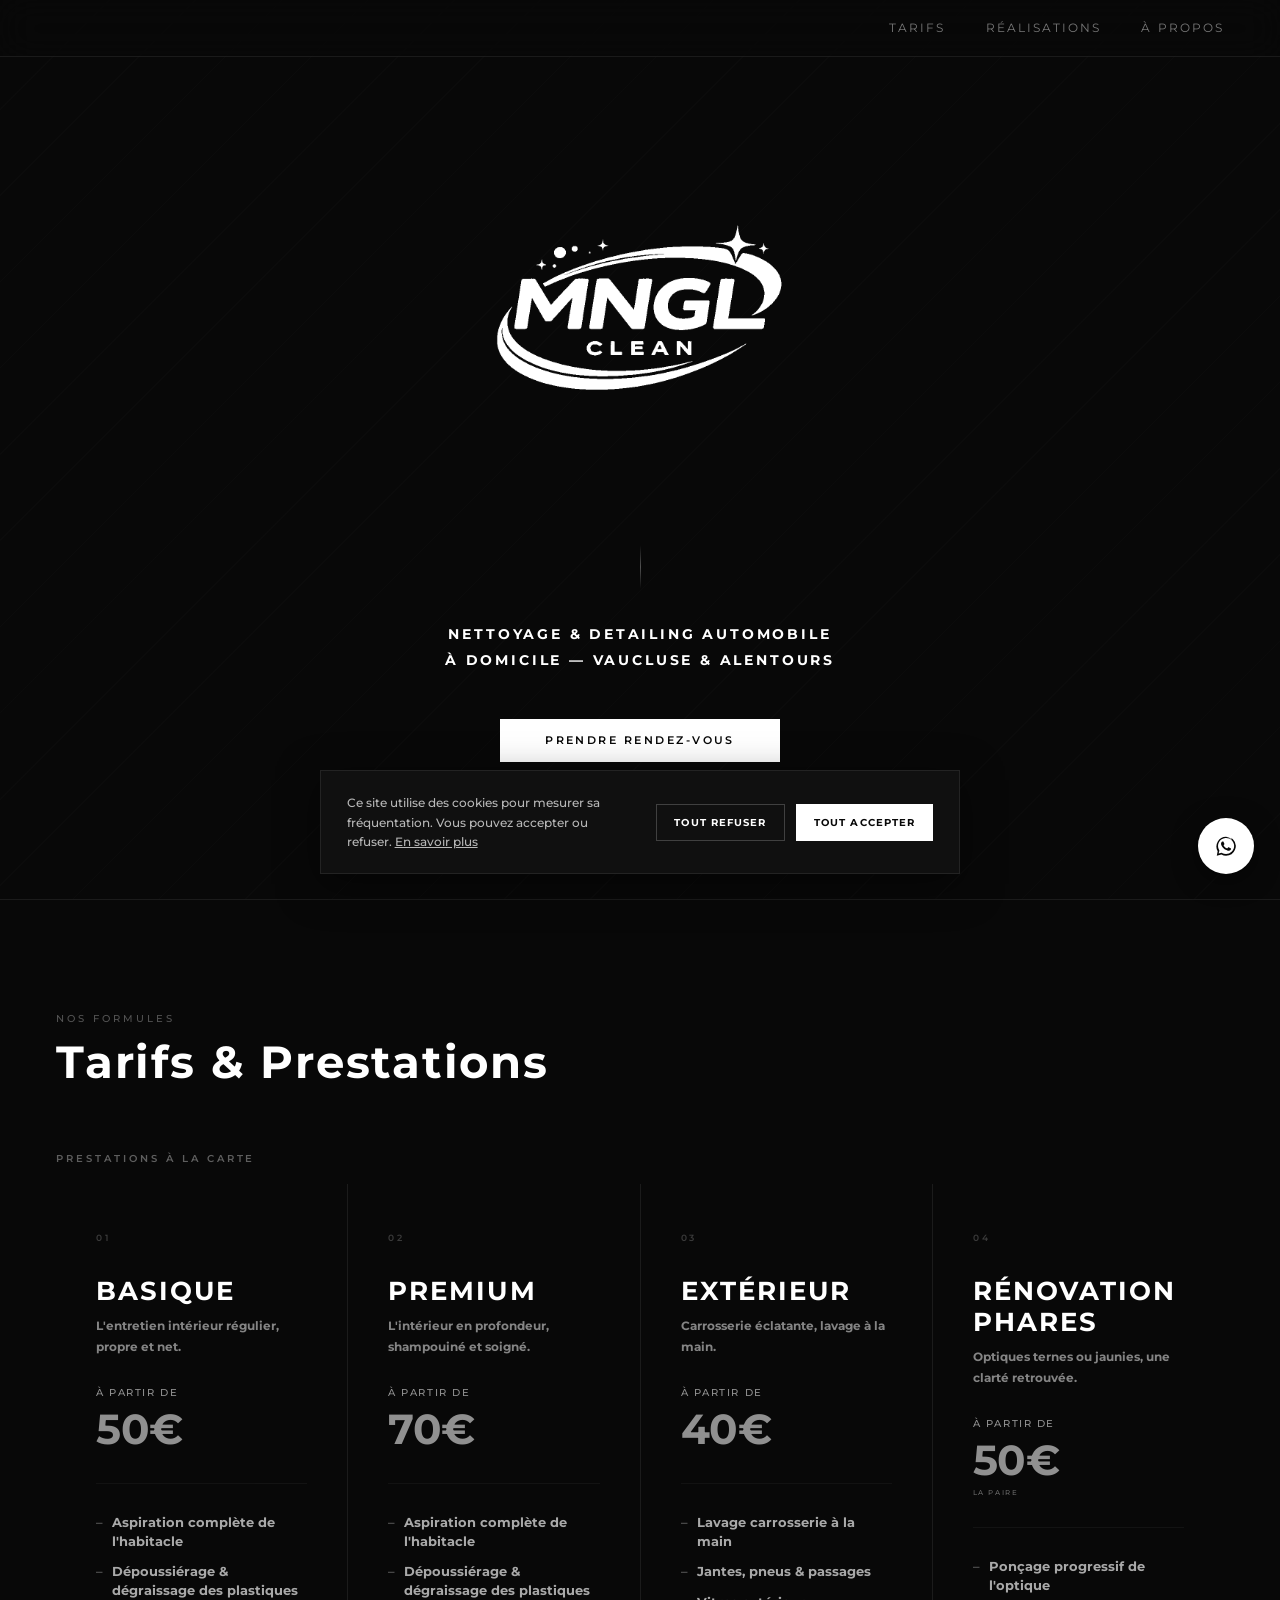
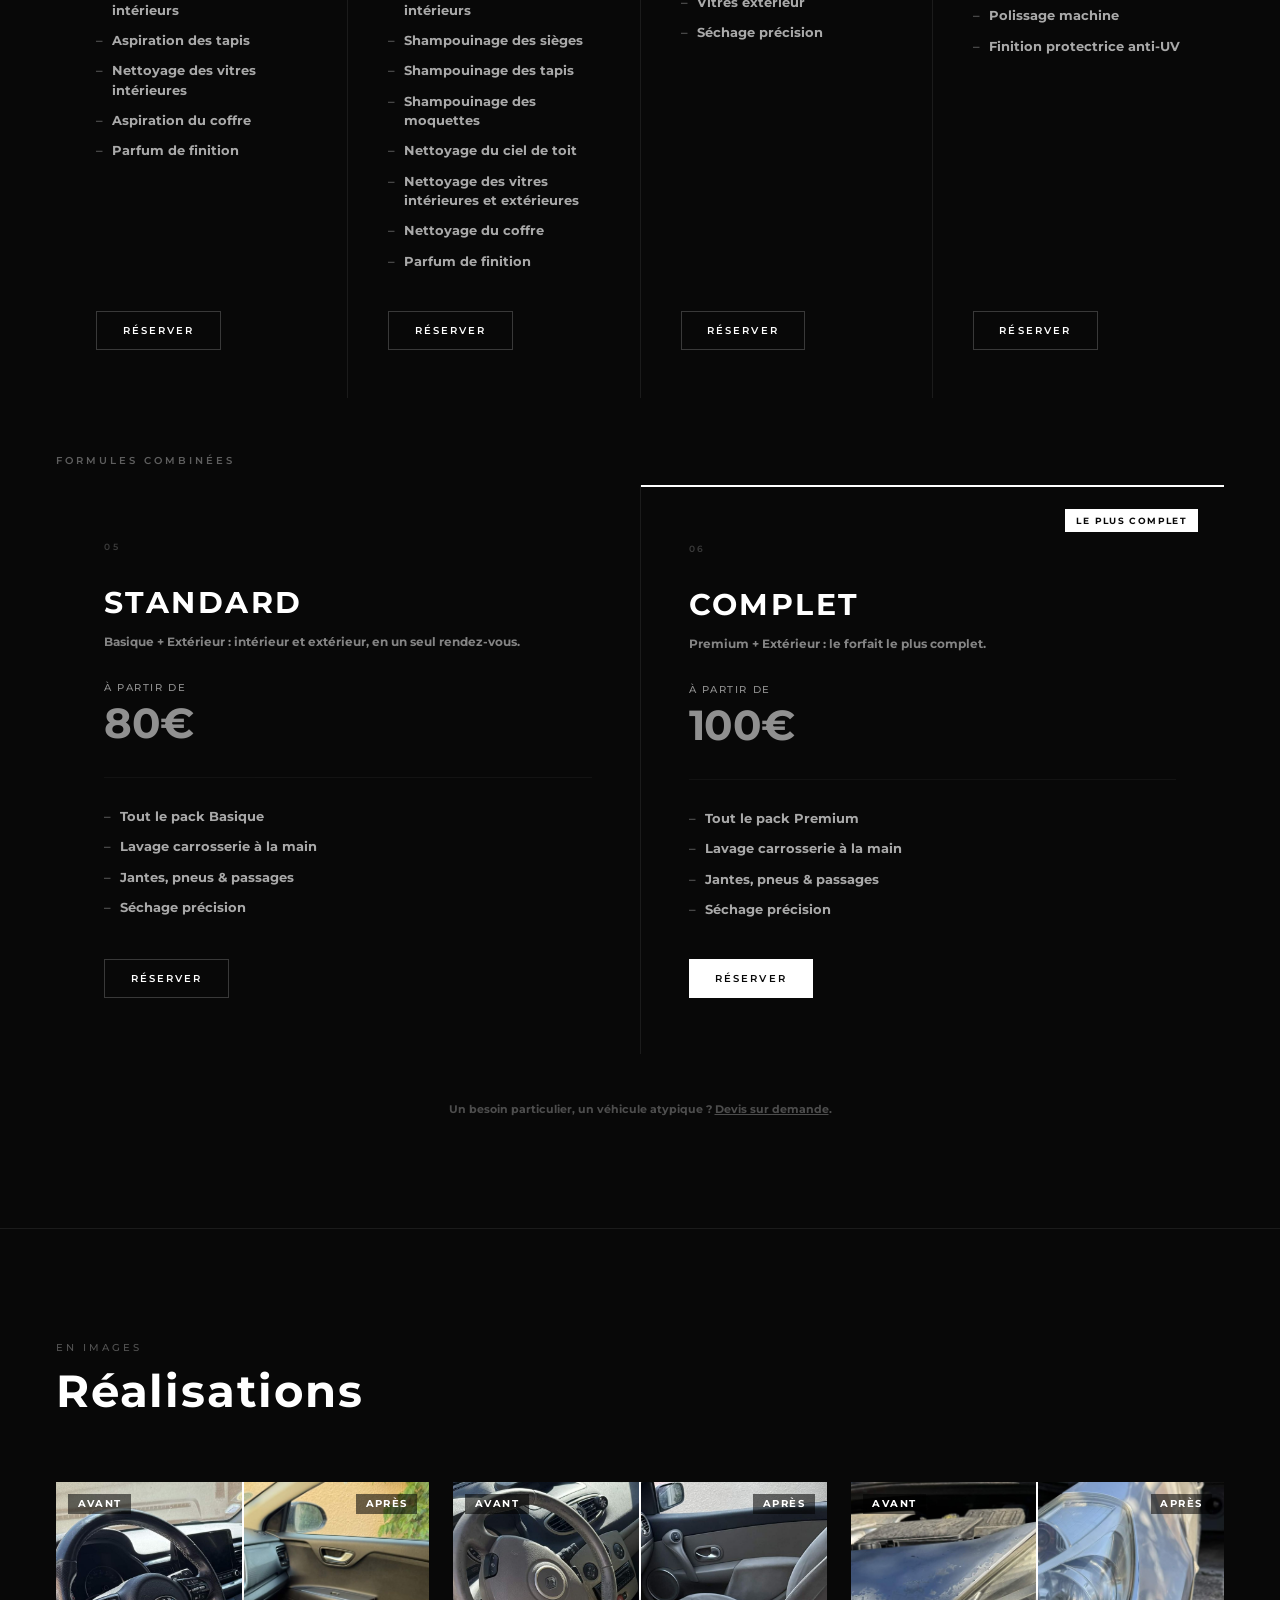
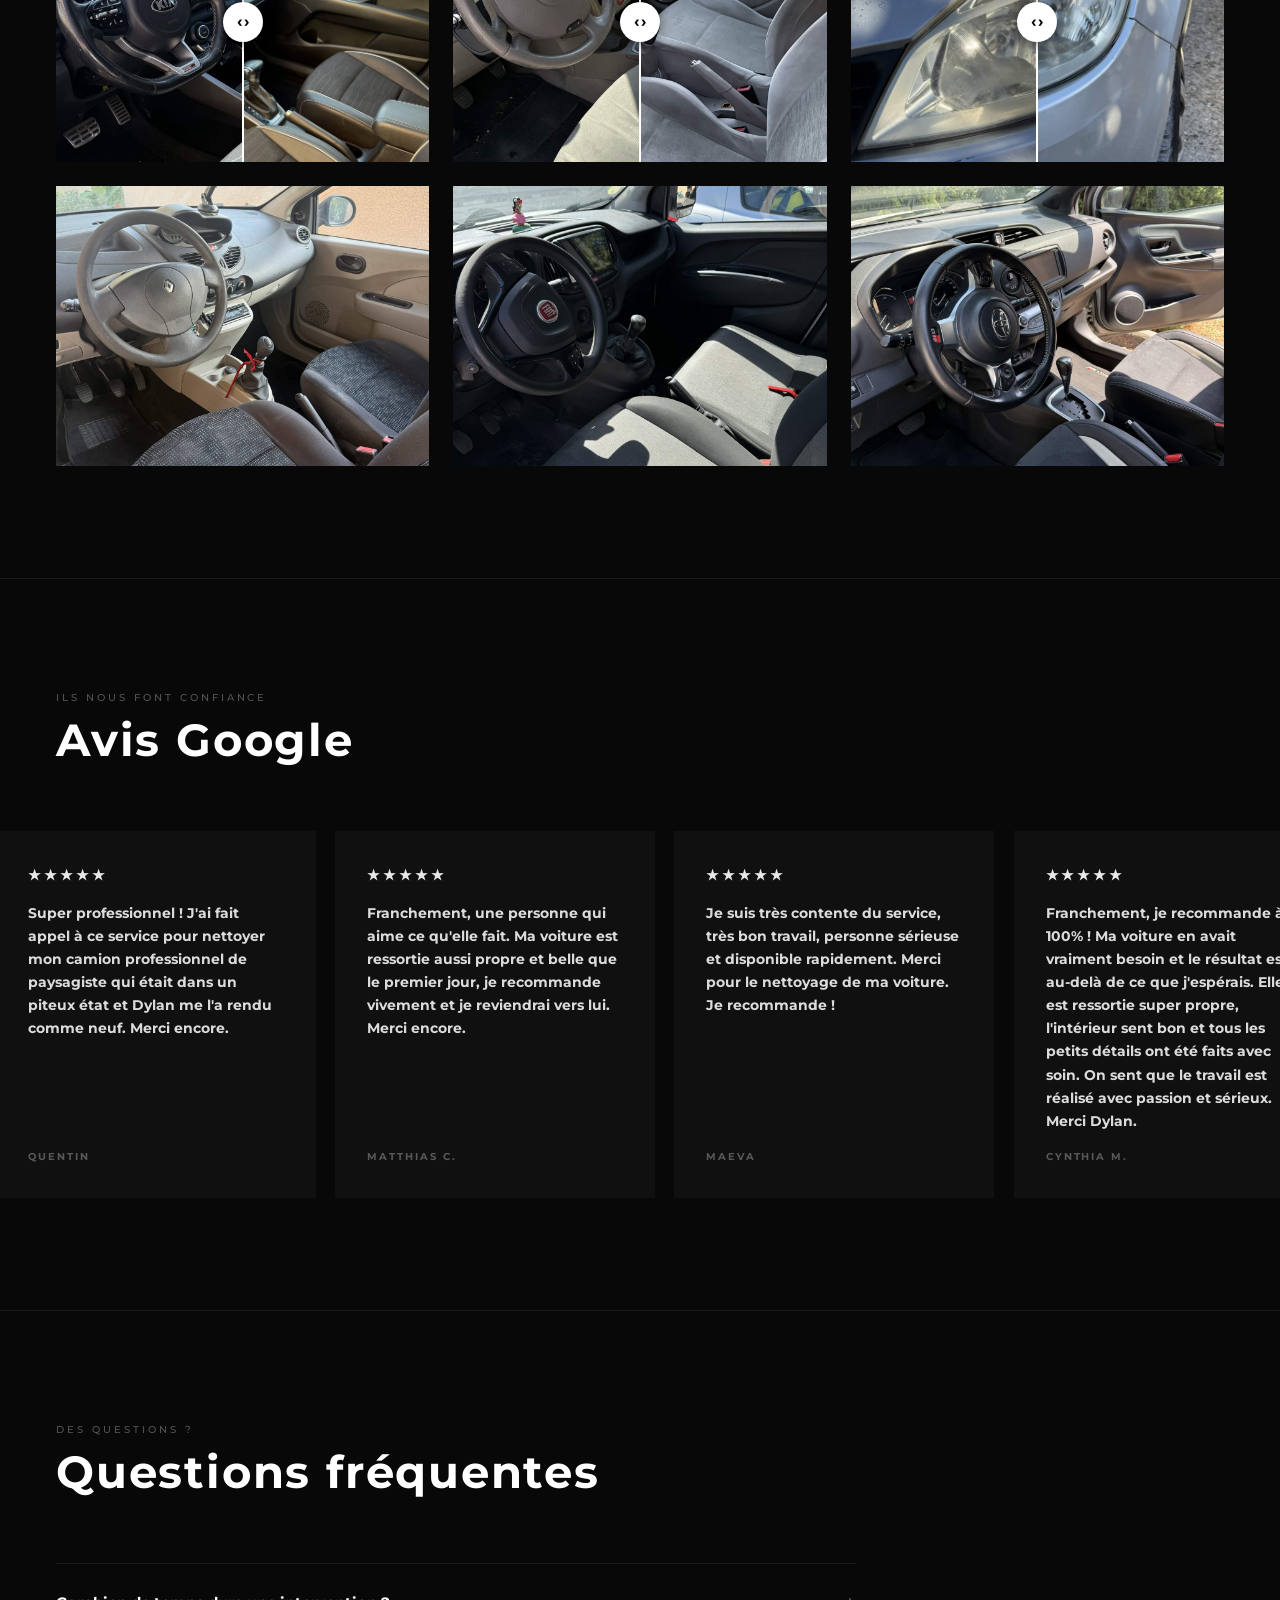
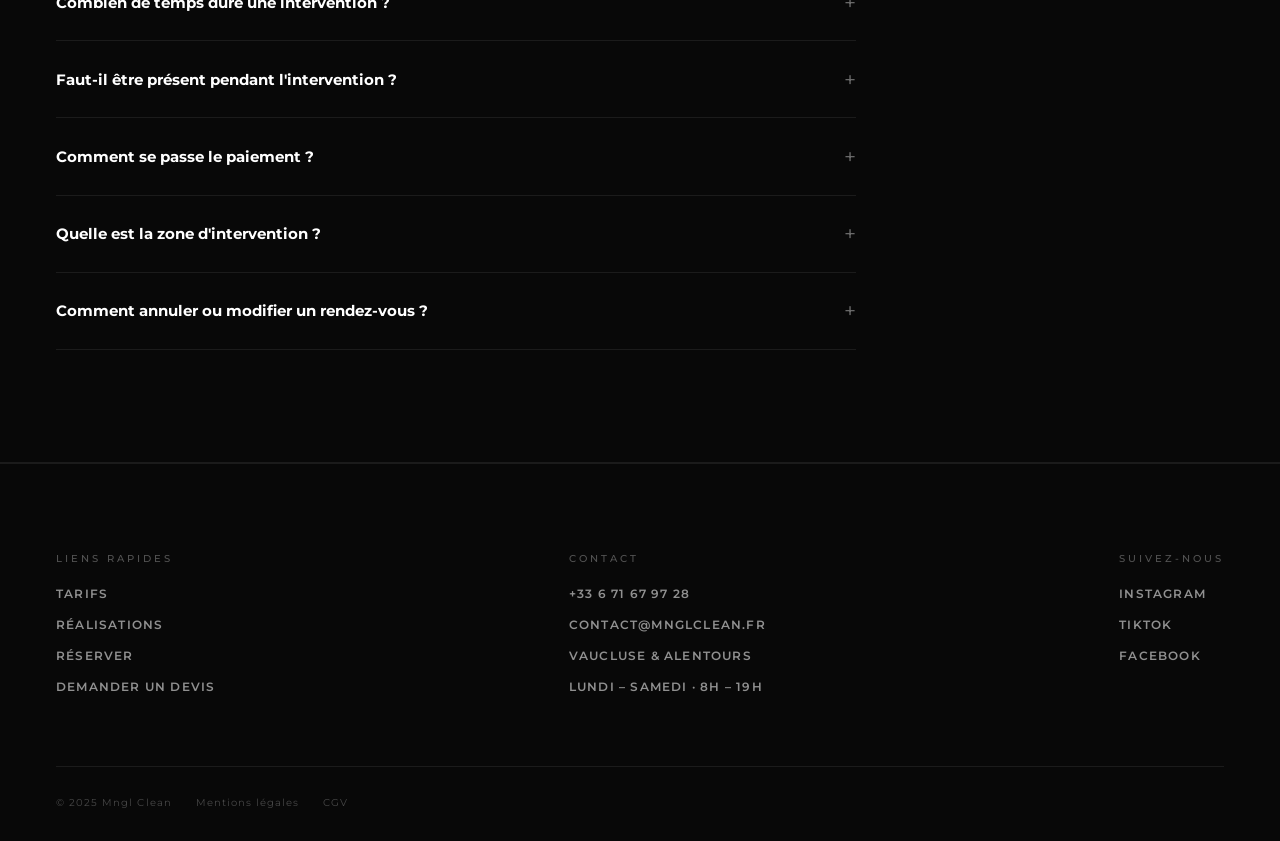
==== commit 56930ca5: "Add files via upload" ====
--- a/index.html
+++ b/index.html
@@ -164,7 +164,7 @@
         <div class="tarif-num">04</div>
         <h3>Rénovation Phares</h3>
         <p class="tarif-desc">Optiques ternes ou jaunies, une clarté retrouvée.</p>
-        <div class="tarif-price">À partir de <strong>40€</strong> <span style="font-size:0.7em; opacity:0.7;">la paire</span></div>
+        <div class="tarif-price">À partir de <strong>50€</strong> <span style="font-size:0.7em; opacity:0.7;">la paire</span></div>
         <ul>
           <li>Ponçage progressif de l'optique</li>
           <li>Polissage machine</li>
@@ -259,11 +259,11 @@
       <div class="slider-block">
         <div class="ba-slider" id="slider3">
           <div class="ba-after">
-            <img src="images/apres3.jpg" alt="Après — Utilitaire">
+            <img src="images/apres3.jpg" alt="Après — Rénovation phares">
             <span class="ba-badge ba-badge-after">Après</span>
           </div>
           <div class="ba-before">
-            <img src="images/avant3.jpg" alt="Avant — Utilitaire">
+            <img src="images/avant3.jpg" alt="Avant — Rénovation phares">
             <span class="ba-badge ba-badge-before">Avant</span>
           </div>
           <div class="ba-handle">
@@ -443,10 +443,10 @@
               <span class="bsc-price">À partir de 40€</span>
               <span class="bsc-duration">≈ 1h</span>
             </button>
-            <button type="button" class="bsc" data-service="Rénovation Phares" data-price="40" data-duration="45">
+            <button type="button" class="bsc" data-service="Rénovation Phares" data-price="50" data-duration="45">
               <span class="bsc-num">04</span>
               <span class="bsc-name">Rénovation Phares</span>
-              <span class="bsc-price">À partir de 40€</span>
+              <span class="bsc-price">À partir de 50€</span>
               <span class="bsc-duration">≈ 45min</span>
             </button>
             <button type="button" class="bsc" data-service="Standard" data-price="80" data-duration="180">
